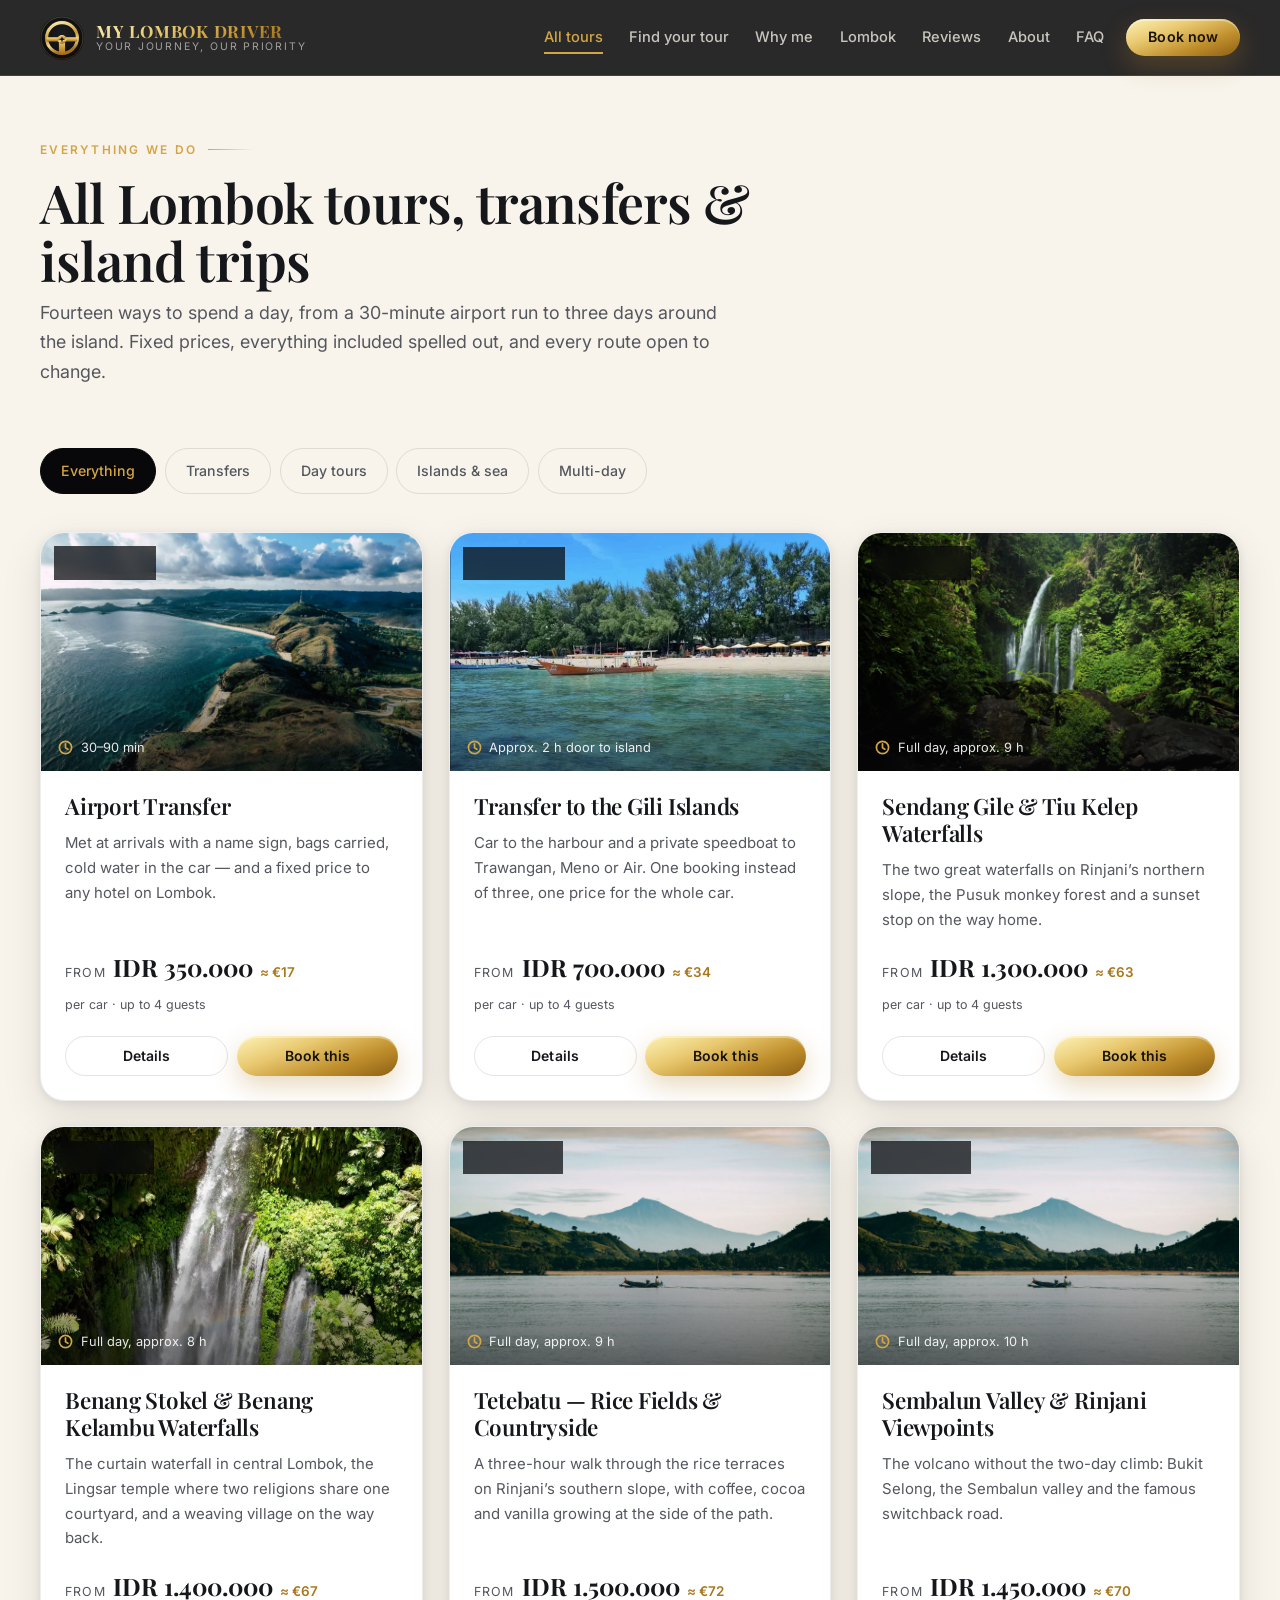
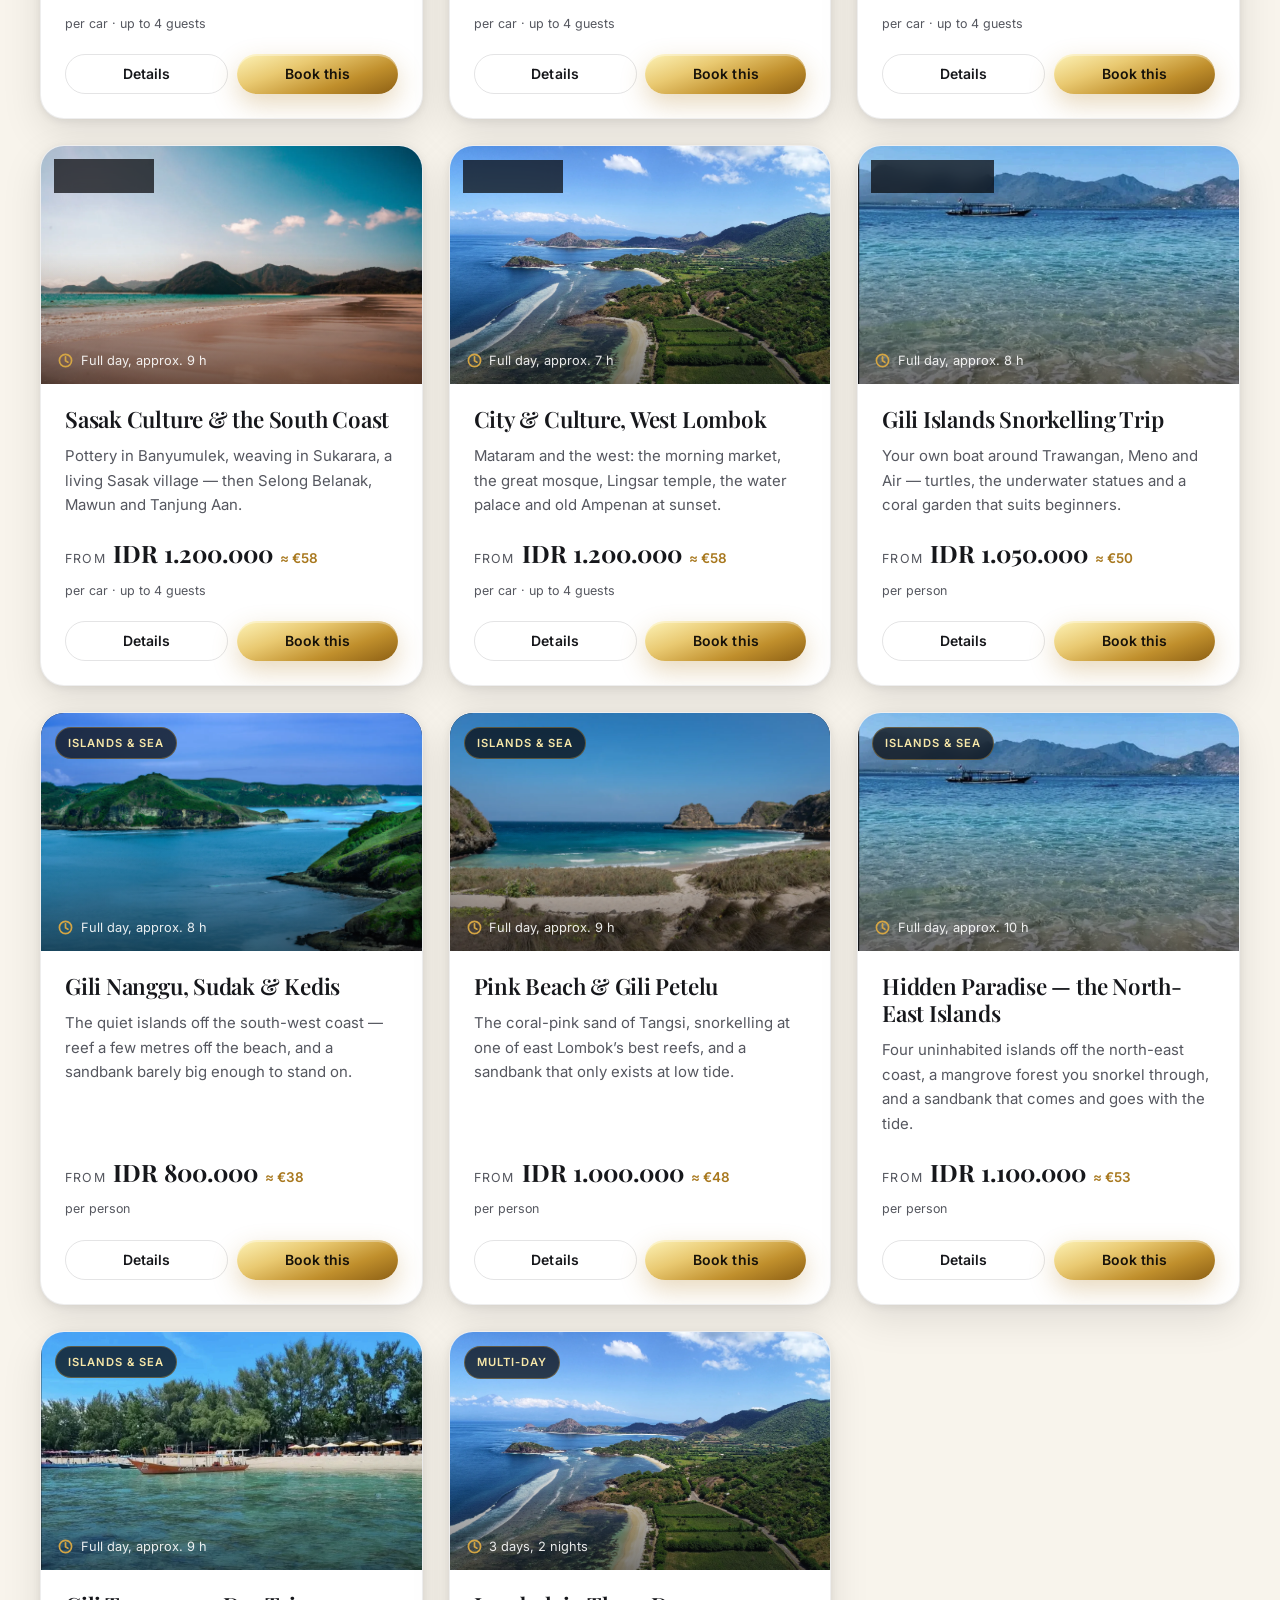
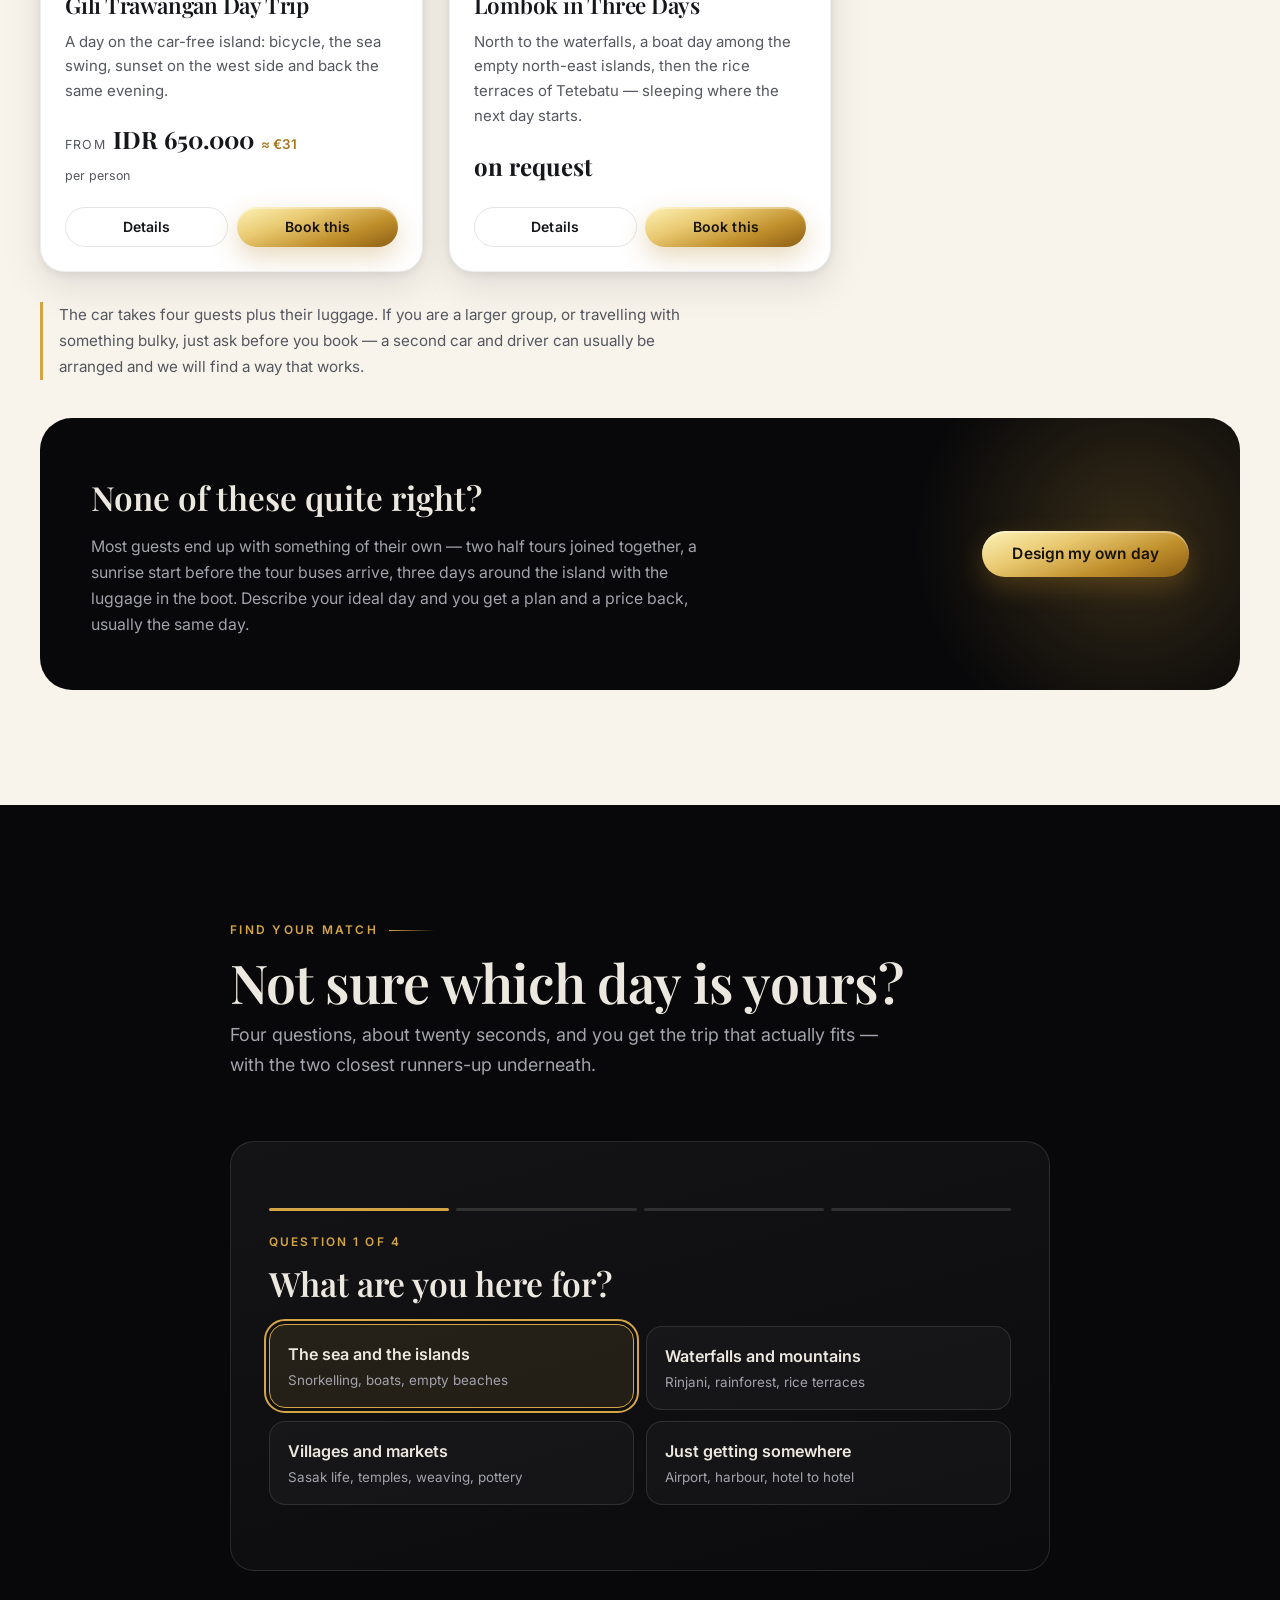
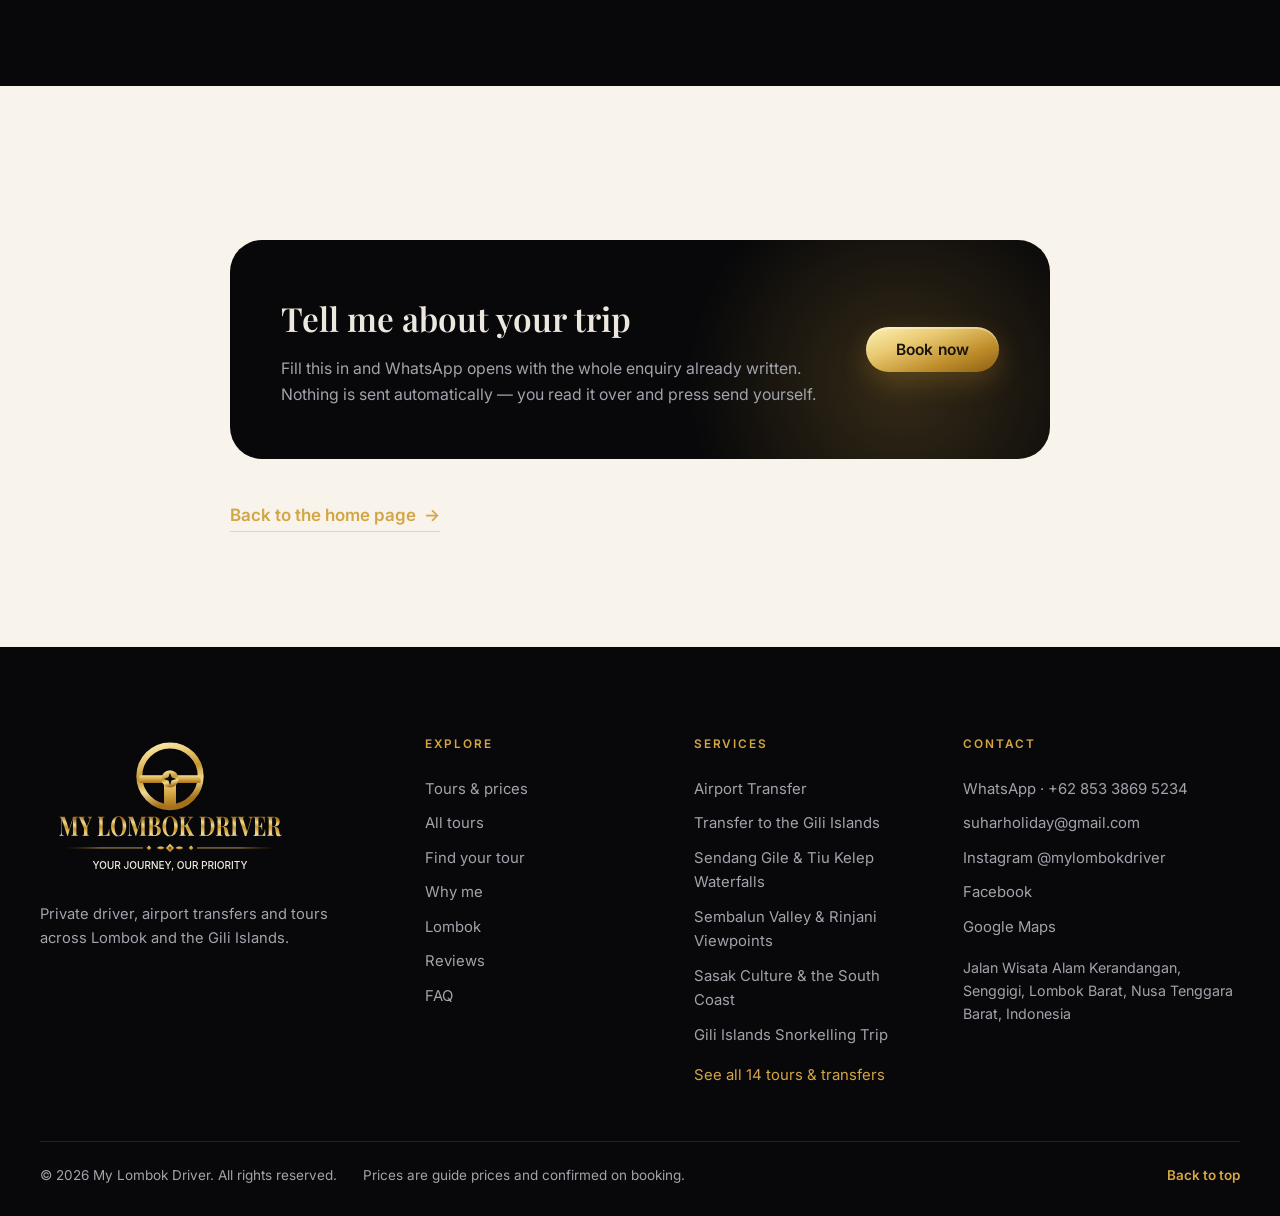
==== tours.html @ 209873f1 "Tourenunterseite, Startseiten-Auswahl und "Find your match" 14 Touren hatten die Startseite in einen" ====
<!DOCTYPE html>
<html lang="en">
<head>
<meta charset="utf-8">
<meta name="viewport" content="width=device-width, initial-scale=1, viewport-fit=cover">
<title data-i18n="toursPage.metaTitle">All Tours &amp; Prices — Lombok Day Trips, Transfers &amp; Snorkelling | My Lombok Driver</title>
<meta name="description" data-i18n-attr="content:toursPage.metaDesc" content="Every tour and transfer on Lombok with fixed prices: airport transfers, waterfalls, Rinjani viewpoints, Sasak villages, Gili snorkelling, Pink Beach and a three-day island trip.">
<meta name="theme-color" content="#0A0A0B">
<meta name="author" content="My Lombok Driver">
<link rel="canonical" href="" id="canonical-link">

<meta property="og:type" content="website">
<meta property="og:site_name" content="My Lombok Driver">
<meta property="og:title" data-i18n-attr="content:toursPage.metaTitle" content="All Tours &amp; Prices — Lombok Day Trips, Transfers &amp; Snorkelling | My Lombok Driver">
<meta property="og:description" data-i18n-attr="content:toursPage.metaDesc" content="Every tour and transfer on Lombok with fixed prices: airport transfers, waterfalls, Rinjani viewpoints, Sasak villages, Gili snorkelling, Pink Beach and a three-day island trip.">
<meta property="og:image" content="images/og-image.jpg" id="og-image">
<meta property="og:locale" content="en_US">
<meta name="twitter:card" content="summary_large_image">

<link rel="icon" href="assets/favicon.svg" type="image/svg+xml">
<link rel="apple-touch-icon" href="assets/logo-mark.svg">

<link rel="preconnect" href="https://fonts.googleapis.com">
<link rel="preconnect" href="https://fonts.gstatic.com" crossorigin>
<link rel="stylesheet" href="https://fonts.googleapis.com/css2?family=Playfair+Display:wght@500;600;700&family=Inter:wght@400;500;600;700&display=swap">
<link rel="stylesheet" href="css/style.css">
</head>
<!-- data-page is read by js/app.js. It decides three things and nothing else:
     that every tour is listed rather than the seven featured ones, that
     "Book this" links back to the form on the home page, and which title and
     canonical URL this document gets. -->
<body data-page="tours">

<a class="skip" href="#main">Skip to content</a>

<!-- ══════════════════════════════════════════ HEADER ══════════════════════ -->
<header class="site-head" id="siteHead">
  <div class="wrap head-inner">
    <a class="brand" href="index.html" data-i18n-attr="aria-label:a11y.logo">
      <img class="brand-mark" src="assets/logo-mark.svg" alt="" width="48" height="48">
      <span class="brand-type">
        <span class="brand-name">My Lombok Driver</span>
        <span class="brand-claim">Your journey, our priority</span>
      </span>
    </a>

    <!-- Everything except this page itself lives on the home page, so these
         are full links rather than fragments. -->
    <nav class="nav" id="nav" aria-label="Main">
      <a href="#tours"              data-i18n="nav.allTours">All tours</a>
      <a href="#match"              data-i18n="nav.match">Find your tour</a>
      <a href="index.html#why"      data-i18n="nav.why">Why me</a>
      <a href="index.html#gallery"  data-i18n="nav.gallery">Lombok</a>
      <a href="index.html#reviews"  data-i18n="nav.reviews">Reviews</a>
      <a href="index.html#about"    data-i18n="nav.about">About</a>
      <a href="index.html#faq"      data-i18n="nav.faq">FAQ</a>
    </nav>

    <div class="head-actions">
      <a class="btn btn-gold btn-sm" href="index.html#book" data-i18n="nav.book">Book now</a>
      <button class="burger" id="burger" aria-expanded="false" aria-controls="nav" data-i18n-attr="aria-label:nav.menu">
        <span></span><span></span><span></span>
      </button>
    </div>
  </div>
</header>

<main id="main">
<span id="top"></span>

<!-- ══════════════════════════════════════════ ALL TOURS ═══════════════════ -->
<section class="sec sec-page" id="tours">
  <div class="wrap">
    <header class="sec-head">
      <p class="eyebrow" data-i18n="toursPage.eyebrow">Everything we do</p>
      <h1 data-i18n="toursPage.title">All Lombok tours, transfers &amp; island trips</h1>
      <p class="sec-sub" data-i18n="toursPage.sub">Fourteen ways to spend a day, from a 30-minute airport run to three days around the island. Fixed prices, everything included spelled out, and every route open to change.</p>
    </header>

    <div class="filters" id="filters" role="tablist" aria-label="Tour categories"></div>
    <div class="tour-grid" id="tourGrid"></div>

    <p class="tour-capacity" data-i18n="tours.capacity">The car takes four guests plus their luggage. If you are a larger group, or travelling with something bulky, just ask before you book — a second car and driver can usually be arranged and we will find a way that works.</p>

    <div class="custom-panel">
      <div class="custom-copy">
        <h2 data-i18n="custom.title">None of these quite right?</h2>
        <p data-i18n="custom.text">Most guests end up with something of their own — two half tours joined together, a sunrise start before the tour buses arrive, three days around the island with the luggage in the boot. Describe your ideal day and you get a plan and a price back, usually the same day.</p>
      </div>
      <a class="btn btn-gold" href="index.html?service=custom#book" data-i18n="custom.cta">Design my own day</a>
    </div>
  </div>
</section>

<!-- ══════════════════════════════════════════ FIND YOUR MATCH ═════════════ -->
<section class="sec sec-dark" id="match">
  <div class="wrap wrap-narrow">
    <header class="sec-head">
      <p class="eyebrow" data-i18n="match.eyebrow">Find your match</p>
      <h2 data-i18n="match.title">Not sure which day is yours?</h2>
      <p class="sec-sub" data-i18n="match.sub">Four questions, about twenty seconds, and you get the trip that actually fits — with the two closest runners-up underneath.</p>
    </header>
    <div class="match-box" id="matchBox"></div>
  </div>
</section>

<!-- ══════════════════════════════════════════ BACK TO BOOKING ═════════════ -->
<section class="sec">
  <div class="wrap wrap-narrow">
    <div class="custom-panel">
      <div class="custom-copy">
        <h2 data-i18n="book.title">Tell me about your trip</h2>
        <p data-i18n="book.sub">Fill this in and WhatsApp opens with the whole enquiry already written. Nothing is sent automatically — you read it over and press send yourself.</p>
      </div>
      <a class="btn btn-gold" href="index.html#book" data-i18n="nav.book">Book now</a>
    </div>
    <p class="sec-foot"><a class="link-gold" href="index.html" data-i18n="toursPage.back">Back to the home page</a></p>
  </div>
</section>
</main>

<!-- ══════════════════════════════════════════ FOOTER ══════════════════════ -->
<footer class="site-foot">
  <div class="wrap foot-grid">
    <div class="foot-brand">
      <img src="assets/logo-lockup.svg" alt="My Lombok Driver" width="1000" height="566" loading="lazy">
      <p data-i18n="footer.tagline">Private driver, airport transfers and tours across Lombok and the Gili Islands.</p>
    </div>

    <nav class="foot-col" aria-label="Explore">
      <h3 data-i18n="footer.explore">Explore</h3>
      <a href="index.html#tours"   data-i18n="nav.tours">Tours &amp; prices</a>
      <a href="#tours"             data-i18n="nav.allTours">All tours</a>
      <a href="#match"             data-i18n="nav.match">Find your tour</a>
      <a href="index.html#why"     data-i18n="nav.why">Why me</a>
      <a href="index.html#gallery" data-i18n="nav.gallery">Lombok</a>
      <a href="index.html#reviews" data-i18n="nav.reviews">Reviews</a>
      <a href="index.html#faq"     data-i18n="nav.faq">FAQ</a>
    </nav>

    <nav class="foot-col" aria-label="Services">
      <h3 data-i18n="footer.services">Services</h3>
      <div id="footServices"></div>
    </nav>

    <div class="foot-col">
      <h3 data-i18n="footer.contact">Contact</h3>
      <div id="footContact"></div>
    </div>
  </div>

  <div class="wrap foot-bar">
    <p>© <span id="year"></span> My Lombok Driver. <span data-i18n="footer.rights">All rights reserved.</span></p>
    <p class="foot-note" data-i18n="footer.built">Prices are guide prices and confirmed on booking.</p>
    <a class="foot-top" href="#top" data-i18n="footer.top">Back to top</a>
  </div>
</footer>

<!-- ══════════════════════════════════════════ OVERLAYS ════════════════════ -->
<div class="modal" id="tourModal" role="dialog" aria-modal="true" hidden>
  <div class="modal-backdrop" data-close></div>
  <div class="modal-card" role="document">
    <button class="modal-x" data-close aria-label="Close">&times;</button>
    <div class="modal-body" id="modalBody"></div>
  </div>
</div>

<a class="wa-float" id="waFloat" href="index.html#book" aria-label="Book on WhatsApp">
  <svg viewBox="0 0 24 24" aria-hidden="true"><path d="M12.04 2C6.6 2 2.2 6.39 2.2 11.8c0 1.9.5 3.66 1.4 5.2L2 22l5.15-1.55a9.9 9.9 0 0 0 4.89 1.28h.01c5.44 0 9.84-4.39 9.84-9.8C21.89 6.39 17.48 2 12.04 2Zm5.7 13.94c-.24.67-1.4 1.29-1.93 1.34-.5.05-1.13.07-1.82-.11-.42-.11-.96-.29-1.65-.58-2.9-1.23-4.8-4.1-4.95-4.29-.14-.19-1.18-1.55-1.18-2.96 0-1.4.74-2.09 1-2.38.25-.29.55-.36.74-.36.18 0 .37 0 .53.01.17.01.4-.06.62.47.24.55.8 1.92.87 2.06.07.14.12.31.02.5-.1.19-.15.31-.29.48-.15.17-.31.38-.44.51-.15.14-.3.3-.13.59.17.29.76 1.23 1.63 1.99 1.12.98 2.06 1.28 2.35 1.42.29.15.46.12.63-.07.17-.19.73-.83.92-1.12.19-.29.39-.24.65-.14.26.09 1.65.77 1.93.91.29.14.48.22.55.34.07.12.07.69-.17 1.36Z"/></svg>
</a>

<script src="js/config.js"></script>
<script src="js/content.js"></script>
<script src="js/i18n.js"></script>
<script src="js/app.js"></script>
</body>
</html>
---- css/style.css ----
/* ============================================================================
   MY LOMBOK DRIVER
   Design system: the logo's black-and-gold badge, opened up with the sand and
   ocean tones of the island. Dark sections carry the brand, light sections
   carry the reading.
   ========================================================================== */

/* ---------- 1. Tokens ----------------------------------------------------- */
:root {
  /* surfaces */
  --ink:        #08080A;
  --ink-1:      #0E0F12;
  --ink-2:      #16171B;
  --ink-3:      #1F2126;
  --sand:       #F8F4EC;
  --sand-2:     #F0E9DC;
  --white:      #FFFFFF;

  /* brand gold */
  --gold:       #D4A544;
  --gold-lo:    #A8781E;
  --gold-hi:    #F7E7A8;
  --gold-grad:  linear-gradient(160deg, #FDF3B8 0%, #E9C971 34%, #C08F2C 68%, #8C5F14 100%);

  /* island accents */
  --ocean:      #14808C;
  --ocean-lo:   #0B5560;
  --wa:         #25D366;
  --wa-dark:    #1DA851;

  /* text */
  --tx-dark:    #16171B;
  --tx-dark-2:  #55575F;
  --tx-light:   #ECE8DF;
  --tx-light-2: #A2A3AC;

  --line-d:     rgba(255,255,255,.11);
  --line-l:     rgba(16,17,21,.11);

  --r-sm: 10px;
  --r:    16px;
  --r-lg: 24px;
  --r-xl: 32px;

  --sh:    0 2px 8px rgba(0,0,0,.08), 0 14px 40px rgba(0,0,0,.10);
  --sh-lg: 0 4px 14px rgba(0,0,0,.14), 0 30px 70px rgba(0,0,0,.22);

  --ff-display: 'Playfair Display', 'Georgia', 'Times New Roman', serif;
  --ff-body:    'Inter', -apple-system, BlinkMacSystemFont, 'Segoe UI', Roboto, 'Helvetica Neue', Arial, sans-serif;

  --head-h: 76px;
  --ease:   cubic-bezier(.22,.61,.36,1);
  /* Expo-out. Covers most of the distance in the first quarter of the time,
     then glides for the rest. That glide is the whole trick: the movement
     never visibly *stops*, so nothing ever snaps into place. */
  --ease-reveal: cubic-bezier(.16, 1, .3, 1);
  /* Slightly softer start for opacity, which should not race the movement. */
  --ease-fade:   cubic-bezier(.33, 1, .68, 1);
}

/* ---------- 2. Reset ------------------------------------------------------ */
*, *::before, *::after { box-sizing: border-box; }
* { margin: 0; }
html { -webkit-text-size-adjust: 100%; scroll-behavior: smooth; scroll-padding-top: calc(var(--head-h) + 12px); }
body {
  font-family: var(--ff-body);
  font-size: 17px;
  line-height: 1.65;
  color: var(--tx-dark);
  background: var(--sand);
  -webkit-font-smoothing: antialiased;
  overflow-x: hidden;
}
img, svg { display: block; max-width: 100%; }
a { color: inherit; text-decoration: none; }
button, input, select, textarea { font: inherit; color: inherit; }
button { background: none; border: 0; cursor: pointer; }
ul, ol { list-style: none; padding: 0; }
:focus-visible { outline: 2px solid var(--gold); outline-offset: 3px; border-radius: 4px; }

@media (prefers-reduced-motion: reduce) {
  html { scroll-behavior: auto; }
  *, *::before, *::after { animation-duration: .001ms !important; animation-iteration-count: 1 !important; transition-duration: .001ms !important; }
}

.skip {
  position: fixed; top: -100px; left: 12px; z-index: 999;
  background: var(--gold); color: #14100A; padding: 10px 18px; border-radius: 0 0 10px 10px;
  font-weight: 600; transition: top .2s;
}
.skip:focus { top: 0; }

/* ---------- 3. Layout primitives ------------------------------------------ */
.wrap { width: min(1200px, 100% - 2.5rem); margin-inline: auto; }
.wrap-narrow { width: min(820px, 100% - 2.5rem); }
@media (max-width: 640px) { .wrap, .wrap-narrow { width: min(1200px, 100% - 1.75rem); } }

.sec { padding: clamp(70px, 9vw, 130px) 0; position: relative; }
.sec-dark { background: var(--ink); color: var(--tx-light); }
.sec-dark .sec-sub { color: var(--tx-light-2); }

/* tours.html opens straight into a light section, with no hero to sit under
   the fixed header — so the first section carries the header's height itself
   and the header keeps its dark plate from the first pixel instead of waiting
   for a scroll. Without this the white brand text sat on sand-coloured
   background and was unreadable at the top of the page. */
.sec-page { padding-top: calc(var(--head-h) + clamp(34px, 5vw, 70px)); }
body[data-page="tours"] .site-head {
  background: rgba(8,8,10,.86);
  backdrop-filter: blur(14px) saturate(140%);
  border-bottom-color: var(--line-d);
}

.sec-head { max-width: 720px; margin-bottom: clamp(38px, 5vw, 62px); }
.sec-head h1,
.sec-head h2 {
  font-family: var(--ff-display); font-weight: 600; letter-spacing: -.015em;
  font-size: clamp(2rem, 4.4vw, 3.35rem); line-height: 1.08; margin-bottom: .55rem;
}
.sec-sub { font-size: clamp(1rem, 1.4vw, 1.135rem); color: var(--tx-dark-2); max-width: 62ch; }
.sec-foot { margin-top: 42px; }

.eyebrow {
  font-size: .745rem; font-weight: 600; letter-spacing: .19em; text-transform: uppercase;
  color: var(--gold); margin-bottom: .85rem; display: flex; align-items: center; gap: .7rem;
}
.eyebrow::after { content: ''; flex: 0 0 46px; height: 1px; background: linear-gradient(90deg, var(--gold), transparent); }

/* ---------- 4. Buttons ---------------------------------------------------- */
.btn {
  display: inline-flex; align-items: center; justify-content: center; gap: .6rem;
  padding: 15px 30px; border-radius: 999px; font-weight: 600; font-size: .97rem;
  letter-spacing: .005em; line-height: 1; white-space: nowrap; cursor: pointer;
  transition: transform .22s var(--ease), box-shadow .22s var(--ease), background .22s, color .22s, border-color .22s;
}
.btn-sm { padding: 11px 22px; font-size: .89rem; }
.btn-block { width: 100%; }

/* On a touch screen every button gets at least a 44px tap area — the tour
   cards' "Details" and "Book this" sat at 40px, which is where mis-taps start.
   Keyed off the pointer, not the width, so a small laptop window is unaffected. */
@media (pointer: coarse) {
  .btn { min-height: 44px; }
  .burger { width: 44px; height: 44px; }
  .link-gold { padding: 9px 0; }
  .filters button { min-height: 42px; }
}
/* Long button labels have nowhere to go on a narrow screen; let them wrap
   rather than run past the edge of the button. */
@media (max-width: 480px) {
  .btn { white-space: normal; text-align: center; padding-inline: 20px; }
}

.btn-gold {
  background: var(--gold-grad); color: #17120A;
  box-shadow: 0 2px 0 rgba(255,255,255,.35) inset, 0 10px 26px rgba(180,130,40,.30);
}
.btn-gold:hover { transform: translateY(-2px); box-shadow: 0 2px 0 rgba(255,255,255,.45) inset, 0 16px 36px rgba(180,130,40,.42); }

.btn-ghost { border: 1px solid rgba(255,255,255,.34); color: var(--white); backdrop-filter: blur(6px); background: rgba(255,255,255,.05); }
.btn-ghost:hover { background: rgba(255,255,255,.13); border-color: rgba(255,255,255,.6); transform: translateY(-2px); }

.btn-line { border: 1px solid var(--line-l); color: var(--tx-dark); }
.btn-line:hover { border-color: var(--gold); color: var(--gold-lo); }
.sec-dark .btn-line { border-color: var(--line-d); color: var(--tx-light); }
.sec-dark .btn-line:hover { border-color: var(--gold); color: var(--gold); }

.btn-wa { background: var(--wa); color: #06301A; box-shadow: 0 10px 26px rgba(37,211,102,.32); padding: 17px 30px; }
.btn-wa:hover { background: #2ee771; transform: translateY(-2px); }
.ico-wa { width: 21px; height: 21px; fill: currentColor; }

.link-gold {
  color: var(--gold); font-weight: 600; display: inline-flex; align-items: center; gap: .5rem;
  border-bottom: 1px solid rgba(212,165,68,.4); padding-bottom: 2px;
}
.link-gold:hover { border-bottom-color: var(--gold); }
.link-gold::after { content: '→'; transition: transform .2s var(--ease); }
.link-gold:hover::after { transform: translateX(4px); }

/* ---------- 5. Header ----------------------------------------------------- */
.site-head {
  position: fixed; inset: 0 0 auto 0; z-index: 90; height: var(--head-h);
  display: flex; align-items: center;
  transition: background .3s var(--ease), box-shadow .3s var(--ease), border-color .3s;
  border-bottom: 1px solid transparent;
}
.site-head.scrolled {
  background: rgba(8,8,10,.86);
  backdrop-filter: blur(14px) saturate(140%);
  border-bottom-color: var(--line-d);
  box-shadow: 0 10px 30px rgba(0,0,0,.28);
}
.head-inner { display: flex; align-items: center; gap: 1.4rem; }

.brand { display: flex; align-items: center; gap: .75rem; margin-right: auto; }
.brand-mark { width: 44px; height: 44px; flex: none; }
.brand-type { display: flex; flex-direction: column; line-height: 1.15; }
.brand-name {
  font-family: var(--ff-display); font-weight: 700; font-size: 1.06rem; letter-spacing: .045em;
  text-transform: uppercase;
  background: var(--gold-grad); -webkit-background-clip: text; background-clip: text; color: transparent;
}
.brand-claim { font-size: .655rem; letter-spacing: .17em; text-transform: uppercase; color: rgba(236,232,223,.62); }

.nav { display: flex; gap: 1.65rem; }
.nav a {
  color: rgba(236,232,223,.82); font-size: .915rem; font-weight: 500; position: relative; padding: 4px 0;
  transition: color .2s;
}
.nav a::after {
  content: ''; position: absolute; left: 0; right: 100%; bottom: 0; height: 1.5px;
  background: var(--gold); transition: right .28s var(--ease);
}
.nav a:hover { color: var(--white); }
.nav a:hover::after, .nav a.active::after { right: 0; }
.nav a.active { color: var(--gold); }

.head-actions { display: flex; align-items: center; gap: .85rem; }

.burger { display: none; width: 44px; height: 44px; border: 1px solid var(--line-d); border-radius: 12px; padding: 12px 10px; flex-direction: column; justify-content: space-between; }
.burger span { display: block; height: 1.8px; background: var(--tx-light); border-radius: 2px; transition: transform .3s var(--ease), opacity .2s; }
.burger[aria-expanded="true"] span:nth-child(1) { transform: translateY(7.1px) rotate(45deg); }
.burger[aria-expanded="true"] span:nth-child(2) { opacity: 0; }
.burger[aria-expanded="true"] span:nth-child(3) { transform: translateY(-7.1px) rotate(-45deg); }

@media (max-width: 1020px) {
  .nav {
    position: fixed; inset: var(--head-h) 0 auto 0; flex-direction: column; gap: 0;
    background: rgba(8,8,10,.97); backdrop-filter: blur(16px);
    border-bottom: 1px solid var(--line-d);
    padding: 10px 0 22px; transform: translateY(-130%); transition: transform .38s var(--ease);
    max-height: calc(100dvh - var(--head-h)); overflow-y: auto;
  }
  .nav.open { transform: translateY(0); }
  .nav a { padding: 15px clamp(1.25rem, 5vw, 3rem); border-bottom: 1px solid rgba(255,255,255,.055); font-size: 1.02rem; }
  .nav a::after { display: none; }
  .burger { display: flex; }
}
@media (max-width: 560px) {
  .brand-claim { display: none; }
  .brand-name { font-size: .8rem; letter-spacing: .02em; white-space: nowrap; }
  .brand-mark { width: 38px; height: 38px; }
  .brand { gap: .55rem; }
  .head-actions { gap: .5rem; }
  /* "Book now" used to be hidden here, which removed the one action that
     matters from the screen most guests actually use. The language switch
     that crowded it out is gone, so it stays — just narrower. */
  .head-actions .btn-gold { padding: 10px 14px; font-size: .8rem; }
}
@media (max-width: 380px) {
  .brand-name { display: none; }
}

/* ---------- 6. Hero ------------------------------------------------------- */
.hero {
  position: relative; min-height: 100svh; display: flex; align-items: center;
  padding: calc(var(--head-h) + 46px) 0 92px; background: var(--ink); overflow: hidden;
}
.hero-bg {
  position: absolute; inset: 0; width: 100%; height: 100%; object-fit: cover;
  /* A very slow drift, halved from what it was: the point is that the hero is
     alive, not that anyone notices it moving. One pass takes three quarters of
     a minute, so over a normal visit it travels a few pixels. */
  animation: heroDrift 46s ease-in-out infinite alternate;
}
@keyframes heroDrift { from { transform: scale(1.04); } to { transform: scale(1.08) translateY(-8px); } }
/* The hero photo is a bright daylight aerial, so the veil has to work hard —
   white display type and gold rules both sit on top of it. */
.hero-veil {
  position: absolute; inset: 0;
  background:
    radial-gradient(135% 105% at 50% 108%, rgba(6,6,9,.94) 0%, rgba(6,6,9,.50) 54%, rgba(6,6,9,.14) 100%),
    linear-gradient(180deg, rgba(6,6,9,.80) 0%, rgba(6,6,9,.52) 38%, rgba(6,6,9,.74) 100%);
}
/* There used to be a 190px fade to sand at the bottom of the hero. It made
   sense when a light section followed; now the dark rating bar does, so the
   page went dark → light → dark within one screen. The hero's own veil is
   already near-black at the bottom, so dropping the fade lets it run straight
   into the bar with no seam. */
.hero-inner { position: relative; z-index: 2; text-align: center; display: flex; flex-direction: column; align-items: center; }
.hero-inner .eyebrow { justify-content: center; color: var(--gold-hi); }
.hero-inner .eyebrow::before { content: ''; flex: 0 0 46px; height: 1px; background: linear-gradient(270deg, var(--gold), transparent); }

.hero-lockup {
  width: clamp(268px, 40vw, 480px); height: auto; margin-bottom: 1.5rem;
  filter: drop-shadow(0 6px 18px rgba(0,0,0,.7)) drop-shadow(0 0 46px rgba(212,165,68,.18));
}

.hero-title {
  font-family: var(--ff-display); font-weight: 600; color: var(--white);
  font-size: clamp(2.7rem, 7.4vw, 5.6rem); line-height: 1.02; letter-spacing: -.022em;
  text-shadow: 0 6px 40px rgba(0,0,0,.55);
  margin-bottom: 1.15rem;
}
.hero-sub { color: rgba(240,237,229,.9); font-size: clamp(1.02rem, 1.65vw, 1.28rem); max-width: 60ch; margin-bottom: 2.2rem; }
.hero-cta { display: flex; flex-wrap: wrap; gap: .9rem; justify-content: center; margin-bottom: 2.6rem; }

/* Each badge carries its own dark pill. The three of them sit low in the hero,
   where the photo is brightest and the fade to the sand section has already
   begun — plain light text washed out completely there on a phone. */
.hero-badges { display: flex; flex-wrap: wrap; gap: .55rem; justify-content: center; }
.hero-badges li {
  display: flex; align-items: center; gap: .5rem;
  font-size: .875rem; font-weight: 500; color: var(--white);
  padding: 8px 15px; border-radius: 999px;
  background: rgba(8,8,10,.62); border: 1px solid rgba(236,232,223,.16);
  backdrop-filter: blur(8px); -webkit-backdrop-filter: blur(8px);
}
.ico { width: 17px; height: 17px; flex: none; fill: none; stroke: var(--gold); stroke-width: 2.4; stroke-linecap: round; stroke-linejoin: round; }

/* ---------- 7. Marquee ---------------------------------------------------- */
/* ---------- 7b. Social proof bar ------------------------------------------ */
/* Stacked, not a single line. Crammed side by side the five pieces read as one
   run-on sentence; stacked they read as a rating card and each line gets its
   own weight. Same layout at every width — there is no version of this that
   benefits from going horizontal. */
.proof {
  display: flex; flex-direction: column; align-items: center;
  gap: .3rem; padding: clamp(26px, 5vw, 34px) clamp(16px, 5vw, 32px);
  background: var(--ink-1); border-bottom: 1px solid var(--line-d);
  color: var(--tx-light); text-align: center; transition: background .25s var(--ease);
}
.proof:hover { background: var(--ink-2); }

.proof-score {
  font-family: var(--ff-display); font-weight: 700;
  font-size: clamp(2.6rem, 8vw, 3.4rem); line-height: 1;
  background: var(--gold-grad); -webkit-background-clip: text; background-clip: text;
  color: transparent;
  /* Tabular figures stop the number jittering while it counts up. */
  font-variant-numeric: tabular-nums;
}
.proof-stars { display: inline-flex; gap: 4px; margin-top: .35rem; }
.proof-stars svg { width: 19px; height: 19px; fill: var(--gold); stroke: none; }
.proof-count { margin-top: .55rem; font-size: 1rem; font-weight: 600; color: var(--tx-light); font-variant-numeric: tabular-nums; }
.proof-src { font-size: .82rem; letter-spacing: .13em; text-transform: uppercase; color: var(--tx-light-2); }
.proof-cta {
  margin-top: .9rem; font-size: .88rem; font-weight: 600; color: var(--gold);
  border-bottom: 1px solid rgba(212,165,68,.45); padding-bottom: 2px;
  transition: border-color .2s;
}
.proof:hover .proof-cta { border-bottom-color: var(--gold); }
.proof-cta::after { content: ' →'; display: inline-block; transition: transform .25s var(--ease); }
.proof:hover .proof-cta::after { transform: translateX(4px); }

.marquee { background: var(--ink); border-block: 1px solid var(--line-d); overflow: hidden; padding: 15px 0; }
.marquee-track { display: flex; gap: 0; width: max-content; animation: slide 42s linear infinite; }
/* A phone shows barely two items at a time, so the same speed reads much
   faster there. Slow it down until a full phrase is comfortably readable. */
@media (max-width: 700px) { .marquee-track { animation-duration: 68s; } }
.marquee-track span {
  display: inline-flex; align-items: center; gap: 2.6rem; padding-right: 2.6rem;
  font-family: var(--ff-display); font-size: clamp(1.05rem, 2vw, 1.5rem); letter-spacing: .01em;
  color: rgba(240,236,228,.92); white-space: nowrap;
}
.marquee-track span::after { content: '◆'; font-size: .5em; color: var(--gold); }
@keyframes slide { to { transform: translateX(-50%); } }
.marquee:hover .marquee-track { animation-play-state: paused; }

/* ---------- 8. Tours ------------------------------------------------------ */
.filters { display: flex; flex-wrap: wrap; gap: .55rem; margin-bottom: 2.4rem; }
.filters button {
  padding: 10px 20px; border-radius: 999px; border: 1px solid var(--line-l);
  font-size: .885rem; font-weight: 500; color: var(--tx-dark-2);
  transition: all .22s var(--ease);
}
.filters button:hover { border-color: var(--gold); color: var(--tx-dark); }
.filters button[aria-selected="true"] { background: var(--ink); border-color: var(--ink); color: var(--gold); }

.tour-grid { display: grid; grid-template-columns: repeat(auto-fill, minmax(320px, 1fr)); gap: 1.6rem; }

.tour-card {
  background: var(--white); border-radius: var(--r-lg); overflow: hidden;
  border: 1px solid rgba(16,17,21,.07); box-shadow: var(--sh);
  display: flex; flex-direction: column;
  transition: transform .3s var(--ease), box-shadow .3s var(--ease);
}
.tour-card:hover { transform: translateY(-6px); box-shadow: var(--sh-lg); }

.tour-media { position: relative; aspect-ratio: 16/10; overflow: hidden; background: var(--ink-2); }
.tour-media img { width: 100%; height: 100%; object-fit: cover; transition: transform .6s var(--ease); }
.tour-card:hover .tour-media img { transform: scale(1.06); }
.tour-media::after { content: ''; position: absolute; inset: 0; background: linear-gradient(180deg, transparent 45%, rgba(8,8,10,.55)); }

.tour-tag {
  position: absolute; z-index: 2; top: 14px; left: 14px;
  background: rgba(8,8,10,.72); backdrop-filter: blur(8px);
  border: 1px solid rgba(212,165,68,.36); color: var(--gold-hi);
  font-size: .7rem; font-weight: 600; letter-spacing: .09em; text-transform: uppercase;
  padding: 6px 12px; border-radius: 999px;
}
.tour-dur {
  position: absolute; z-index: 2; bottom: 13px; left: 16px; right: 16px;
  color: rgba(255,255,255,.9); font-size: .8rem; display: flex; align-items: center; gap: .42rem;
}

.tour-body { padding: 22px 24px 24px; display: flex; flex-direction: column; flex: 1; gap: .7rem; }
.tour-body h3 { font-family: var(--ff-display); font-size: 1.4rem; font-weight: 600; line-height: 1.2; letter-spacing: -.01em; }
.tour-body p { font-size: .935rem; color: var(--tx-dark-2); flex: 1; }

.tour-price { display: flex; align-items: baseline; gap: .45rem; flex-wrap: wrap; padding-top: .3rem; }
.tour-price .from { font-size: .78rem; color: var(--tx-dark-2); text-transform: uppercase; letter-spacing: .1em; }
.tour-price .amount { font-family: var(--ff-display); font-size: 1.5rem; font-weight: 700; color: var(--tx-dark); }
.tour-price .unit { font-size: .78rem; color: var(--tx-dark-2); width: 100%; }
.tour-price .eur { font-size: .84rem; color: var(--gold-lo); font-weight: 600; }

.tour-actions { display: flex; gap: .55rem; margin-top: .55rem; }
.tour-actions .btn { flex: 1; padding: 12px 16px; font-size: .875rem; }

/* ---------- 8b. The two ways out of the shortlist -------------------------- */
/* The home page lists seven of fourteen, so this row has to carry the other
   seven. Two buttons, not a single "more" link: browsing the catalogue and
   being asked four questions are genuinely different intentions. */
.tours-more {
  margin-top: 2.2rem; display: flex; flex-wrap: wrap; align-items: center; gap: .8rem;
}
.tours-more-hint {
  flex-basis: 100%; font-size: .87rem; color: var(--tx-dark-2); margin-top: .15rem;
}
@media (max-width: 560px) {
  .tours-more .btn { width: 100%; }
}

/* The one hard limit on the whole page. A gold rule on the leading edge marks
   it as information rather than sales copy, without shouting. */
.tour-capacity {
  margin-top: 1.9rem; padding-left: 1rem;
  border-left: 3px solid var(--gold);
  font-size: .95rem; line-height: 1.7; color: var(--tx-dark-2); max-width: 68ch;
}

.custom-panel {
  margin-top: 2.4rem; padding: clamp(30px, 4vw, 52px);
  background: var(--ink); color: var(--tx-light); border-radius: var(--r-xl);
  display: flex; align-items: center; gap: 2rem; flex-wrap: wrap;
  position: relative; overflow: hidden;
}
.custom-panel::before {
  content: ''; position: absolute; inset: -40% -10% auto auto; width: 460px; height: 460px;
  background: radial-gradient(circle, rgba(212,165,68,.22), transparent 66%);
}
.custom-copy { flex: 1 1 380px; position: relative; }
.custom-copy h2,
.custom-copy h3 { font-family: var(--ff-display); font-size: clamp(1.5rem, 2.6vw, 2.15rem); font-weight: 600; margin-bottom: .6rem; }
.custom-copy p { color: var(--tx-light-2); max-width: 62ch; font-size: .99rem; }
.custom-panel .btn { position: relative; }

/* ---------- 8c. Find your match ------------------------------------------- */
/* One box that is either a question or a result. It keeps a minimum height so
   the page below it does not jump every time an answer replaces a three-line
   question with a four-line one — a quiz that shifts the ground under the
   next button is a quiz people mis-tap. */
.match-box {
  border: 1px solid var(--line-d); border-radius: var(--r-lg);
  background: linear-gradient(165deg, rgba(255,255,255,.05), rgba(255,255,255,.015));
  padding: clamp(22px, 3.4vw, 38px);
  min-height: 430px;
  display: flex; flex-direction: column; justify-content: center;
}

.match-prog { display: flex; gap: 7px; margin-bottom: 1.4rem; }
.match-prog span {
  height: 3px; flex: 1; border-radius: 2px; background: rgba(255,255,255,.13);
  transition: background .45s var(--ease-fade);
}
.match-prog span.on { background: var(--gold); }

.match-count {
  font-size: .74rem; font-weight: 600; letter-spacing: .18em; text-transform: uppercase;
  color: var(--gold); margin-bottom: .7rem;
}
.match-step h3 {
  font-family: var(--ff-display); font-weight: 600; line-height: 1.14;
  font-size: clamp(1.45rem, 3.1vw, 2.1rem); margin-bottom: 1.5rem;
}

.match-opts { display: grid; gap: .7rem; }
@media (min-width: 620px) { .match-opts { grid-template-columns: 1fr 1fr; } }

/* Full-width targets with the label and the reason on separate lines. The
   hint is what stops the options reading as four equally arbitrary words. */
.match-opt {
  text-align: left; display: flex; flex-direction: column; gap: .22rem;
  padding: 16px 18px; border-radius: var(--r); cursor: pointer;
  border: 1px solid var(--line-d); background: rgba(255,255,255,.03);
  color: var(--tx-light); min-height: 62px; justify-content: center;
  transition: border-color .25s, background .25s, transform .25s var(--ease);
}
.match-opt:hover, .match-opt:focus-visible {
  border-color: var(--gold); background: rgba(212,165,68,.10); transform: translateY(-2px);
}
.match-opt.picked { border-color: var(--gold); background: rgba(212,165,68,.14); }
.match-opt-l { font-weight: 600; font-size: 1.01rem; }
.match-opt-h { font-size: .84rem; color: var(--tx-light-2); line-height: 1.45; }

.match-back {
  margin-top: 1.3rem; align-self: flex-start; cursor: pointer;
  background: none; border: 0; padding: 8px 0;
  color: var(--tx-light-2); font-size: .89rem; font-weight: 500;
  border-bottom: 1px solid transparent; transition: color .2s, border-color .2s;
}
.match-back:hover { color: var(--gold); border-bottom-color: var(--gold); }

/* ---- the result ---- */
.match-card {
  display: grid; gap: 1.2rem; align-items: center;
  background: var(--white); color: var(--tx-dark);
  border-radius: var(--r-lg); overflow: hidden; box-shadow: var(--sh-lg);
}
/* stretch, not center: the photo column has to fill the card's height or it
   floats in the middle with white above and below it. */
@media (min-width: 640px) { .match-card { grid-template-columns: 40% 1fr; gap: 0; align-items: stretch; } }
.match-media { overflow: hidden; }
.match-media img { display: block; width: 100%; height: 100%; min-height: 190px; object-fit: cover; }
.match-body { padding: 4px 24px 26px; }
@media (min-width: 640px) { .match-body { padding: 26px 28px; } }
.match-body h3 {
  font-family: var(--ff-display); font-weight: 600; line-height: 1.14;
  font-size: clamp(1.3rem, 2.4vw, 1.75rem); margin-bottom: .45rem;
}
.match-body > p { color: var(--tx-dark-2); font-size: .96rem; margin-bottom: .3rem; }

/* Saying back what was picked. Without it the recommendation is a black box,
   and a black box is easy to disbelieve. */
.match-why {
  margin-top: 1.4rem; display: flex; flex-wrap: wrap; align-items: center; gap: .5rem;
}
.match-why-l {
  font-size: .76rem; font-weight: 600; letter-spacing: .16em; text-transform: uppercase;
  color: var(--tx-light-2); margin-right: .2rem;
}
.match-chip {
  font-size: .82rem; padding: 6px 12px; border-radius: 999px;
  border: 1px solid rgba(212,165,68,.42); color: var(--gold-hi);
  background: rgba(212,165,68,.10);
}

.match-alts { margin-top: 1.7rem; border-top: 1px solid var(--line-d); padding-top: 1.3rem; }
.match-alts-l {
  font-size: .76rem; font-weight: 600; letter-spacing: .16em; text-transform: uppercase;
  color: var(--tx-light-2); margin-bottom: .8rem;
}
.match-alt {
  width: 100%; display: grid; grid-template-columns: 60px 1fr auto; align-items: center; gap: .9rem;
  padding: 9px; margin-bottom: .5rem; border-radius: var(--r-sm); cursor: pointer;
  border: 1px solid transparent; background: rgba(255,255,255,.03);
  color: var(--tx-light); text-align: left;
  transition: border-color .25s, background .25s;
}
.match-alt:hover, .match-alt:focus-visible { border-color: var(--gold); background: rgba(212,165,68,.09); }
.match-alt img { width: 60px; height: 44px; object-fit: cover; border-radius: 7px; display: block; }
.match-alt-t { font-weight: 600; font-size: .93rem; line-height: 1.3; }
.match-alt-p { font-size: .82rem; color: var(--tx-light-2); white-space: nowrap; }
@media (max-width: 420px) { .match-alt-p { display: none; } }

.match-foot {
  margin-top: 1.5rem; display: flex; flex-wrap: wrap; align-items: center;
  justify-content: space-between; gap: .8rem;
}
.match-foot .match-back { margin-top: 0; }

/* The result card is white on a dark section, so the price block inside it
   needs the light-section treatment rather than inheriting the dark one. */
.match-card .tour-price { margin: .7rem 0 1rem; }
.match-card .tour-actions { display: flex; flex-wrap: wrap; gap: .6rem; }
.match-card .btn { flex: 1 1 auto; }
/* .sec-dark .btn-line paints itself light for a dark background. This card is
   white, so the outline button has to be taken back to the light treatment —
   otherwise "See the full day" is near-white text on white. */
.sec-dark .match-card .btn-line { border-color: var(--line-l); color: var(--tx-dark); }
.sec-dark .match-card .btn-line:hover { border-color: var(--gold); color: var(--gold-lo); }

/* ---------- 9. Values ----------------------------------------------------- */
.value-grid { display: grid; grid-template-columns: repeat(auto-fit, minmax(300px, 1fr)); gap: 1.5rem; }
.value-card {
  padding: 30px 28px 32px; border: 1px solid var(--line-d); border-radius: var(--r-lg);
  background: linear-gradient(165deg, rgba(255,255,255,.045), rgba(255,255,255,.012));
  transition: border-color .3s, transform .3s var(--ease), background .3s;
}
.value-card:hover { border-color: rgba(212,165,68,.5); transform: translateY(-4px); background: linear-gradient(165deg, rgba(212,165,68,.09), rgba(255,255,255,.02)); }
.value-icon {
  width: 50px; height: 50px; border-radius: 14px; display: grid; place-items: center; margin-bottom: 1.1rem;
  background: rgba(212,165,68,.13); border: 1px solid rgba(212,165,68,.28);
}
.value-icon svg { width: 24px; height: 24px; fill: none; stroke: var(--gold); stroke-width: 1.7; stroke-linecap: round; stroke-linejoin: round; }
.value-card h3 { font-family: var(--ff-display); font-size: 1.26rem; font-weight: 600; margin-bottom: .5rem; }
.value-card p { font-size: .935rem; color: var(--tx-light-2); }

/* ---------- 10. Gallery --------------------------------------------------- */
/* Fixed row height instead of per-tile aspect ratios: the feature tile spans
   two rows, everything else one, so the mosaic tiles without gaps. */
.gal-grid { display: grid; grid-template-columns: repeat(6, 1fr); grid-auto-rows: clamp(148px, 16.5vw, 212px); gap: 1rem; }
.gal-item {
  position: relative; overflow: hidden; border-radius: var(--r); cursor: zoom-in;
  grid-column: span 2; background: var(--ink-2); display: block; width: 100%; height: 100%; padding: 0;
}
.gal-item:nth-child(1) { grid-column: span 4; grid-row: span 2; }
.gal-item img { width: 100%; height: 100%; object-fit: cover; transition: transform .6s var(--ease); }
.gal-item:hover img { transform: scale(1.07); }
.gal-cap {
  position: absolute; inset: auto 0 0 0; padding: 30px 18px 15px; color: var(--white);
  font-size: .87rem; text-align: left; line-height: 1.4;
  background: linear-gradient(180deg, transparent, rgba(8,8,10,.85));
  opacity: 0; transform: translateY(8px); transition: all .3s var(--ease);
}
.gal-item:hover .gal-cap, .gal-item:focus-visible .gal-cap { opacity: 1; transform: none; }
@media (max-width: 900px) {
  .gal-grid { grid-template-columns: repeat(4, 1fr); grid-auto-rows: clamp(138px, 20vw, 192px); }
  .gal-item { grid-column: span 2; }
  .gal-item:nth-child(1) { grid-column: span 4; grid-row: span 2; }
}
@media (max-width: 560px) {
  .gal-grid { grid-template-columns: repeat(2, 1fr); grid-auto-rows: clamp(112px, 30vw, 165px); gap: .7rem; }
  .gal-item { grid-column: span 1; }
  .gal-item:nth-child(1) { grid-column: span 2; grid-row: span 1; }
  .gal-cap { opacity: 1; transform: none; padding: 22px 12px 11px; font-size: .78rem; }
}

.ig-panel {
  margin-top: 1.7rem; padding: 26px 30px; border-radius: var(--r-lg);
  display: flex; align-items: center; gap: 1.4rem; flex-wrap: wrap;
  color: var(--white);
  background: linear-gradient(115deg, #2B1B4D 0%, #7A2A7E 32%, #C4326A 62%, #E8683C 84%, #F0A93C 100%);
  box-shadow: var(--sh);
  transition: transform .28s var(--ease), box-shadow .28s var(--ease);
}
.ig-panel:hover { transform: translateY(-3px); box-shadow: var(--sh-lg); }
.ig-icon { flex: none; width: 54px; height: 54px; border-radius: 16px; background: rgba(255,255,255,.16); display: grid; place-items: center; }
.ig-icon svg { width: 28px; height: 28px; fill: none; stroke: #fff; stroke-width: 1.7; }
.ig-copy { flex: 1 1 320px; display: flex; flex-direction: column; gap: .2rem; }
.ig-copy strong { font-size: 1.12rem; font-weight: 600; }
.ig-copy span { font-size: .9rem; color: rgba(255,255,255,.86); }
.ig-handle { font-weight: 600; letter-spacing: .02em; background: rgba(0,0,0,.24); padding: 9px 17px; border-radius: 999px; font-size: .9rem; }

/* ---------- 11. Reviews --------------------------------------------------- */
.review-grid { display: grid; grid-template-columns: repeat(auto-fit, minmax(285px, 1fr)); gap: 1.4rem; }
.review-card {
  padding: 30px 28px; border-radius: var(--r-lg); border: 1px solid var(--line-d);
  background: linear-gradient(165deg, rgba(255,255,255,.05), rgba(255,255,255,.015));
  display: flex; flex-direction: column; gap: 1rem;
}
.stars { display: flex; gap: 3px; }
.stars svg { width: 17px; height: 17px; fill: var(--gold); }
.review-card blockquote { font-size: .975rem; color: var(--tx-light); flex: 1; }
.review-card blockquote::before { content: '“'; font-family: var(--ff-display); font-size: 2.6rem; line-height: 0; color: var(--gold); vertical-align: -.35em; margin-right: .12em; }
.review-who { display: flex; flex-direction: column; border-top: 1px solid var(--line-d); padding-top: .85rem; }
.review-who strong { font-weight: 600; font-size: .95rem; }
.review-who span { font-size: .8rem; color: var(--tx-light-2); }
.review-card.is-sample { border-style: dashed; border-color: rgba(212,165,68,.34); }

/* ---------- 12. About ----------------------------------------------------- */
.about-grid { display: grid; grid-template-columns: minmax(0, .62fr) minmax(0, 1fr); gap: clamp(2rem, 5vw, 4.5rem); align-items: center; }
/* Grid children default to min-width:auto and then refuse to shrink below
   their min-content — the same trap the booking form fell into. Every single
   column track here has to be minmax(0, …) or the page grows sideways. */
.about-grid > * { min-width: 0; }
@media (max-width: 900px) { .about-grid { grid-template-columns: minmax(0, 1fr); } }

/* No portrait yet: one column, and the text is centred and narrowed so it does
   not run as an unbroken 100-character line across a desktop. Nothing here
   hints at a missing image. */
/* Centre with text-align and auto margins, never with justify-items: that
   makes grid children size to max-content, and a paragraph's max-content width
   is the whole text on one line — it dragged the page 400px sideways. */
.about-grid--nophoto { grid-template-columns: minmax(0, 1fr); text-align: center; }
.about-grid--nophoto .about-copy { max-width: 760px; margin-inline: auto; }
.about-grid--nophoto .about-copy p { margin-inline: auto; }
.about-grid--nophoto .eyebrow { justify-content: center; }
.about-grid--nophoto .eyebrow::before {
  content: ''; flex: 0 0 46px; height: 1px;
  background: linear-gradient(270deg, var(--gold), transparent);
}
/* No max-width here. .about-stats is a repeat(auto-fit, minmax(180px, 1fr))
   grid: capping its width makes its max-content contribution four 180px tracks
   ≈ 780px, and the parent column grows to match, dragging the page sideways.
   Width is constrained on .about-copy instead, which has no such behaviour. */
.about-grid--nophoto .about-stats { margin-inline: auto; }
.about-grid--nophoto .about-stats div { border-top: 0; border-bottom: 2px solid var(--gold); padding: 0 0 .7rem; }

/* The portrait was dominating the section — full width at 9:11 is close to
   half a phone screen of one photo. Narrower column on desktop, capped width
   and a squarer crop on a phone, so it reads as a portrait of the driver
   rather than a hero image. */
.about-media { margin: 0; }
/* width:100% alongside max-width: as a centred flex child it would otherwise
   size to its content, and its content is an image sized at 100% of it — the
   circular case resolves to zero. */
.about-photo { position: relative; width: 100%; max-width: 360px; }
.about-photo > img:first-child {
  /* height:auto is load-bearing. The img carries width/height attributes for
     layout stability, and those act as presentational hints — overriding only
     the width leaves height:1100px standing, which silently disables
     aspect-ratio and rendered the portrait as a 268x1100 strip. */
  width: 100%; height: auto; aspect-ratio: 4 / 5;
  object-fit: cover; object-position: center 20%;
  border-radius: var(--r-lg); box-shadow: var(--sh-lg);
}
@media (max-width: 900px) {
  .about-photo { max-width: 268px; }
  .about-cap { text-align: center; align-items: center; }
  .about-media { display: flex; flex-direction: column; align-items: center; }
}
/* Name plate under the portrait, so a face on the page comes with a name. */
.about-cap {
  display: flex; flex-direction: column; gap: .1rem;
  margin-top: 1.15rem; text-align: left;
}
.about-cap strong { font-family: var(--ff-display); font-size: 1.25rem; font-weight: 600; letter-spacing: -.01em; }
.about-cap span { font-size: .78rem; letter-spacing: .13em; text-transform: uppercase; color: var(--tx-dark-2); }
.about-copy h2 { font-family: var(--ff-display); font-size: clamp(2rem, 4vw, 3.05rem); font-weight: 600; letter-spacing: -.015em; line-height: 1.08; margin-bottom: 1.1rem; }
.about-copy p { color: var(--tx-dark-2); margin-bottom: 1rem; max-width: 60ch; }
.about-stats { display: grid; grid-template-columns: repeat(auto-fit, minmax(180px, 1fr)); gap: 1.1rem; margin-top: 2rem; }
.about-stats div { border-top: 2px solid var(--gold); padding-top: .75rem; }
.about-stats dt { font-size: .72rem; letter-spacing: .13em; text-transform: uppercase; color: var(--tx-dark-2); margin-bottom: .2rem; }
.about-stats dd { font-weight: 600; font-size: .96rem; }

/* ---------- 13. FAQ ------------------------------------------------------- */
.faq-list { border-top: 1px solid var(--line-d); }
.faq-item { border-bottom: 1px solid var(--line-d); }
.faq-q {
  width: 100%; text-align: left; display: flex; align-items: center; gap: 1.2rem;
  padding: 22px 0; font-size: clamp(1.02rem, 1.6vw, 1.14rem); font-weight: 500; color: var(--tx-light);
  transition: color .2s;
}
.faq-q:hover { color: var(--gold); }
/* must not match .faq-sign, which is the second child */
.faq-q > span:first-child { flex: 1 1 auto; }
.faq-sign { flex: 0 0 30px; width: 30px; height: 30px; border: 1px solid var(--line-d); border-radius: 50%; position: relative; transition: background .28s var(--ease), border-color .28s var(--ease); }
.faq-sign::before, .faq-sign::after { content: ''; position: absolute; inset: 50% 8px auto; height: 1.6px; background: var(--gold); transform: translateY(-50%); }
.faq-sign::after { transform: translateY(-50%) rotate(90deg); transition: transform .28s var(--ease), opacity .2s; }
.faq-item.open .faq-sign { background: var(--gold); border-color: var(--gold); }
.faq-item.open .faq-sign::before, .faq-item.open .faq-sign::after { background: var(--ink); }
.faq-item.open .faq-sign::after { transform: translateY(-50%) rotate(0deg); opacity: 0; }
.faq-a { overflow: hidden; height: 0; transition: height .34s var(--ease); }
.faq-a p { padding: 0 3.2rem 24px 0; color: var(--tx-light-2); font-size: .975rem; max-width: 66ch; }

/* ---------- 14. Booking --------------------------------------------------- */
.sec-book { background: linear-gradient(180deg, var(--sand) 0%, var(--sand-2) 100%); }
/* One column, centred and narrowed. The section used to be a two-column split
   with a live message preview beside the form; on a phone that preview and the
   contact chips landed ABOVE the fields, so the first thing a guest met was an
   empty grey box instead of the first question. */
.book-wrap { width: min(680px, 100% - 2.5rem); margin-inline: auto; }
@media (max-width: 640px) { .book-wrap { width: min(680px, 100% - 1.75rem); } }

.book-head { text-align: center; margin-bottom: clamp(28px, 4vw, 40px); max-width: none; }
.book-head h2 { font-family: var(--ff-display); font-size: clamp(2rem, 4vw, 3.05rem); font-weight: 600; letter-spacing: -.015em; line-height: 1.08; margin-bottom: .6rem; }
.book-head .eyebrow { justify-content: center; }
.book-head .eyebrow::before {
  content: ''; flex: 0 0 46px; height: 1px;
  background: linear-gradient(270deg, var(--gold), transparent);
}
.book-head .sec-sub { margin-inline: auto; }

/* Below the green button, and quieter than it on purpose. */
.direct { margin-top: 1.6rem; text-align: center; }
.direct-label { font-size: .74rem; letter-spacing: .15em; text-transform: uppercase; color: var(--tx-dark-2); margin-bottom: .8rem; }
.direct-links { display: flex; flex-wrap: wrap; gap: .5rem; justify-content: center; }
.direct-links a {
  display: inline-flex; align-items: center; gap: .5rem; padding: 9px 15px;
  border: 1px solid var(--line-l); border-radius: 999px;
  font-size: .84rem; font-weight: 500; color: var(--tx-dark-2);
  background: transparent; transition: all .22s var(--ease);
}
.direct-links a:hover { border-color: var(--gold); color: var(--tx-dark); background: rgba(255,255,255,.7); }
.direct-links svg { width: 16px; height: 16px; fill: none; stroke: var(--gold-lo); stroke-width: 1.8; stroke-linecap: round; stroke-linejoin: round; }

.book-form {
  background: var(--white); padding: clamp(26px, 3.4vw, 40px); border-radius: var(--r-xl);
  box-shadow: var(--sh-lg); border: 1px solid rgba(16,17,21,.06);
  display: flex; flex-direction: column; gap: 1.05rem;
}
.field { display: flex; flex-direction: column; gap: .4rem; min-width: 0; }
.field label { font-size: .81rem; font-weight: 600; letter-spacing: .04em; color: var(--tx-dark-2); }
.field input, .field select, .field textarea {
  padding: 13px 15px; border: 1px solid rgba(16,17,21,.15); border-radius: var(--r-sm);
  background: #FCFBF8; transition: border-color .2s, box-shadow .2s, background .2s;
  width: 100%;
  /* Grid and flex children size to min-content by default. A date input's
     min-content width is wider than a phone column, so the field refused to
     shrink and pushed the whole page sideways. */
  min-width: 0;
  /* iOS Safari zooms the viewport when a control below 16px takes focus, and
     never zooms back out. 16px is the threshold, not a design choice. */
  font-size: 16px;
  /* Explicit height, because otherwise no two controls match: a text input
     came out at 54.4px, a select at 47px (it does not inherit line-height, it
     uses "normal"), and the date field at 56.4px. With box-sizing: border-box
     one number settles all of them in every browser. */
  line-height: 1.65;
  height: 54px;
}
.field textarea { height: auto; }
/* Safari gives date inputs their own intrinsic width and centred text. */
.field input[type="date"] {
  -webkit-appearance: none; appearance: none;
  text-align: left;
}
.field textarea { resize: vertical; min-height: 96px; }
.field input:focus, .field select:focus, .field textarea:focus {
  outline: none; border-color: var(--gold); background: var(--white);
  box-shadow: 0 0 0 3px rgba(212,165,68,.18);
}
.field input::placeholder, .field textarea::placeholder { color: #A6A7AE; }
.row { display: grid; grid-template-columns: 1fr .62fr; gap: 1.05rem; min-width: 0; }
.row > * { min-width: 0; }
/* On a phone the date needs every pixel it can get — Safari renders a full
   dd.mm.yyyy plus a picker icon inside it — while the guest count never needs
   more than two digits. */
@media (max-width: 560px) {
  .row { grid-template-columns: 1fr 96px; gap: .7rem; }
}
.form-error { color: #B4231E; font-size: .87rem; font-weight: 500; }
.wa-hint { font-size: .8rem; color: var(--tx-dark-2); text-align: center; }
.field-hint {
  margin-top: -.35rem; padding-left: .85rem; border-left: 2px solid var(--gold);
  font-size: .84rem; line-height: 1.6; color: var(--tx-dark-2);
}

/* ---------- 15. Footer ---------------------------------------------------- */
.site-foot { background: var(--ink); color: var(--tx-light); padding-top: clamp(56px, 7vw, 88px); }
.foot-grid { display: grid; grid-template-columns: 1.5fr 1fr 1fr 1.2fr; gap: 2.4rem; padding-bottom: 3rem; }
@media (max-width: 860px) { .foot-grid { grid-template-columns: 1fr 1fr; } }
@media (max-width: 520px) { .foot-grid { grid-template-columns: 1fr; } }
.foot-brand img { width: 260px; max-width: 100%; height: auto; margin-bottom: 1.2rem; }
.foot-brand p { color: var(--tx-light-2); font-size: .92rem; max-width: 34ch; }
.foot-col h3 { font-size: .74rem; letter-spacing: .16em; text-transform: uppercase; color: var(--gold); margin-bottom: 1.05rem; font-weight: 600; }
.foot-col a { display: block; padding: 5px 0; color: var(--tx-light-2); font-size: .93rem; transition: color .2s, transform .2s; }
/* The footer is a dense list of links; on a phone they need real spacing. */
@media (pointer: coarse) {
  .foot-col a { padding: 11px 0; }
  .foot-top { padding: 11px 0; }
  .direct-links a { min-height: 44px; }
}
.foot-col a:hover { color: var(--gold); transform: translateX(3px); }
/* Last row of the services column: the way to the ones not listed above it. */
.foot-col a.foot-all { color: var(--gold); margin-top: .35rem; }
.foot-col address { font-style: normal; color: var(--tx-light-2); font-size: .89rem; margin-top: .8rem; line-height: 1.6; }

.foot-bar {
  border-top: 1px solid var(--line-d); padding: 22px 0 30px;
  display: flex; flex-wrap: wrap; align-items: center; gap: .6rem 1.6rem;
  font-size: .845rem; color: var(--tx-light-2);
}
.foot-note { flex: 1 1 auto; }
.foot-top { color: var(--gold); font-weight: 600; }

/* ---------- 16. Modal ----------------------------------------------------- */
.modal { position: fixed; inset: 0; z-index: 120; display: grid; place-items: center; padding: 20px; }
.modal[hidden] { display: none; }
.modal-backdrop { position: absolute; inset: 0; background: rgba(6,6,8,.82); backdrop-filter: blur(6px); animation: fade .25s; }
@keyframes fade { from { opacity: 0; } }
.modal-card {
  position: relative; width: min(760px, 100%); max-height: min(88dvh, 920px); overflow-y: auto;
  background: var(--sand); border-radius: var(--r-xl); box-shadow: var(--sh-lg);
  animation: popIn .34s var(--ease);
}
@keyframes popIn { from { opacity: 0; transform: translateY(22px) scale(.97); } }
.modal-x {
  position: absolute; top: 14px; right: 16px; z-index: 3; width: 42px; height: 42px; border-radius: 50%;
  background: rgba(8,8,10,.55); color: #fff; font-size: 1.7rem; line-height: 1; backdrop-filter: blur(6px);
  transition: background .2s;
}
.modal-x:hover { background: rgba(8,8,10,.85); }
.modal-hero { position: relative; aspect-ratio: 16/9; overflow: hidden; }
.modal-hero img { width: 100%; height: 100%; object-fit: cover; }
.modal-hero::after { content: ''; position: absolute; inset: 0; background: linear-gradient(180deg, rgba(8,8,10,.35) 0%, transparent 40%, rgba(8,8,10,.7)); }
.modal-hero h3 {
  position: absolute; z-index: 2; left: clamp(22px, 4vw, 36px); right: clamp(22px, 4vw, 36px); bottom: 22px;
  font-family: var(--ff-display); font-size: clamp(1.6rem, 3.4vw, 2.3rem); font-weight: 600; color: #fff; line-height: 1.12;
}
.modal-inner { padding: clamp(22px, 4vw, 36px); }
.modal-meta { display: flex; flex-wrap: wrap; gap: 1.6rem; padding-bottom: 1.4rem; margin-bottom: 1.4rem; border-bottom: 1px solid var(--line-l); }
.modal-meta div { display: flex; flex-direction: column; }
.modal-meta dt, .modal-meta .k { font-size: .7rem; letter-spacing: .14em; text-transform: uppercase; color: var(--tx-dark-2); }
.modal-meta .v { font-family: var(--ff-display); font-size: 1.24rem; font-weight: 600; }
.modal-inner > p { color: var(--tx-dark-2); margin-bottom: 1.6rem; }
.modal-inner h4 { font-size: .76rem; letter-spacing: .15em; text-transform: uppercase; color: var(--gold-lo); margin: 1.5rem 0 .8rem; }
.modal-list li { display: flex; gap: .7rem; padding: 6px 0; font-size: .945rem; }
.modal-list li::before { content: ''; flex: none; width: 17px; height: 17px; margin-top: 4px; background: var(--gold); mask: no-repeat center/contain url("data:image/svg+xml,%3Csvg xmlns='http://www.w3.org/2000/svg' viewBox='0 0 24 24' fill='none' stroke='%23000' stroke-width='3' stroke-linecap='round' stroke-linejoin='round'%3E%3Cpath d='M20 6 9 17l-5-5'/%3E%3C/svg%3E"); -webkit-mask: no-repeat center/contain url("data:image/svg+xml,%3Csvg xmlns='http://www.w3.org/2000/svg' viewBox='0 0 24 24' fill='none' stroke='%23000' stroke-width='3' stroke-linecap='round' stroke-linejoin='round'%3E%3Cpath d='M20 6 9 17l-5-5'/%3E%3C/svg%3E"); }
.modal-note { background: rgba(212,165,68,.11); border-left: 3px solid var(--gold); padding: 14px 18px; border-radius: 0 var(--r-sm) var(--r-sm) 0; font-size: .91rem; color: var(--tx-dark-2); margin-top: 1.5rem; }
.modal-cta { margin-top: 1.8rem; }

/* ---------- 17. Lightbox -------------------------------------------------- */
.lightbox { position: fixed; inset: 0; z-index: 130; background: rgba(5,5,7,.95); display: grid; place-items: center; padding: clamp(16px, 5vw, 60px); }
.lightbox[hidden] { display: none; }
.lb-figure { max-width: 1200px; width: 100%; animation: popIn .3s var(--ease); }
.lb-figure img { width: 100%; max-height: 78dvh; object-fit: contain; border-radius: var(--r); }
.lb-figure figcaption { text-align: center; color: rgba(236,232,223,.8); font-size: .92rem; margin-top: 1rem; }
.lb-x { position: absolute; top: 18px; right: 20px; width: 46px; height: 46px; border-radius: 50%; color: #fff; font-size: 1.9rem; line-height: 1; background: rgba(255,255,255,.1); }
.lb-x:hover { background: rgba(255,255,255,.22); }
.lb-nav { position: absolute; top: 50%; transform: translateY(-50%); width: 54px; height: 54px; border-radius: 50%; background: rgba(255,255,255,.1); color: #fff; font-size: 2.1rem; line-height: 1; }
.lb-nav:hover { background: rgba(255,255,255,.22); }
.lb-prev { left: clamp(10px, 2vw, 26px); }
.lb-next { right: clamp(10px, 2vw, 26px); }

/* ---------- 18. Floating WhatsApp ---------------------------------------- */
.wa-float {
  position: fixed; right: 18px; bottom: 18px; z-index: 85;
  width: 58px; height: 58px; border-radius: 50%; display: grid; place-items: center;
  background: var(--wa); box-shadow: 0 8px 24px rgba(37,211,102,.42);
  opacity: 0; visibility: hidden; transform: translateY(14px) scale(.9);
  transition: all .32s var(--ease);
}
.wa-float.show { opacity: 1; visibility: visible; transform: none; }
.wa-float:hover { transform: scale(1.07); }
.wa-float svg { width: 30px; height: 30px; fill: #06301A; }
@media (max-width: 560px) { .wa-float { width: 52px; height: 52px; right: 14px; bottom: 14px; } .wa-float svg { width: 27px; height: 27px; } }

/* ---------- 19. Reveal on scroll ----------------------------------------- */
/* ============================================================================
   MOTION
   ----------------------------------------------------------------------------
   Three earlier attempts at this popped. The distances and the trigger point
   were not the real problem — the curve was. A 600ms ease-out spends its last
   100ms covering the final few pixels, and the eye reads that as a snap into
   place. Slowing it down without changing the curve just made a slower snap.

   The fix is the shape of the movement, not its size or speed:

     --ease-reveal is an expo-out. Measured over the 24px travel: 83% is done
     after 350ms, 92% after 500ms, and from 700ms on there is less than a pixel
     left, which the remaining 700ms spend finishing. Perceptually it has
     arrived within half a second, but it never stops — and a movement that
     never visibly stops cannot pop.

   Everything else follows from that:

   - Travel is generous, 24px, not timid. With a long glide, distance reads as
     confidence; small distances over short times are what look cheap.
   - Opacity finishes in 800ms, well before the 1.4s movement. Text is fully
     readable while the last pixels are still settling, so nobody waits.
   - Stagger is 110ms — slow enough to read as composed. The 55–70ms of the
     earlier versions was the machine-gun rhythm that drew attention to the
     mechanism.
   - The observer starts things a quarter of a screen early, so the fast part
     of the movement is over before the element is looked at.

   Only opacity and transform, so it stays on the compositor. No will-change:
   requesting dozens of layers at once causes the stutter it claims to prevent.
   prefers-reduced-motion switches all of it off.
   ========================================================================== */

.reveal {
  opacity: 0;
  transform: translateY(var(--rise, 30px));
  transition: opacity 1s var(--ease-fade),
              transform 1.5s var(--ease-reveal);
  transition-delay: var(--delay, 0ms);
}
.reveal.in { opacity: 1; transform: none; }

/* Sideways for the two halves of the "About" block on wide screens, where they
   genuinely sit side by side and a small lateral move reads as them settling
   into place. On a phone they stack, so they rise like everything else. */
@media (min-width: 901px) {
  .reveal-from-left  { transform: translateX(-28px); }
  .reveal-from-right { transform: translateX(28px); }
  .reveal-from-left.in, .reveal-from-right.in { transform: none; }
}

/* Images are the other half of the popping problem, and no reveal system
   catches it: a lazy image arrives whenever the network delivers it, long
   after its card has faded in, and lands with a snap. Sixteen of the page's
   twenty-four images were still loading when their container appeared. They
   now fade as they decode. */
img.fade-img { opacity: 0; transition: opacity .55s var(--ease-fade); }
img.fade-img.img-in { opacity: 1; }

/* Stars build rather than appear. Five of them arriving together is a block of
   gold; arriving 70ms apart it reads as a rating being counted out. */
.proof-stars svg, .stars svg {
  opacity: 0; transform: scale(.55);
  transition: opacity .4s var(--ease-fade), transform .55s var(--ease-reveal);
}
.proof.in .proof-stars svg,
.review-card.in .stars svg { opacity: 1; transform: none; }
.proof-stars svg:nth-child(1), .stars svg:nth-child(1) { transition-delay: .10s, .10s; }
.proof-stars svg:nth-child(2), .stars svg:nth-child(2) { transition-delay: .17s, .17s; }
.proof-stars svg:nth-child(3), .stars svg:nth-child(3) { transition-delay: .24s, .24s; }
.proof-stars svg:nth-child(4), .stars svg:nth-child(4) { transition-delay: .31s, .31s; }
.proof-stars svg:nth-child(5), .stars svg:nth-child(5) { transition-delay: .38s, .38s; }

/* Travel by element size: a whole section moving as far as a small card looks
   heavy, so the big blocks move less, not more. */
.reveal-sm { --rise: 20px; }
.reveal-lg { --rise: 24px; }

/* The hero is the only thing visible before any scrolling, so it runs its own
   sequence on load — same curve, same rhythm as everything below it. */
@keyframes riseIn { to { opacity: 1; transform: none; } }
.hero-inner > * {
  opacity: 0; transform: translateY(22px);
  animation: riseIn 1.3s var(--ease-reveal) forwards;
}
.hero-inner > *:nth-child(1) { animation-delay: .10s; }
.hero-inner > *:nth-child(2) { animation-delay: .21s; }
.hero-inner > *:nth-child(3) { animation-delay: .32s; }
.hero-inner > *:nth-child(4) { animation-delay: .43s; }
.hero-inner > *:nth-child(5) { animation-delay: .54s; }
.hero-inner > *:nth-child(6) { animation-delay: .65s; }

.hero-badges li {
  opacity: 0; transform: translateY(14px);
  animation: riseIn 1.1s var(--ease-reveal) forwards;
}
.hero-badges li:nth-child(1) { animation-delay: .72s; }
.hero-badges li:nth-child(2) { animation-delay: .82s; }
.hero-badges li:nth-child(3) { animation-delay: .92s; }

@media (prefers-reduced-motion: reduce) {
  .reveal { opacity: 1; transform: none; transition: none; }
  .hero-inner > *, .hero-badges li { opacity: 1; transform: none; animation: none; }
  img.fade-img { opacity: 1; transition: none; }
  .proof-stars svg, .stars svg { opacity: 1; transform: none; transition: none; }
}
body.no-scroll { overflow: hidden; }
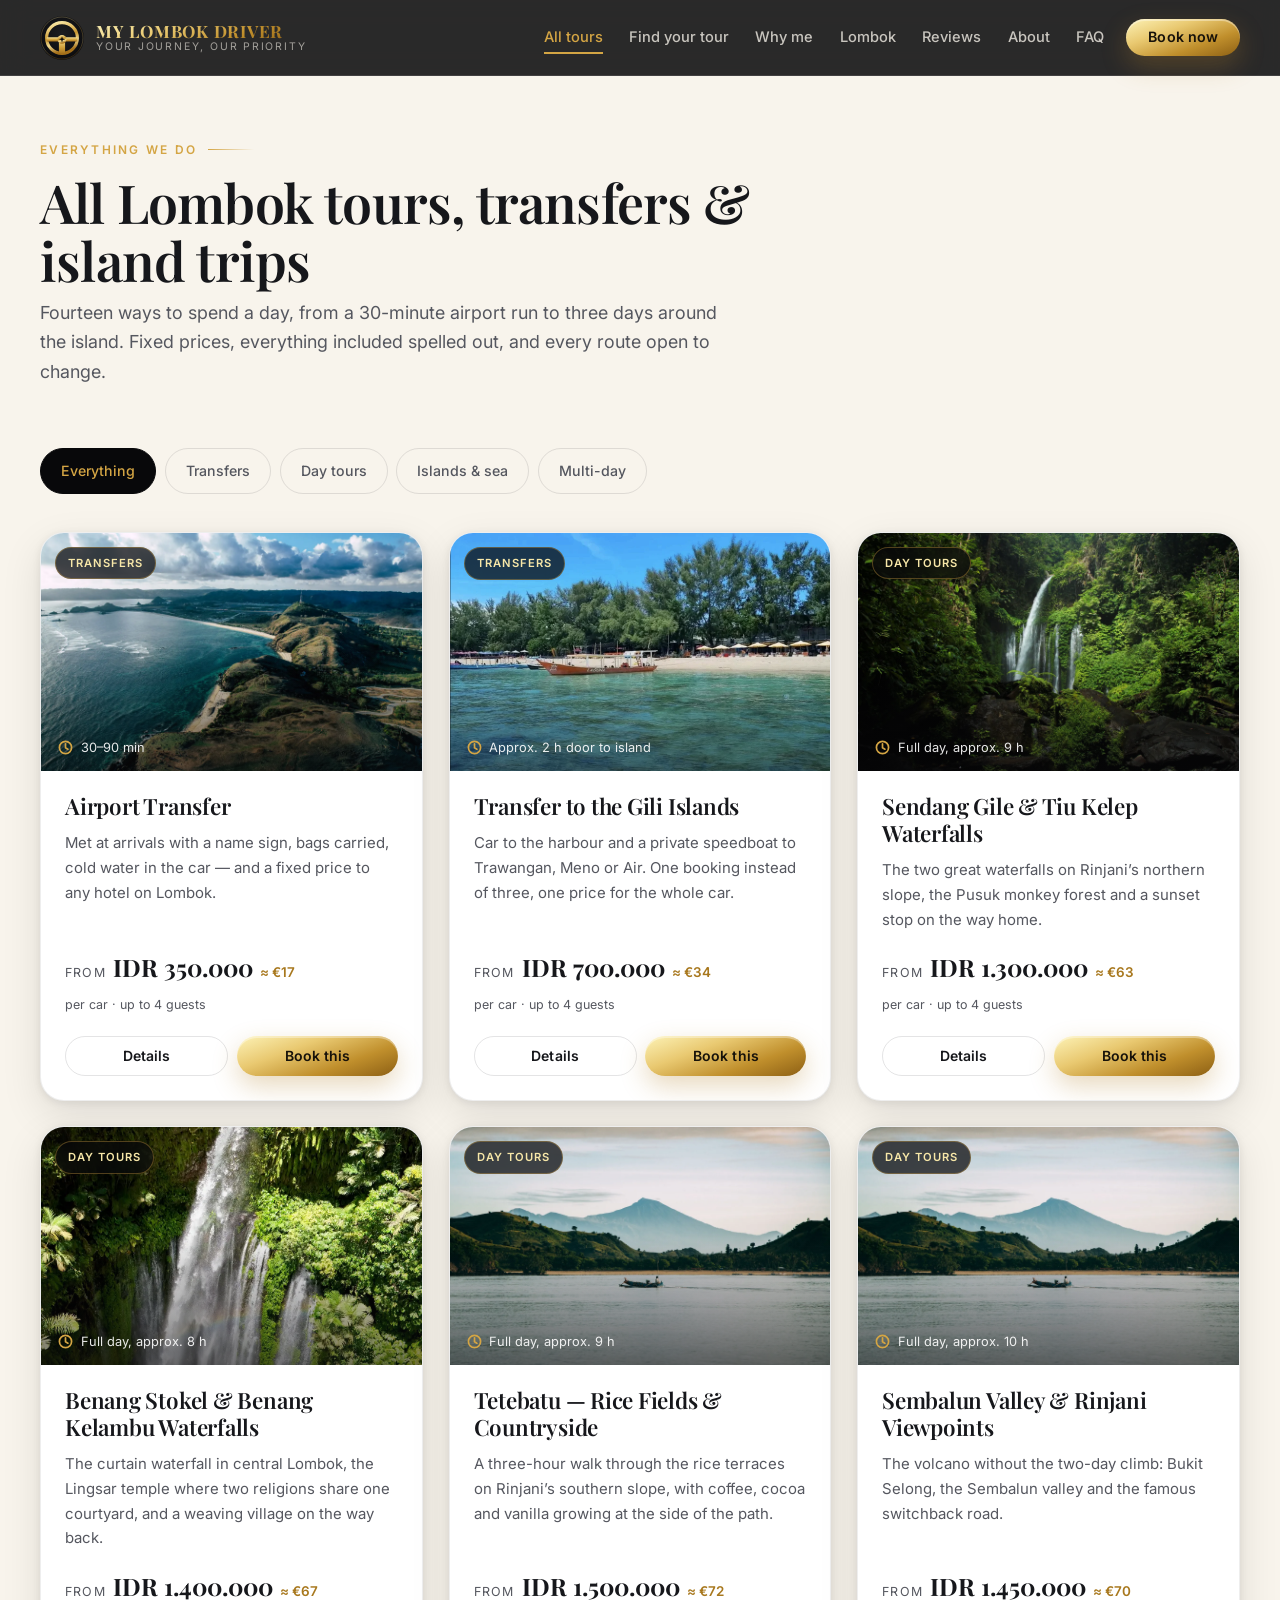
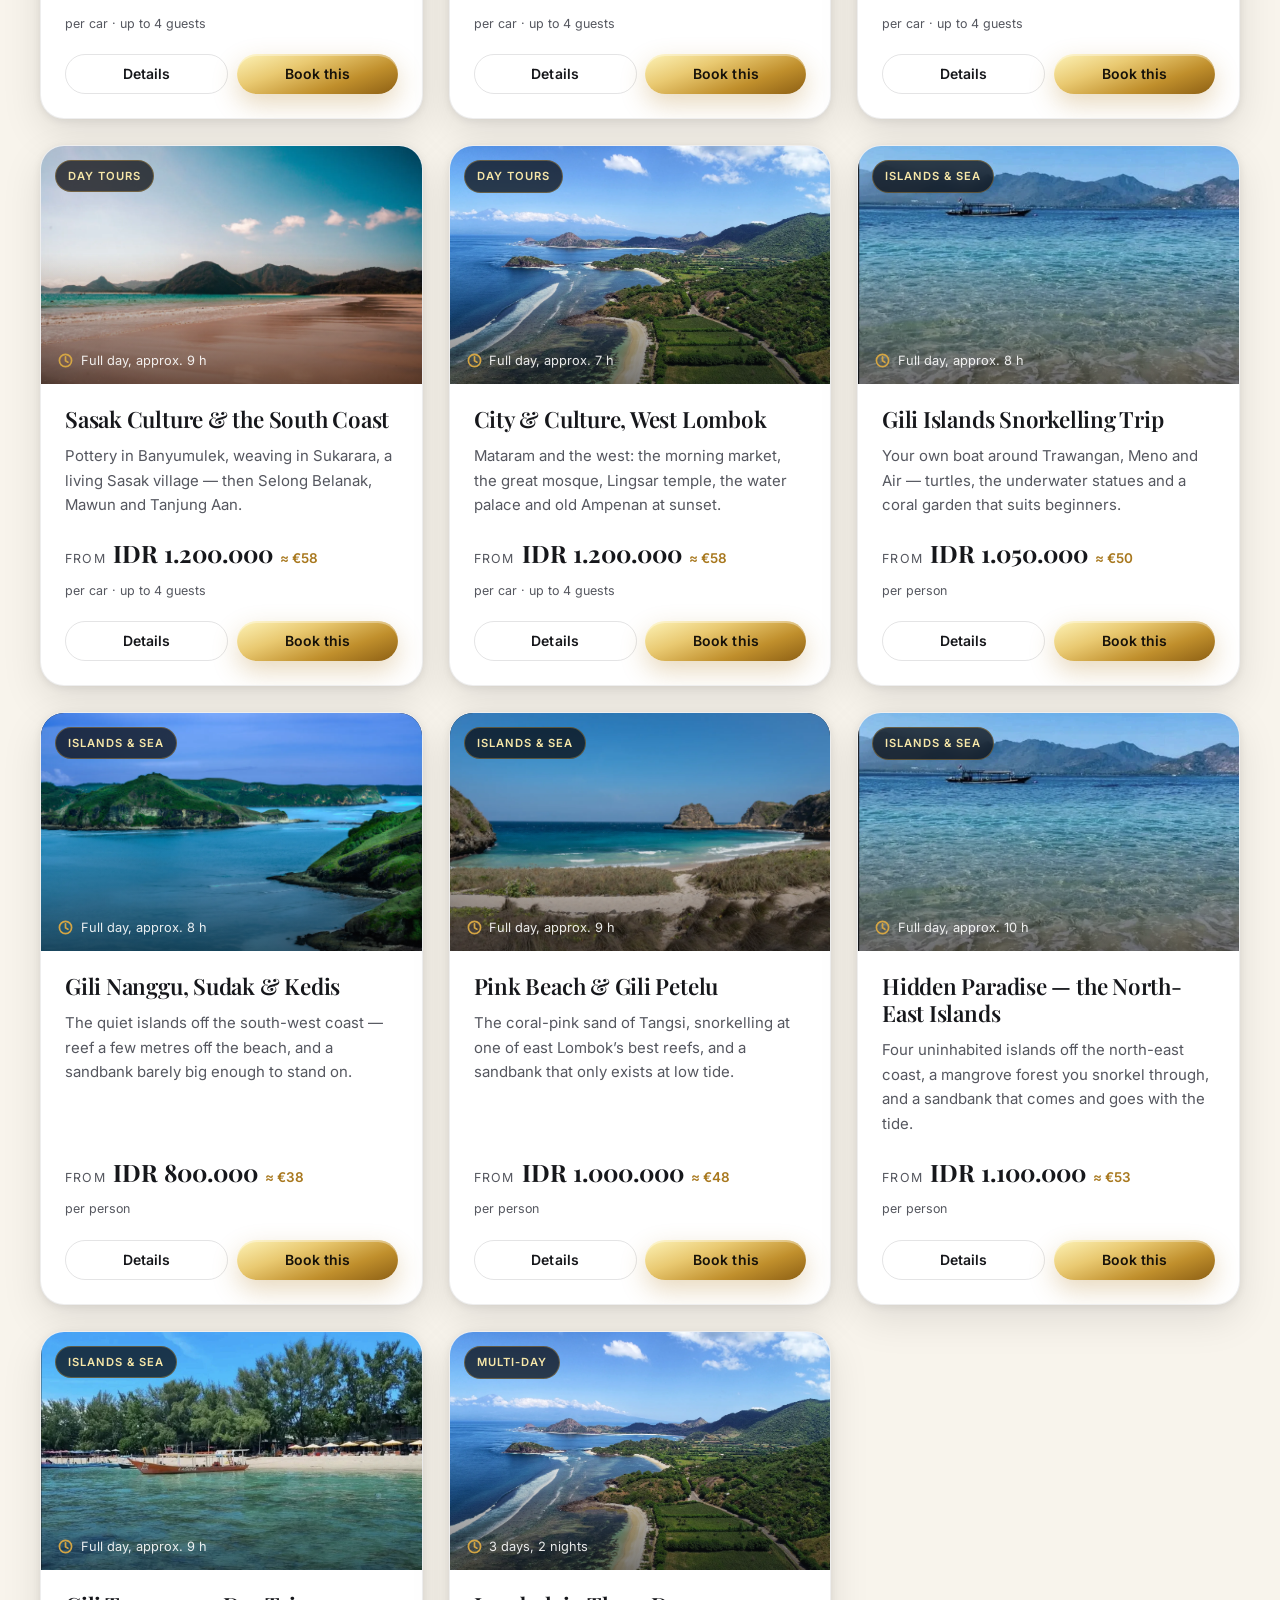
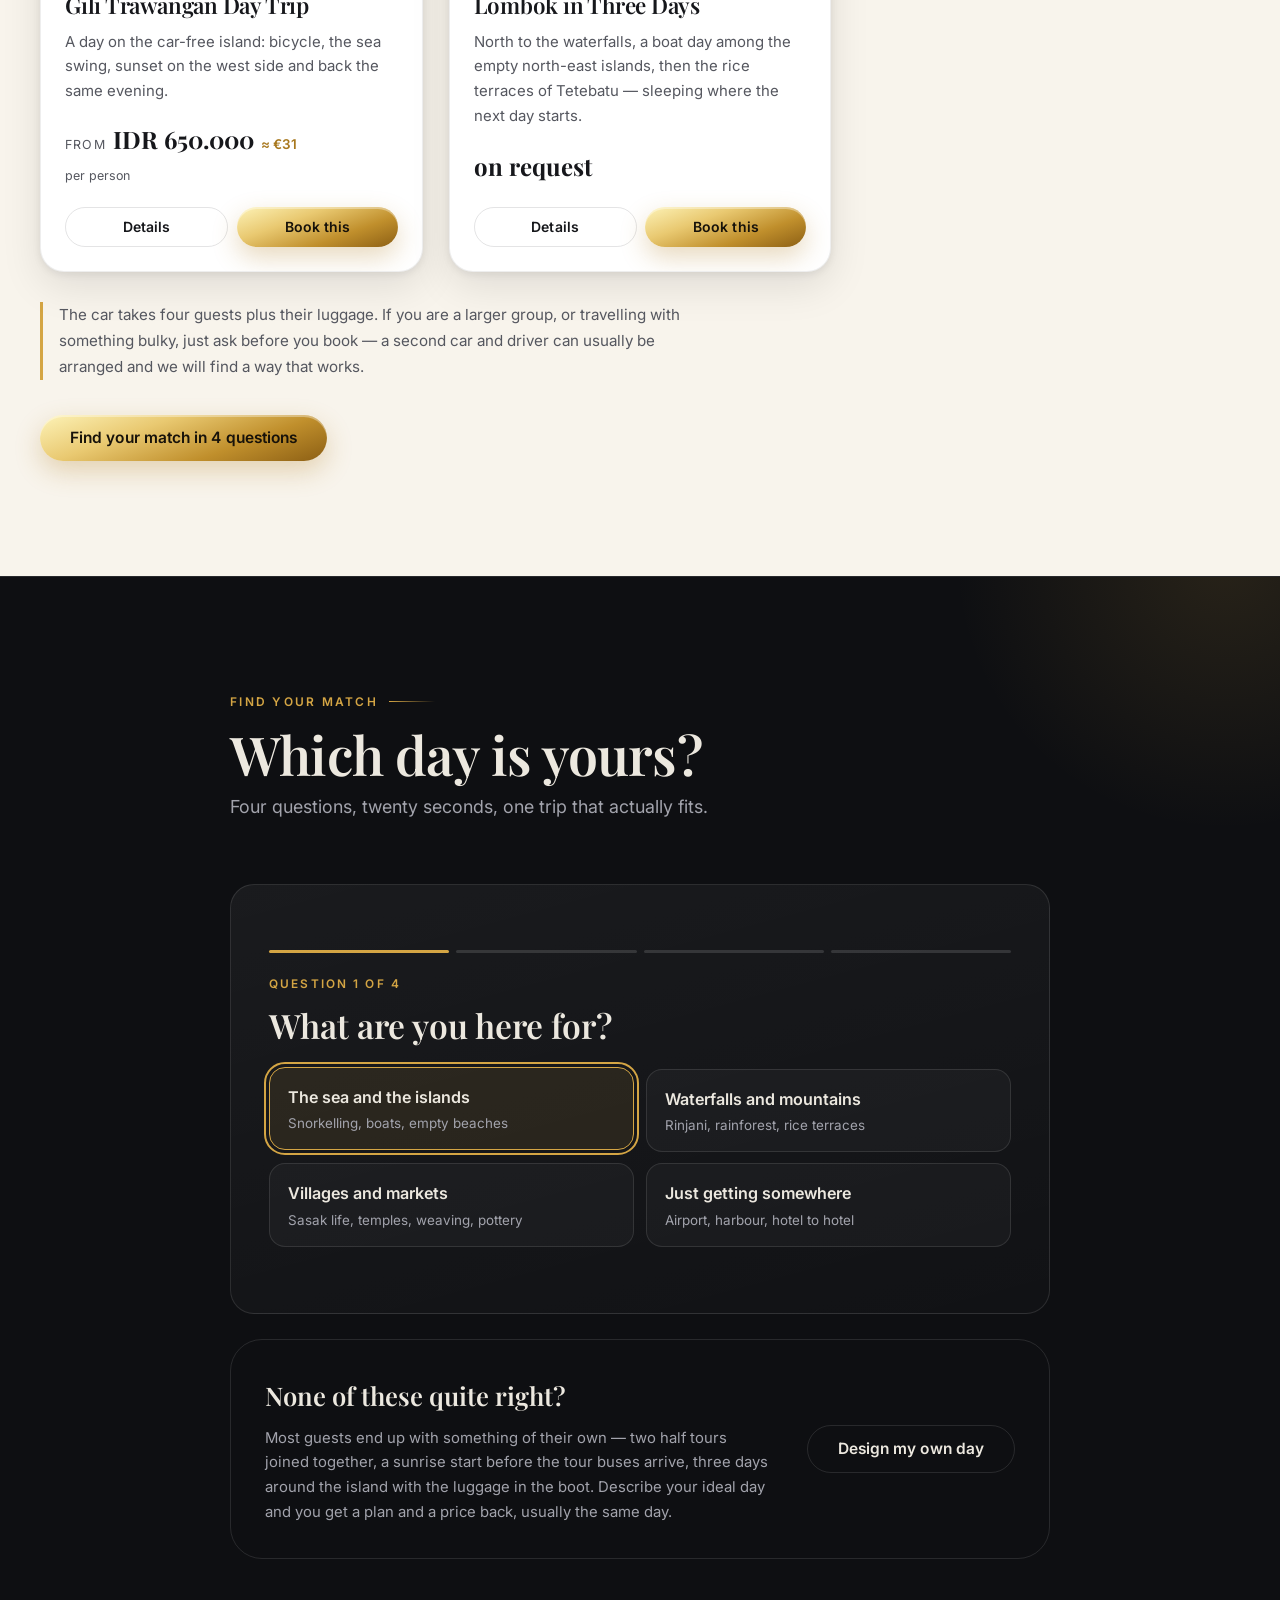
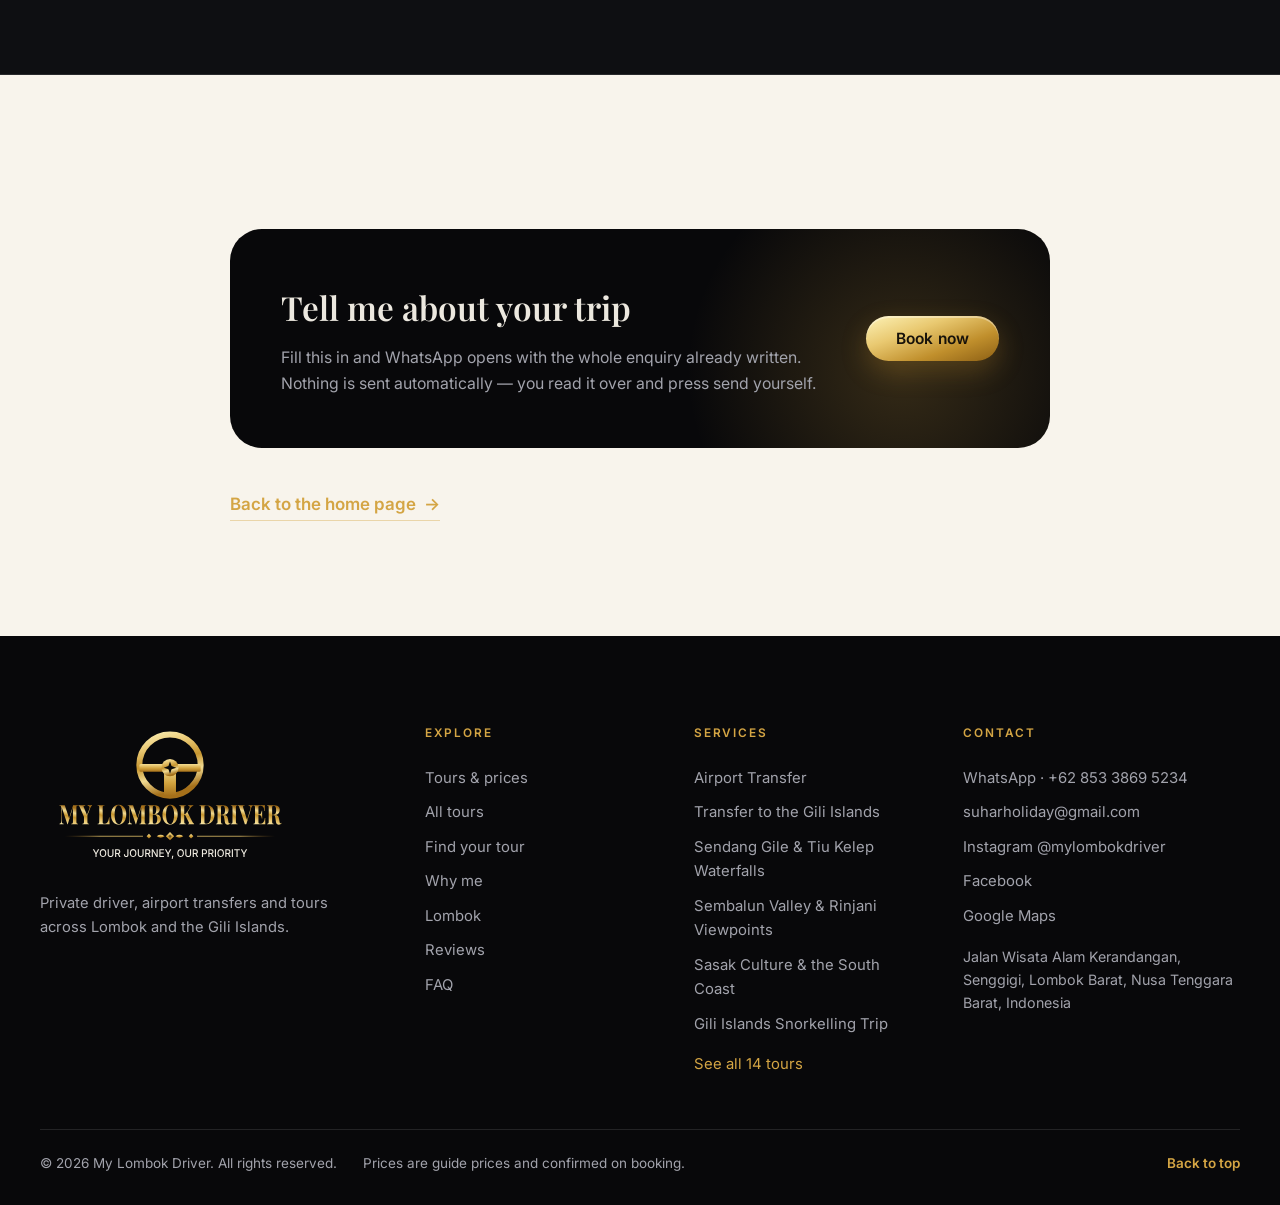
==== commit 906be158: "Tourenbereich entschlacken, Matcher in den Vordergrund Der Bereich unter den Tourkarten bestand aus " ====
--- a/tours.html
+++ b/tours.html
@@ -82,12 +82,8 @@
 
     <p class="tour-capacity" data-i18n="tours.capacity">The car takes four guests plus their luggage. If you are a larger group, or travelling with something bulky, just ask before you book — a second car and driver can usually be arranged and we will find a way that works.</p>
 
-    <div class="custom-panel">
-      <div class="custom-copy">
-        <h2 data-i18n="custom.title">None of these quite right?</h2>
-        <p data-i18n="custom.text">Most guests end up with something of their own — two half tours joined together, a sunrise start before the tour buses arrive, three days around the island with the luggage in the boot. Describe your ideal day and you get a plan and a price back, usually the same day.</p>
-      </div>
-      <a class="btn btn-gold" href="index.html?service=custom#book" data-i18n="custom.cta">Design my own day</a>
+    <div class="tours-more">
+      <a class="btn btn-gold" href="#match" data-i18n="tours.matchCta">Find your match in 4 questions</a>
     </div>
   </div>
 </section>
@@ -98,9 +94,17 @@
     <header class="sec-head">
       <p class="eyebrow" data-i18n="match.eyebrow">Find your match</p>
       <h2 data-i18n="match.title">Not sure which day is yours?</h2>
-      <p class="sec-sub" data-i18n="match.sub">Four questions, about twenty seconds, and you get the trip that actually fits — with the two closest runners-up underneath.</p>
+      <p class="sec-sub" data-i18n="match.sub">Four questions, twenty seconds, one trip that actually fits.</p>
     </header>
     <div class="match-box" id="matchBox"></div>
+
+    <div class="custom-panel custom-panel--quiet">
+      <div class="custom-copy">
+        <h3 data-i18n="custom.title">None of these quite right?</h3>
+        <p data-i18n="custom.text">Most guests end up with something of their own — two half tours joined together, a sunrise start before the tour buses arrive, three days around the island with the luggage in the boot. Describe your ideal day and you get a plan and a price back, usually the same day.</p>
+      </div>
+      <a class="btn btn-line" href="index.html?service=custom#book" data-i18n="custom.cta">Design my own day</a>
+    </div>
   </div>
 </section>
 
--- a/css/style.css
+++ b/css/style.css
@@ -414,9 +414,6 @@
 .tours-more {
   margin-top: 2.2rem; display: flex; flex-wrap: wrap; align-items: center; gap: .8rem;
 }
-.tours-more-hint {
-  flex-basis: 100%; font-size: .87rem; color: var(--tx-dark-2); margin-top: .15rem;
-}
 @media (max-width: 560px) {
   .tours-more .btn { width: 100%; }
 }
@@ -445,7 +442,38 @@
 .custom-copy p { color: var(--tx-light-2); max-width: 62ch; font-size: .99rem; }
 .custom-panel .btn { position: relative; }
 
+/* The dark panel inside an already dark section would be a black box on
+   black. This variant borrows the matcher's outline treatment instead, which
+   also puts it a step below the questions above it in the hierarchy — which
+   is exactly where the fallback belongs. */
+.custom-panel--quiet {
+  margin-top: 1.6rem;
+  background: transparent;
+  border: 1px solid var(--line-d);
+  padding: clamp(22px, 3vw, 34px);
+}
+.custom-panel--quiet::before { display: none; }
+.custom-panel--quiet .custom-copy h3 { font-size: clamp(1.25rem, 2vw, 1.6rem); }
+.custom-panel--quiet .custom-copy p { font-size: .93rem; }
+
 /* ---------- 8c. Find your match ------------------------------------------- */
+/* On the home page this section is followed straight away by "Why book
+   direct", which is also a dark section — the two ran together into one long
+   black stretch and the questions lost exactly the emphasis they were moved
+   here to get. A slightly lifted surface, two hairlines and a soft gold glow
+   set it apart without introducing a fifth colour. */
+#match {
+  background: var(--ink-1);
+  border-block: 1px solid var(--line-d);
+  overflow: hidden;
+}
+#match::before {
+  content: ''; position: absolute; inset: -30% -20% auto auto;
+  width: 620px; height: 620px; pointer-events: none;
+  background: radial-gradient(circle, rgba(212,165,68,.13), transparent 62%);
+}
+#match > .wrap { position: relative; }
+
 /* One box that is either a question or a result. It keeps a minimum height so
    the page below it does not jump every time an answer replaces a three-line
    question with a four-line one — a quiz that shifts the ground under the
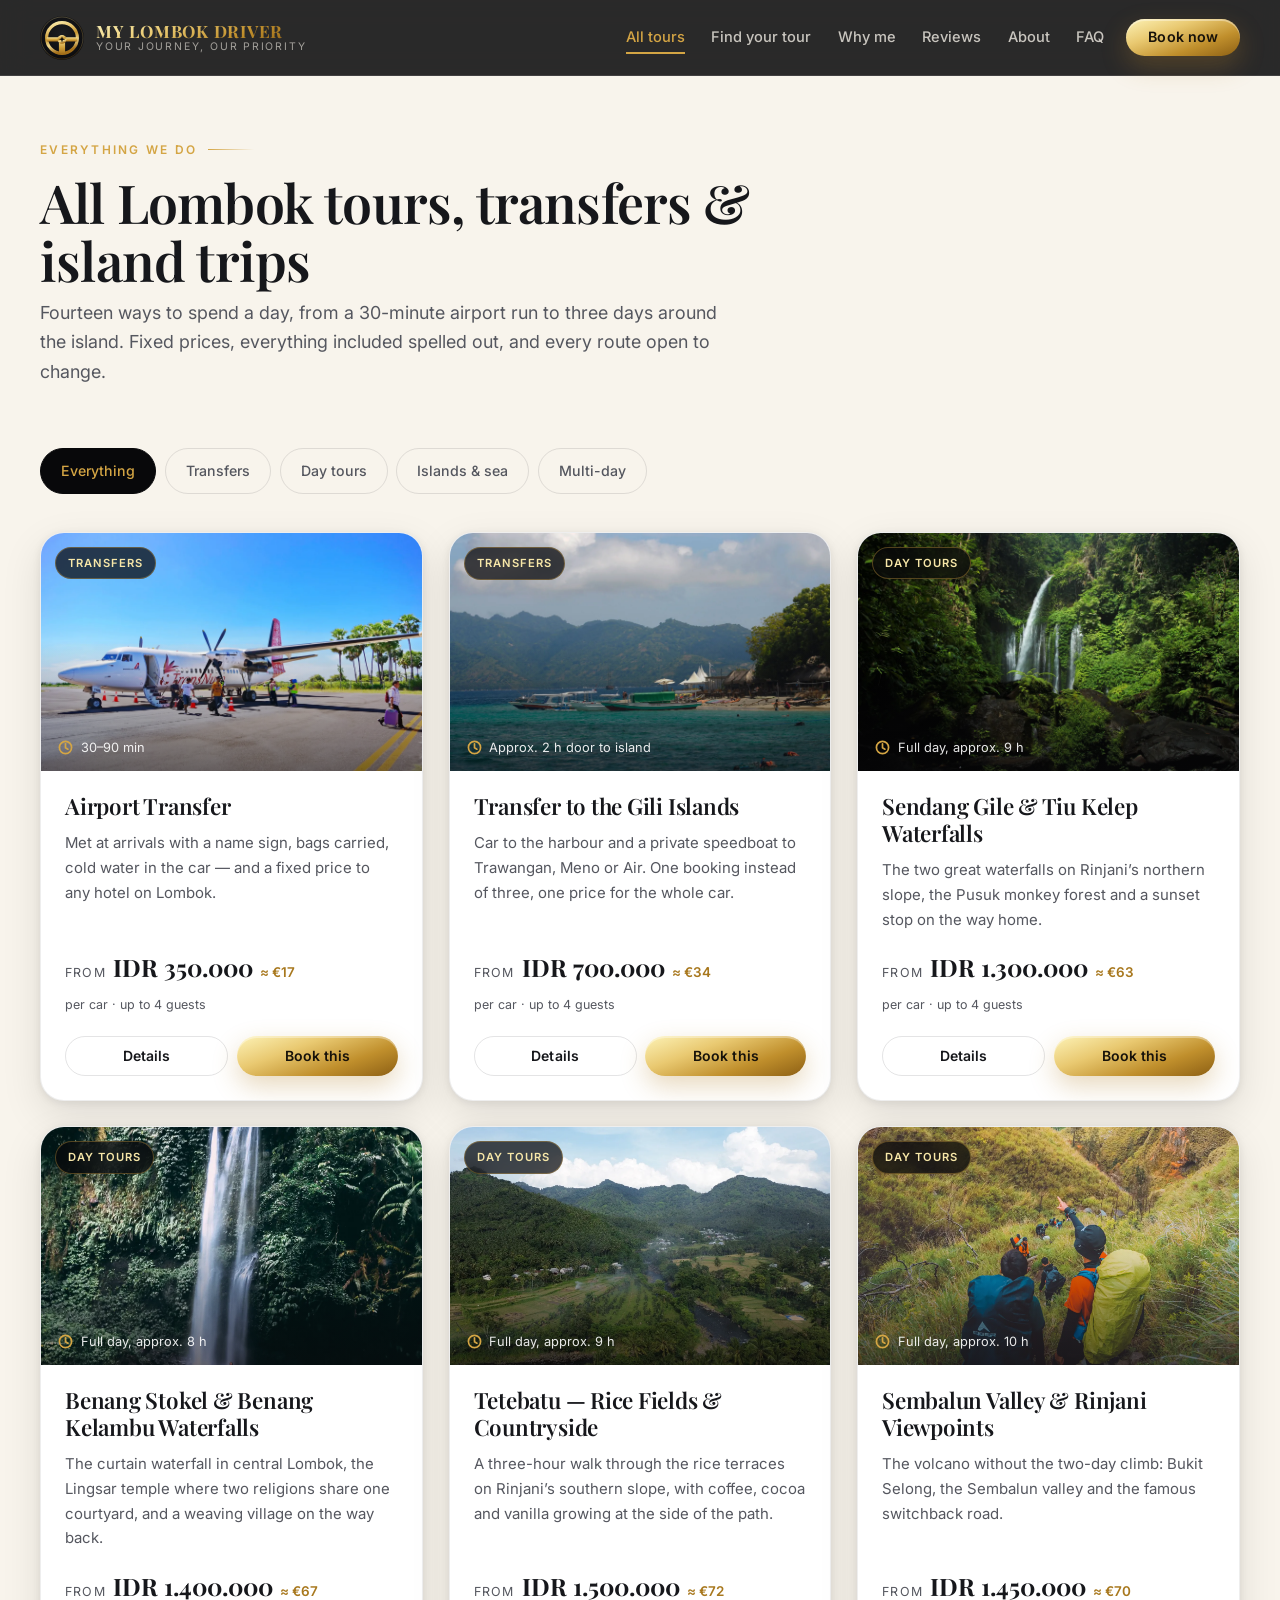
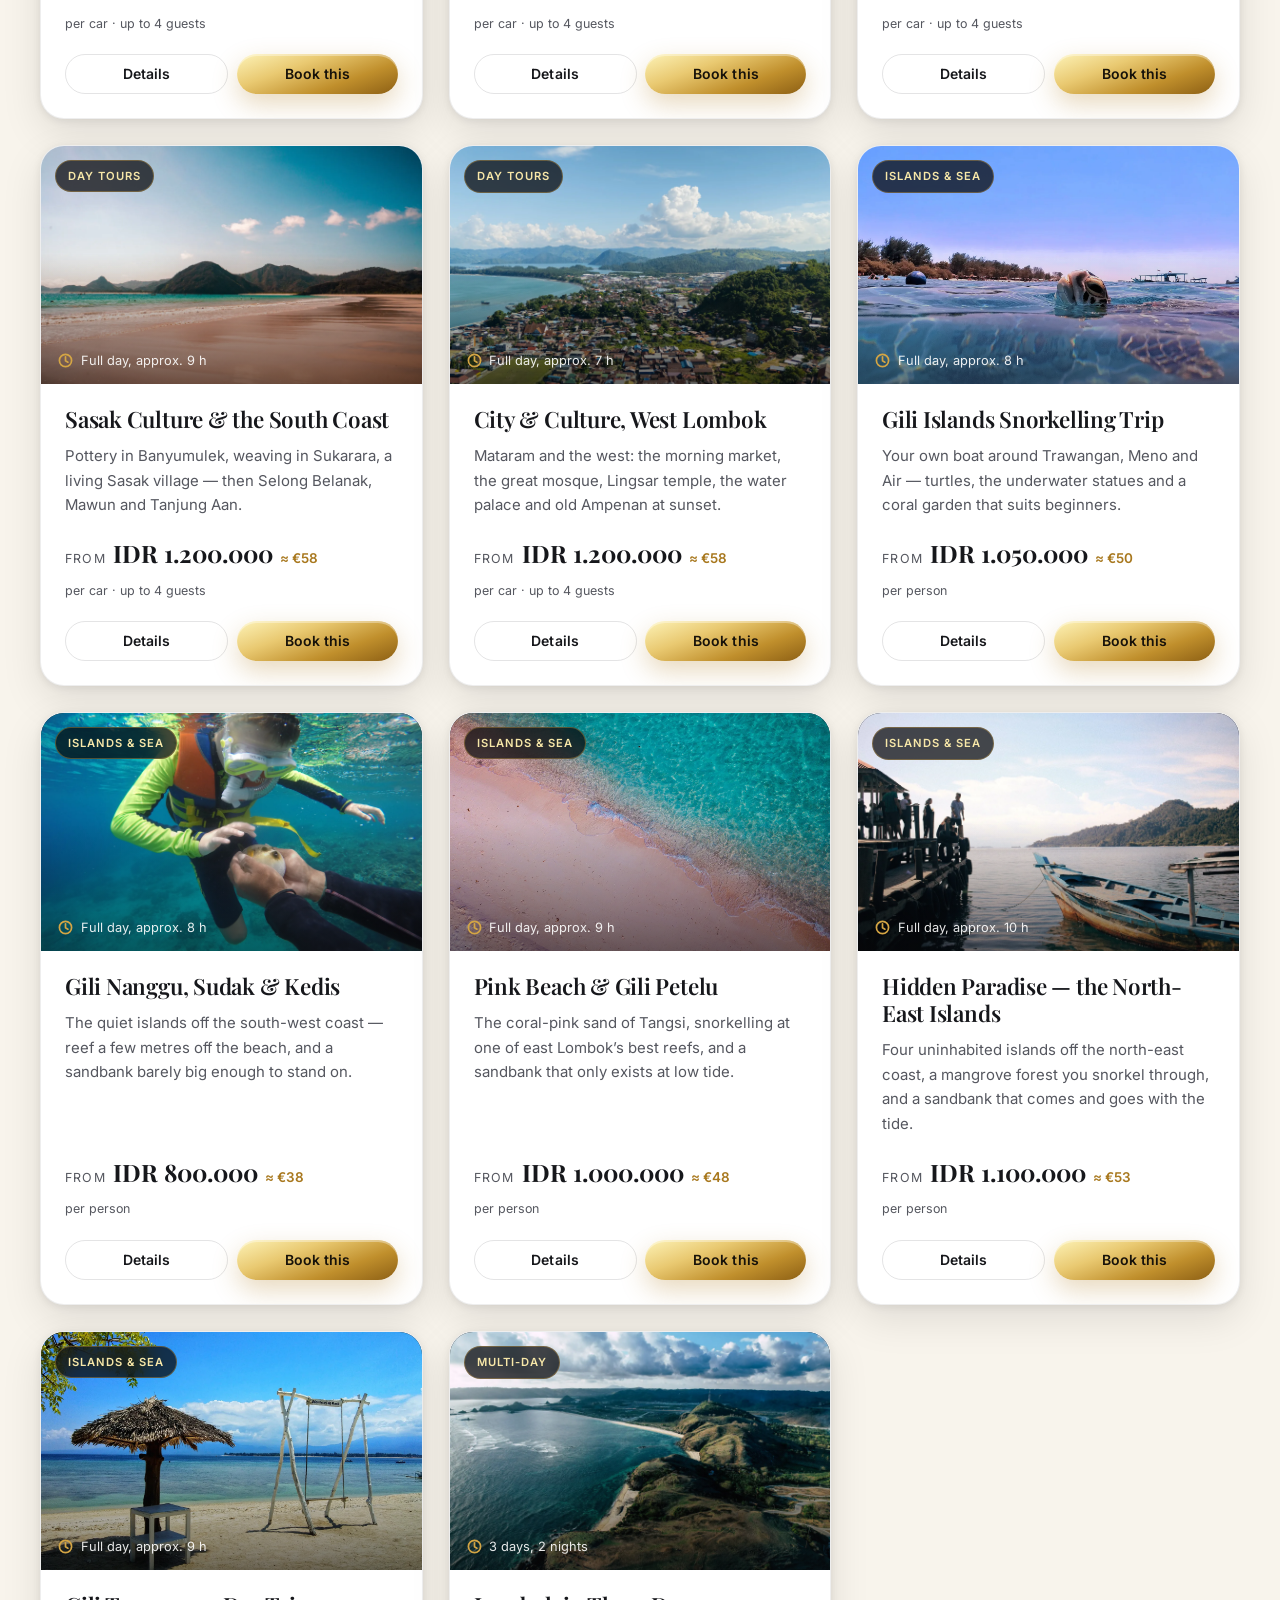
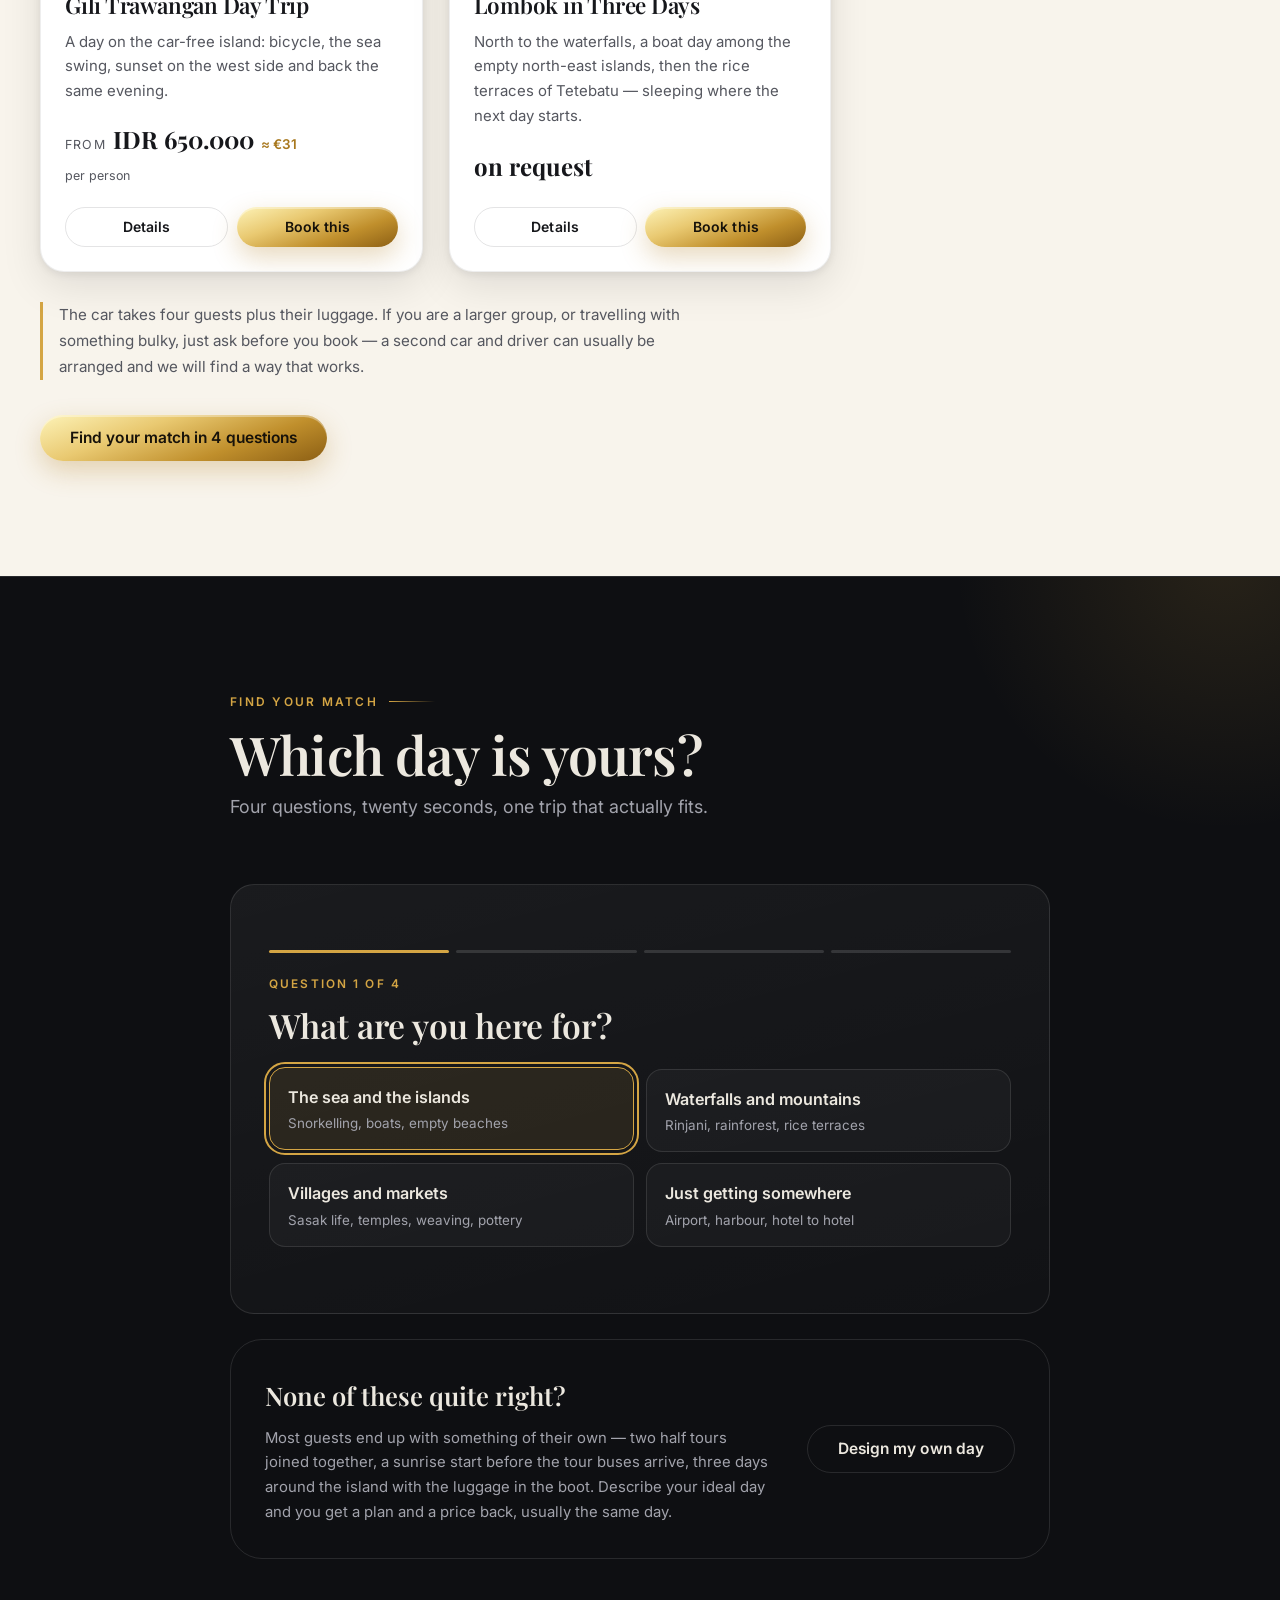
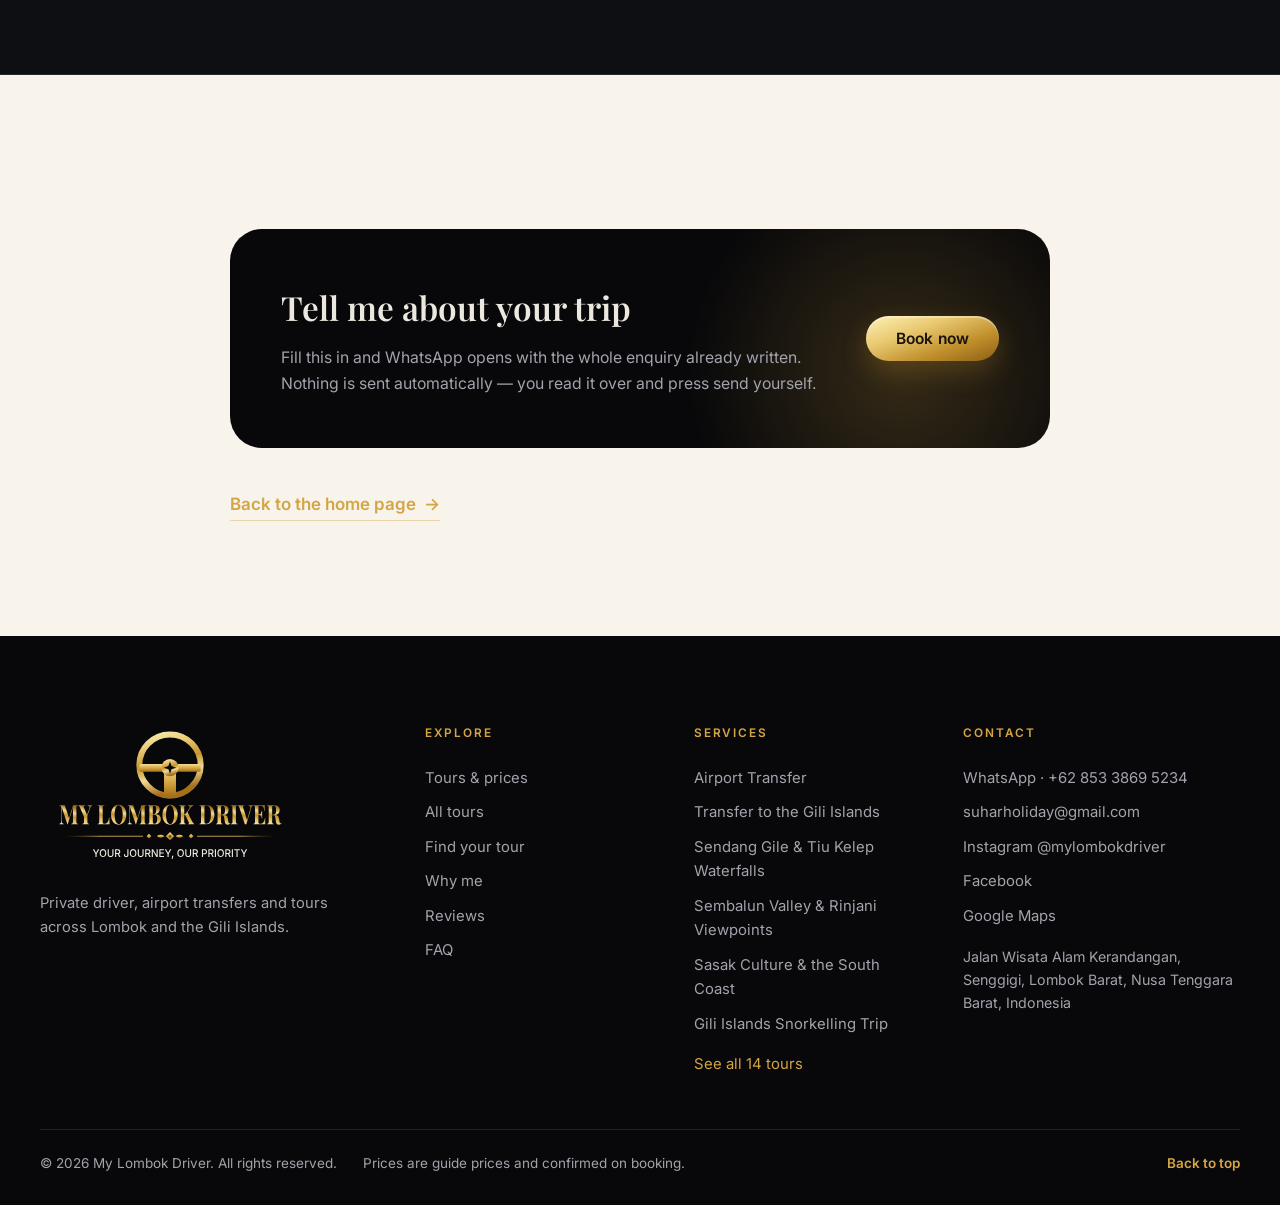
==== commit a1859099: "Galerie entfernt, letzte vier Touren bekommen ein eigenes Foto Die vier neuen Bilder decken genau di" ====
--- a/tours.html
+++ b/tours.html
@@ -50,7 +50,6 @@
       <a href="#tours"              data-i18n="nav.allTours">All tours</a>
       <a href="#match"              data-i18n="nav.match">Find your tour</a>
       <a href="index.html#why"      data-i18n="nav.why">Why me</a>
-      <a href="index.html#gallery"  data-i18n="nav.gallery">Lombok</a>
       <a href="index.html#reviews"  data-i18n="nav.reviews">Reviews</a>
       <a href="index.html#about"    data-i18n="nav.about">About</a>
       <a href="index.html#faq"      data-i18n="nav.faq">FAQ</a>
@@ -137,7 +136,6 @@
       <a href="#tours"             data-i18n="nav.allTours">All tours</a>
       <a href="#match"             data-i18n="nav.match">Find your tour</a>
       <a href="index.html#why"     data-i18n="nav.why">Why me</a>
-      <a href="index.html#gallery" data-i18n="nav.gallery">Lombok</a>
       <a href="index.html#reviews" data-i18n="nav.reviews">Reviews</a>
       <a href="index.html#faq"     data-i18n="nav.faq">FAQ</a>
     </nav>
--- a/css/style.css
+++ b/css/style.css
@@ -119,6 +119,9 @@
 }
 .sec-sub { font-size: clamp(1rem, 1.4vw, 1.135rem); color: var(--tx-dark-2); max-width: 62ch; }
 .sec-foot { margin-top: 42px; }
+/* A section that is one element tall — the Instagram band. Full section
+   padding around a single panel left a hole in the page. */
+.sec-slim { padding: clamp(46px, 5vw, 74px) 0; }
 
 .eyebrow {
   font-size: .745rem; font-weight: 600; letter-spacing: .19em; text-transform: uppercase;
@@ -614,36 +617,7 @@
 .value-card h3 { font-family: var(--ff-display); font-size: 1.26rem; font-weight: 600; margin-bottom: .5rem; }
 .value-card p { font-size: .935rem; color: var(--tx-light-2); }
 
-/* ---------- 10. Gallery --------------------------------------------------- */
-/* Fixed row height instead of per-tile aspect ratios: the feature tile spans
-   two rows, everything else one, so the mosaic tiles without gaps. */
-.gal-grid { display: grid; grid-template-columns: repeat(6, 1fr); grid-auto-rows: clamp(148px, 16.5vw, 212px); gap: 1rem; }
-.gal-item {
-  position: relative; overflow: hidden; border-radius: var(--r); cursor: zoom-in;
-  grid-column: span 2; background: var(--ink-2); display: block; width: 100%; height: 100%; padding: 0;
-}
-.gal-item:nth-child(1) { grid-column: span 4; grid-row: span 2; }
-.gal-item img { width: 100%; height: 100%; object-fit: cover; transition: transform .6s var(--ease); }
-.gal-item:hover img { transform: scale(1.07); }
-.gal-cap {
-  position: absolute; inset: auto 0 0 0; padding: 30px 18px 15px; color: var(--white);
-  font-size: .87rem; text-align: left; line-height: 1.4;
-  background: linear-gradient(180deg, transparent, rgba(8,8,10,.85));
-  opacity: 0; transform: translateY(8px); transition: all .3s var(--ease);
-}
-.gal-item:hover .gal-cap, .gal-item:focus-visible .gal-cap { opacity: 1; transform: none; }
-@media (max-width: 900px) {
-  .gal-grid { grid-template-columns: repeat(4, 1fr); grid-auto-rows: clamp(138px, 20vw, 192px); }
-  .gal-item { grid-column: span 2; }
-  .gal-item:nth-child(1) { grid-column: span 4; grid-row: span 2; }
-}
-@media (max-width: 560px) {
-  .gal-grid { grid-template-columns: repeat(2, 1fr); grid-auto-rows: clamp(112px, 30vw, 165px); gap: .7rem; }
-  .gal-item { grid-column: span 1; }
-  .gal-item:nth-child(1) { grid-column: span 2; grid-row: span 1; }
-  .gal-cap { opacity: 1; transform: none; padding: 22px 12px 11px; font-size: .78rem; }
-}
-
+/* ---------- 10. Instagram band ------------------------------------------- */
 .ig-panel {
   margin-top: 1.7rem; padding: 26px 30px; border-radius: var(--r-lg);
   display: flex; align-items: center; gap: 1.4rem; flex-wrap: wrap;
@@ -909,19 +883,6 @@
 .modal-note { background: rgba(212,165,68,.11); border-left: 3px solid var(--gold); padding: 14px 18px; border-radius: 0 var(--r-sm) var(--r-sm) 0; font-size: .91rem; color: var(--tx-dark-2); margin-top: 1.5rem; }
 .modal-cta { margin-top: 1.8rem; }
 
-/* ---------- 17. Lightbox -------------------------------------------------- */
-.lightbox { position: fixed; inset: 0; z-index: 130; background: rgba(5,5,7,.95); display: grid; place-items: center; padding: clamp(16px, 5vw, 60px); }
-.lightbox[hidden] { display: none; }
-.lb-figure { max-width: 1200px; width: 100%; animation: popIn .3s var(--ease); }
-.lb-figure img { width: 100%; max-height: 78dvh; object-fit: contain; border-radius: var(--r); }
-.lb-figure figcaption { text-align: center; color: rgba(236,232,223,.8); font-size: .92rem; margin-top: 1rem; }
-.lb-x { position: absolute; top: 18px; right: 20px; width: 46px; height: 46px; border-radius: 50%; color: #fff; font-size: 1.9rem; line-height: 1; background: rgba(255,255,255,.1); }
-.lb-x:hover { background: rgba(255,255,255,.22); }
-.lb-nav { position: absolute; top: 50%; transform: translateY(-50%); width: 54px; height: 54px; border-radius: 50%; background: rgba(255,255,255,.1); color: #fff; font-size: 2.1rem; line-height: 1; }
-.lb-nav:hover { background: rgba(255,255,255,.22); }
-.lb-prev { left: clamp(10px, 2vw, 26px); }
-.lb-next { right: clamp(10px, 2vw, 26px); }
-
 /* ---------- 18. Floating WhatsApp ---------------------------------------- */
 .wa-float {
   position: fixed; right: 18px; bottom: 18px; z-index: 85;
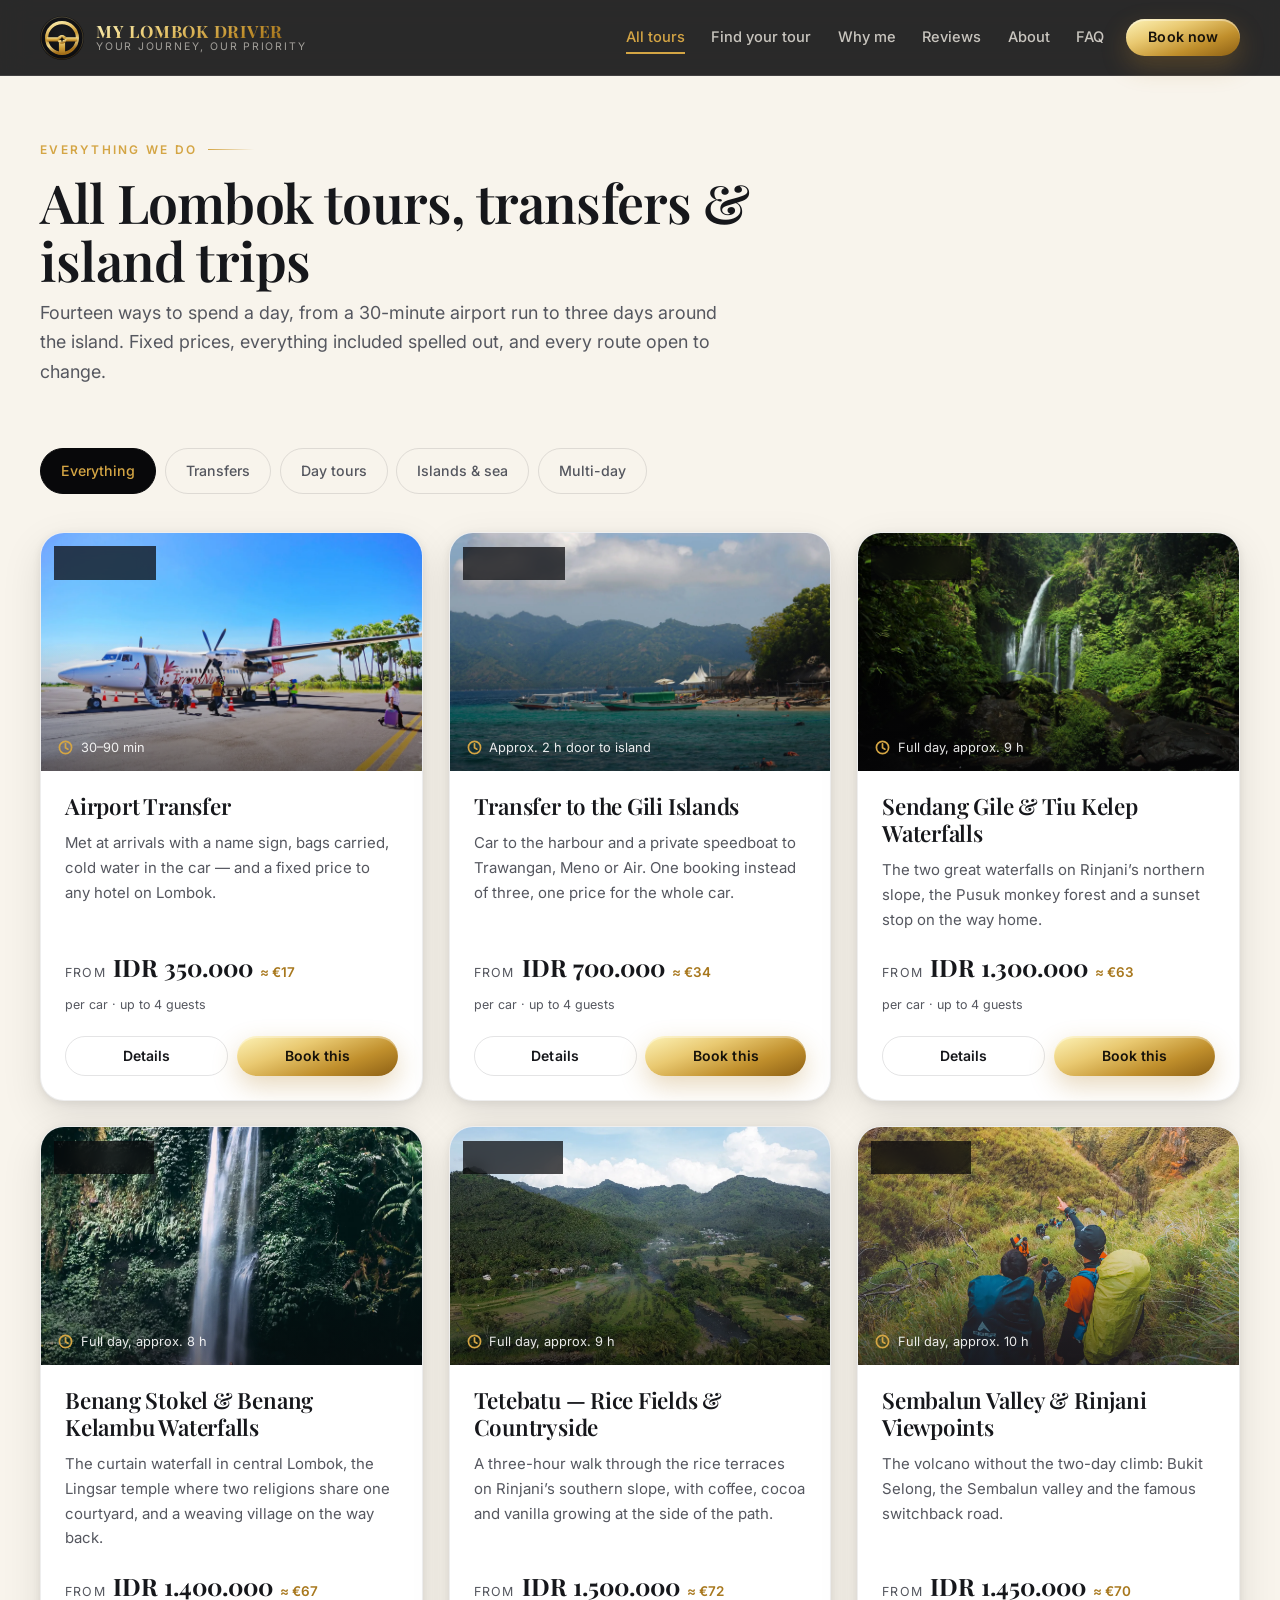
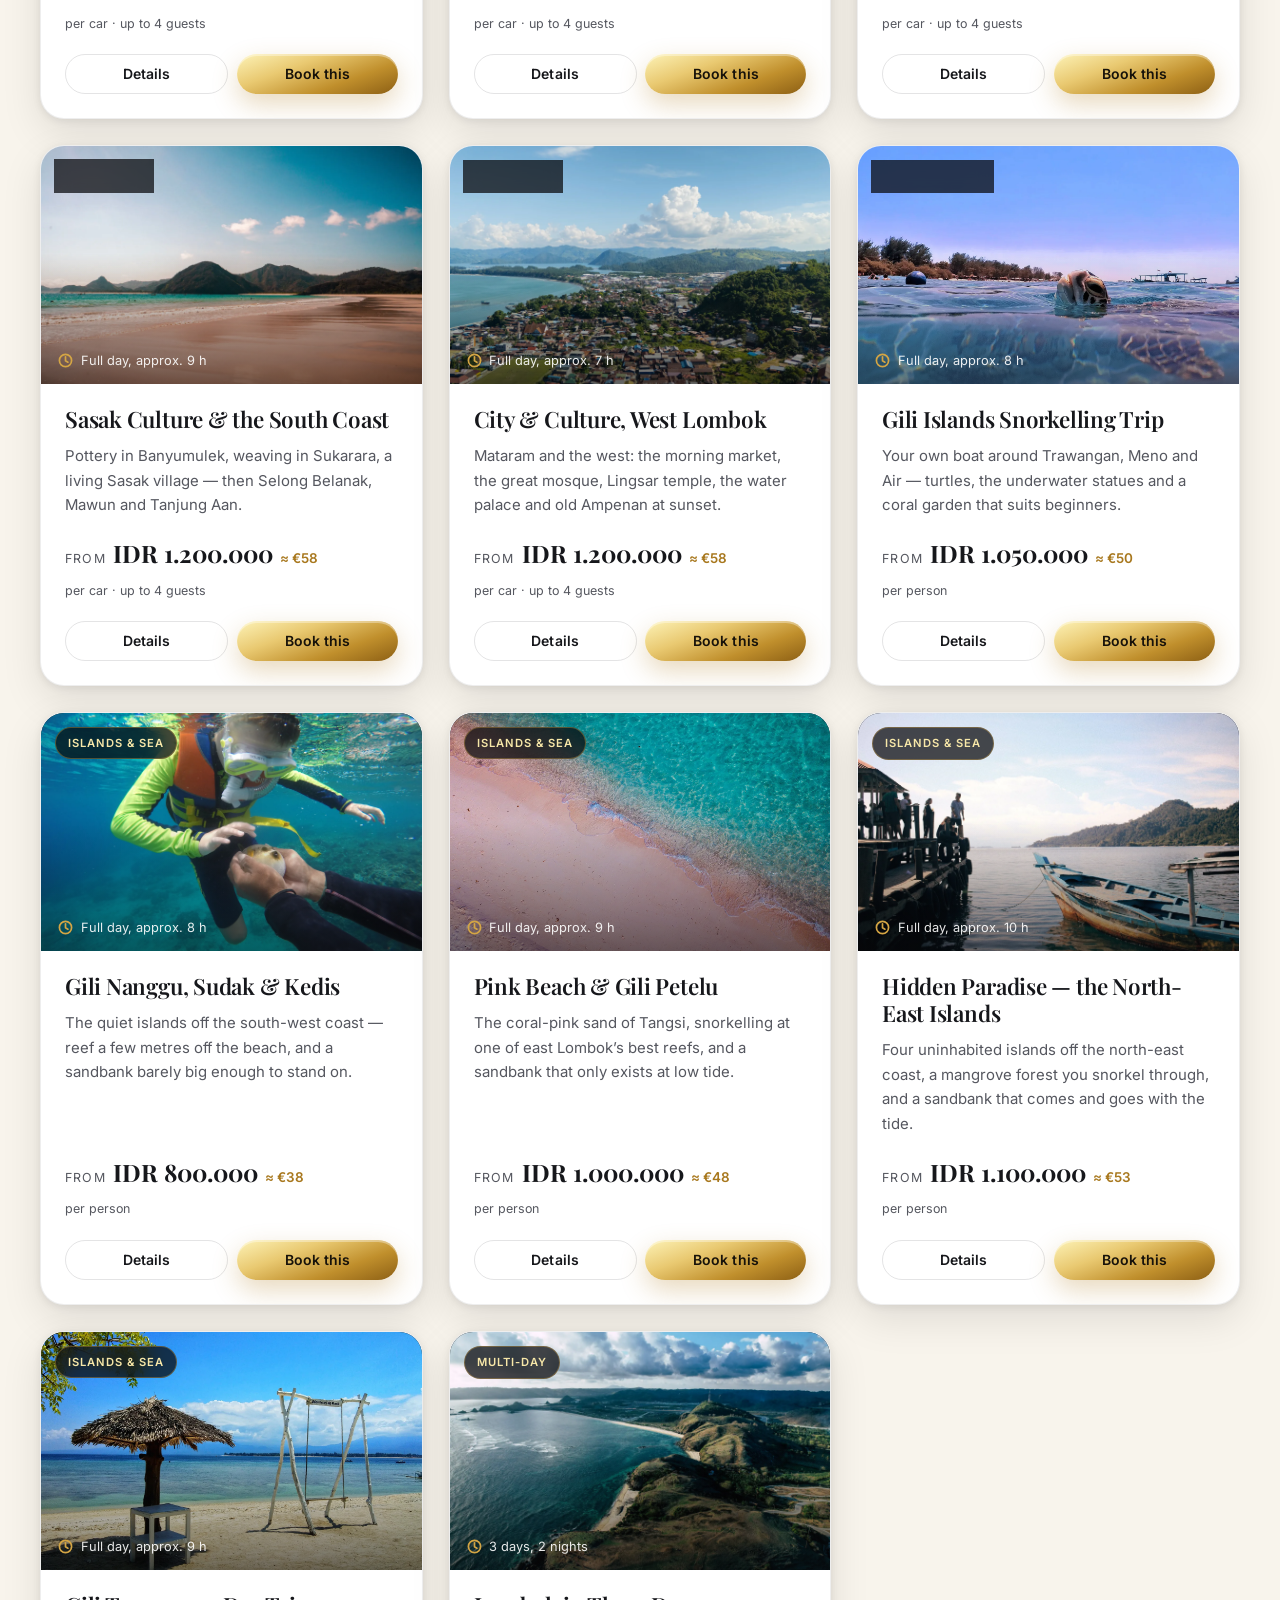
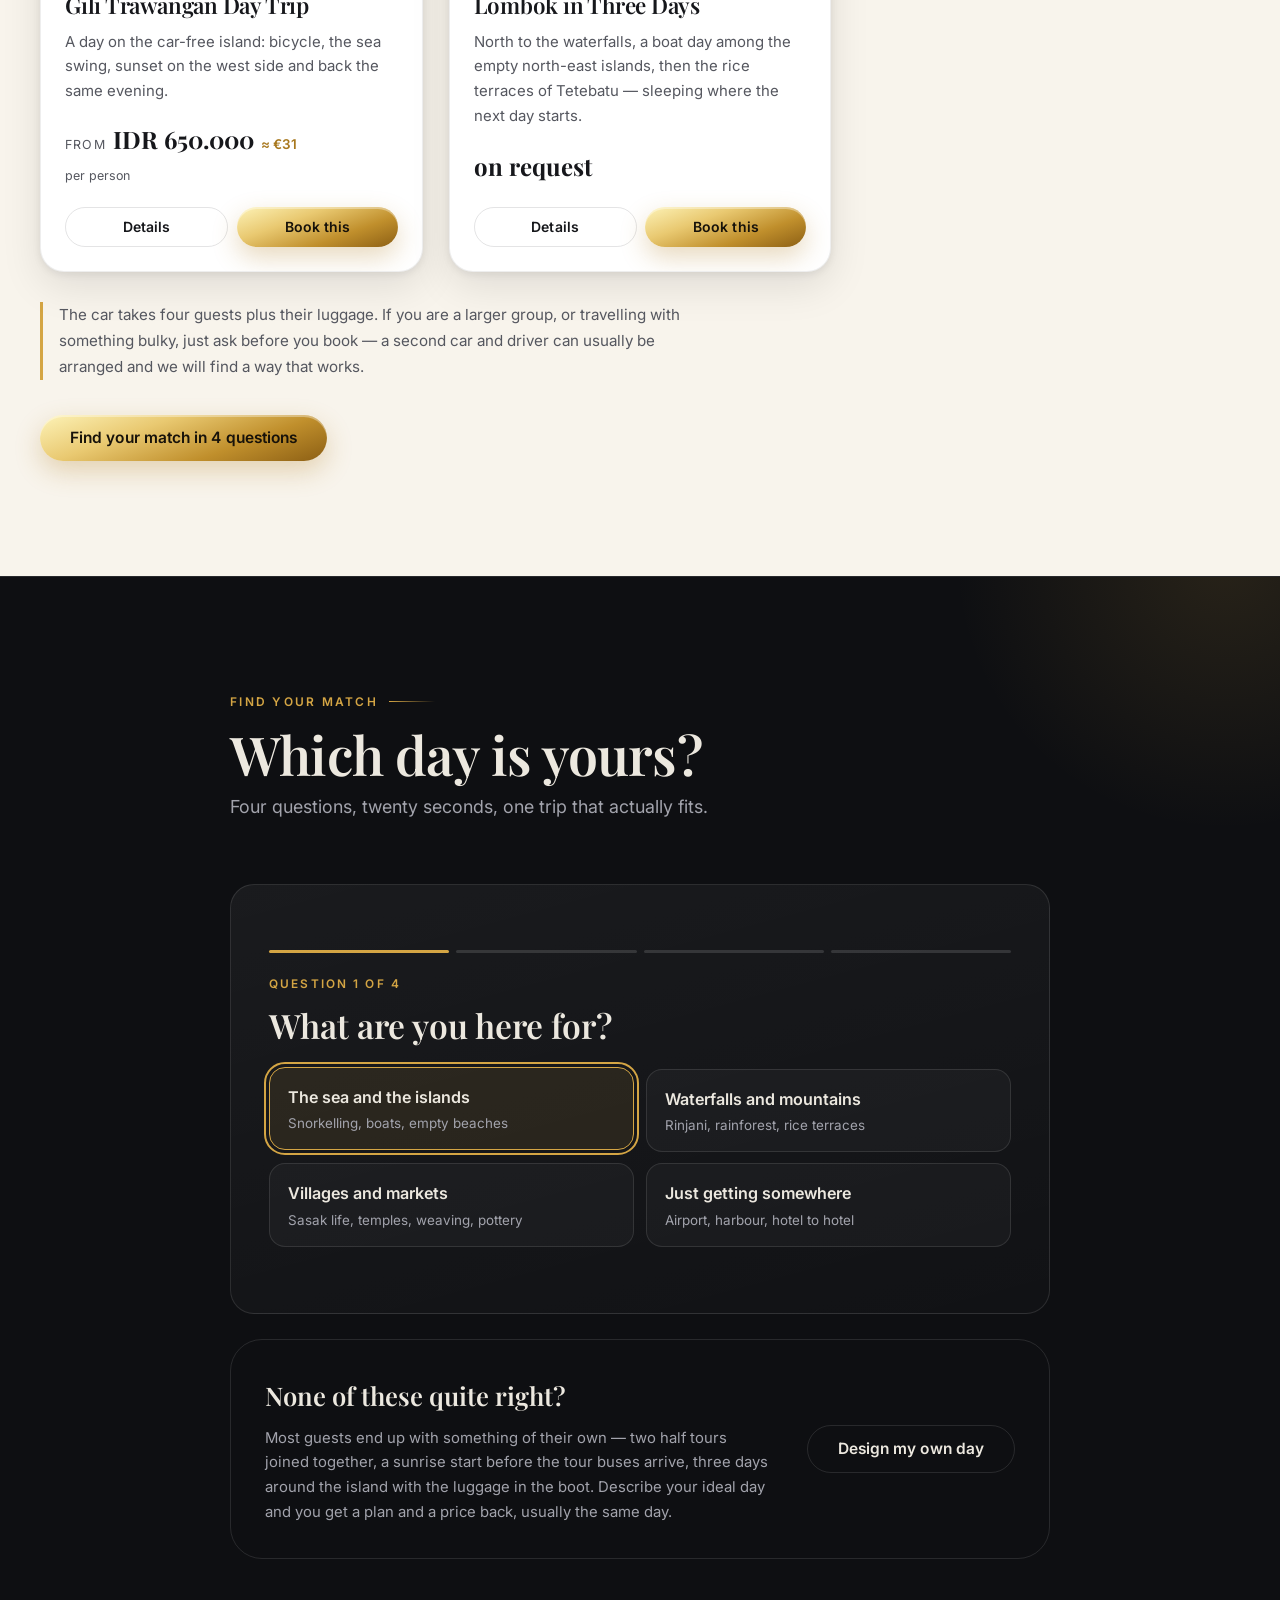
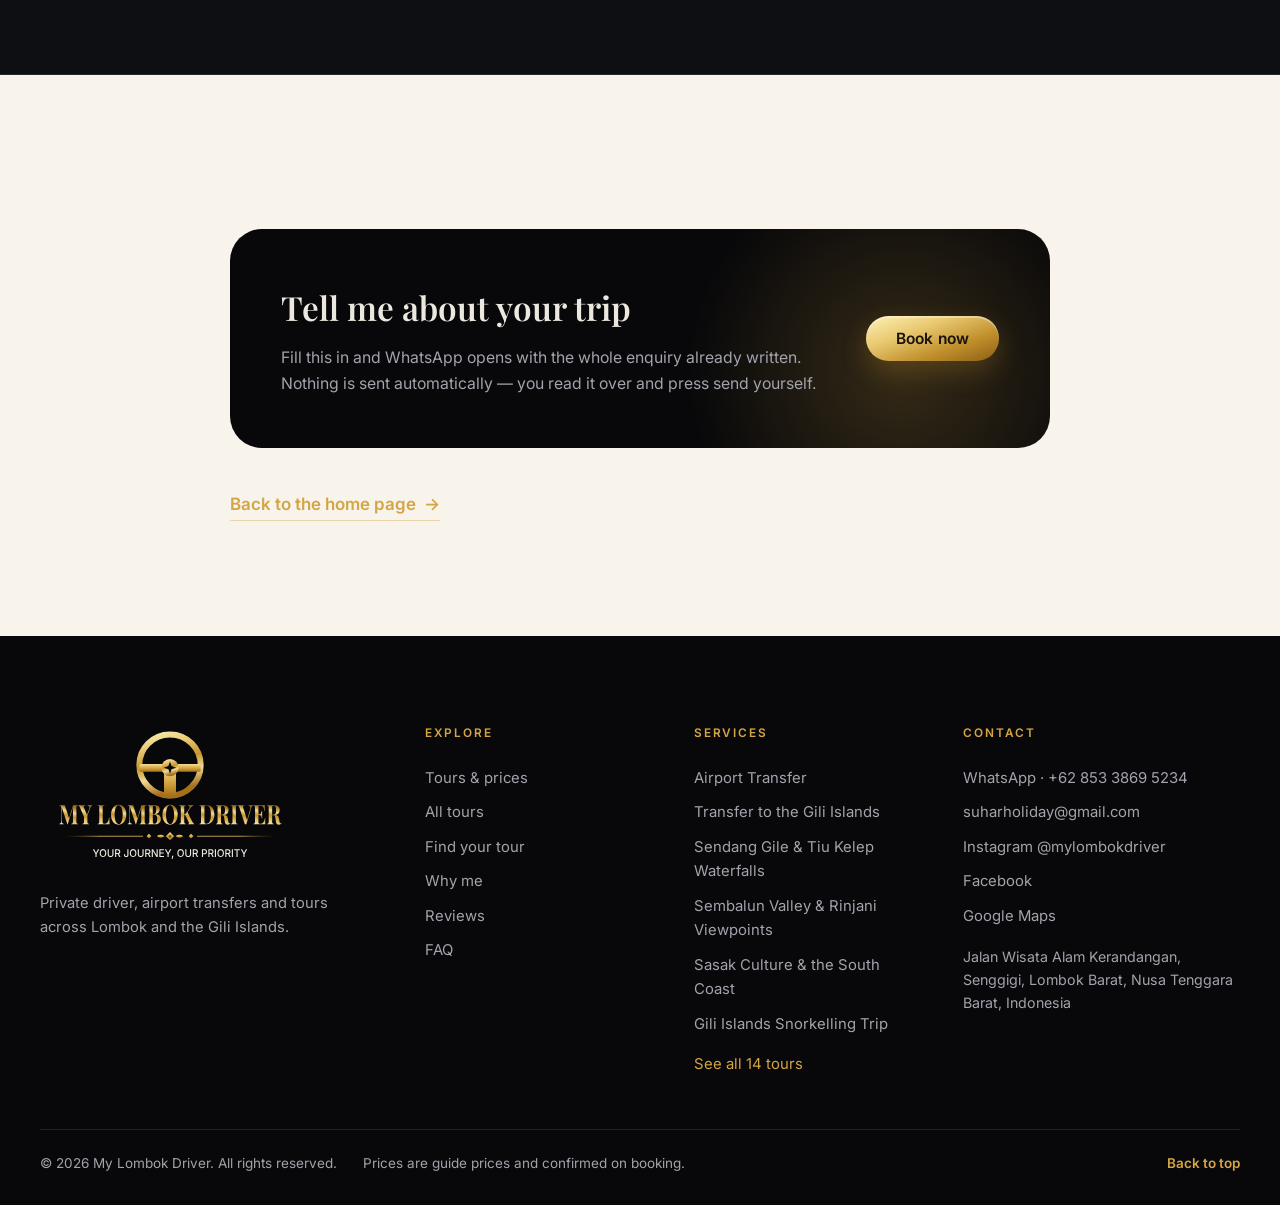
==== commit f8be1794: "Canonical und og:url statisch, lastmod in die Sitemap Vor der Neueinreichung in der Search Console d" ====
--- a/tours.html
+++ b/tours.html
@@ -7,9 +7,11 @@
 <meta name="description" data-i18n-attr="content:toursPage.metaDesc" content="Every tour and transfer on Lombok with fixed prices: airport transfers, waterfalls, Rinjani viewpoints, Sasak villages, Gili snorkelling, Pink Beach and a three-day island trip.">
 <meta name="theme-color" content="#0A0A0B">
 <meta name="author" content="My Lombok Driver">
-<link rel="canonical" href="" id="canonical-link">
+<!-- Ausgeschrieben, siehe Kommentar an derselben Stelle in index.html. -->
+<link rel="canonical" href="https://lassetoenjann.github.io/mylombokdriver/tours.html" id="canonical-link">
 
 <meta property="og:type" content="website">
+<meta property="og:url" content="https://lassetoenjann.github.io/mylombokdriver/tours.html">
 <meta property="og:site_name" content="My Lombok Driver">
 <meta property="og:title" data-i18n-attr="content:toursPage.metaTitle" content="All Tours &amp; Prices — Lombok Day Trips, Transfers &amp; Snorkelling | My Lombok Driver">
 <meta property="og:description" data-i18n-attr="content:toursPage.metaDesc" content="Every tour and transfer on Lombok with fixed prices: airport transfers, waterfalls, Rinjani viewpoints, Sasak villages, Gili snorkelling, Pink Beach and a three-day island trip.">
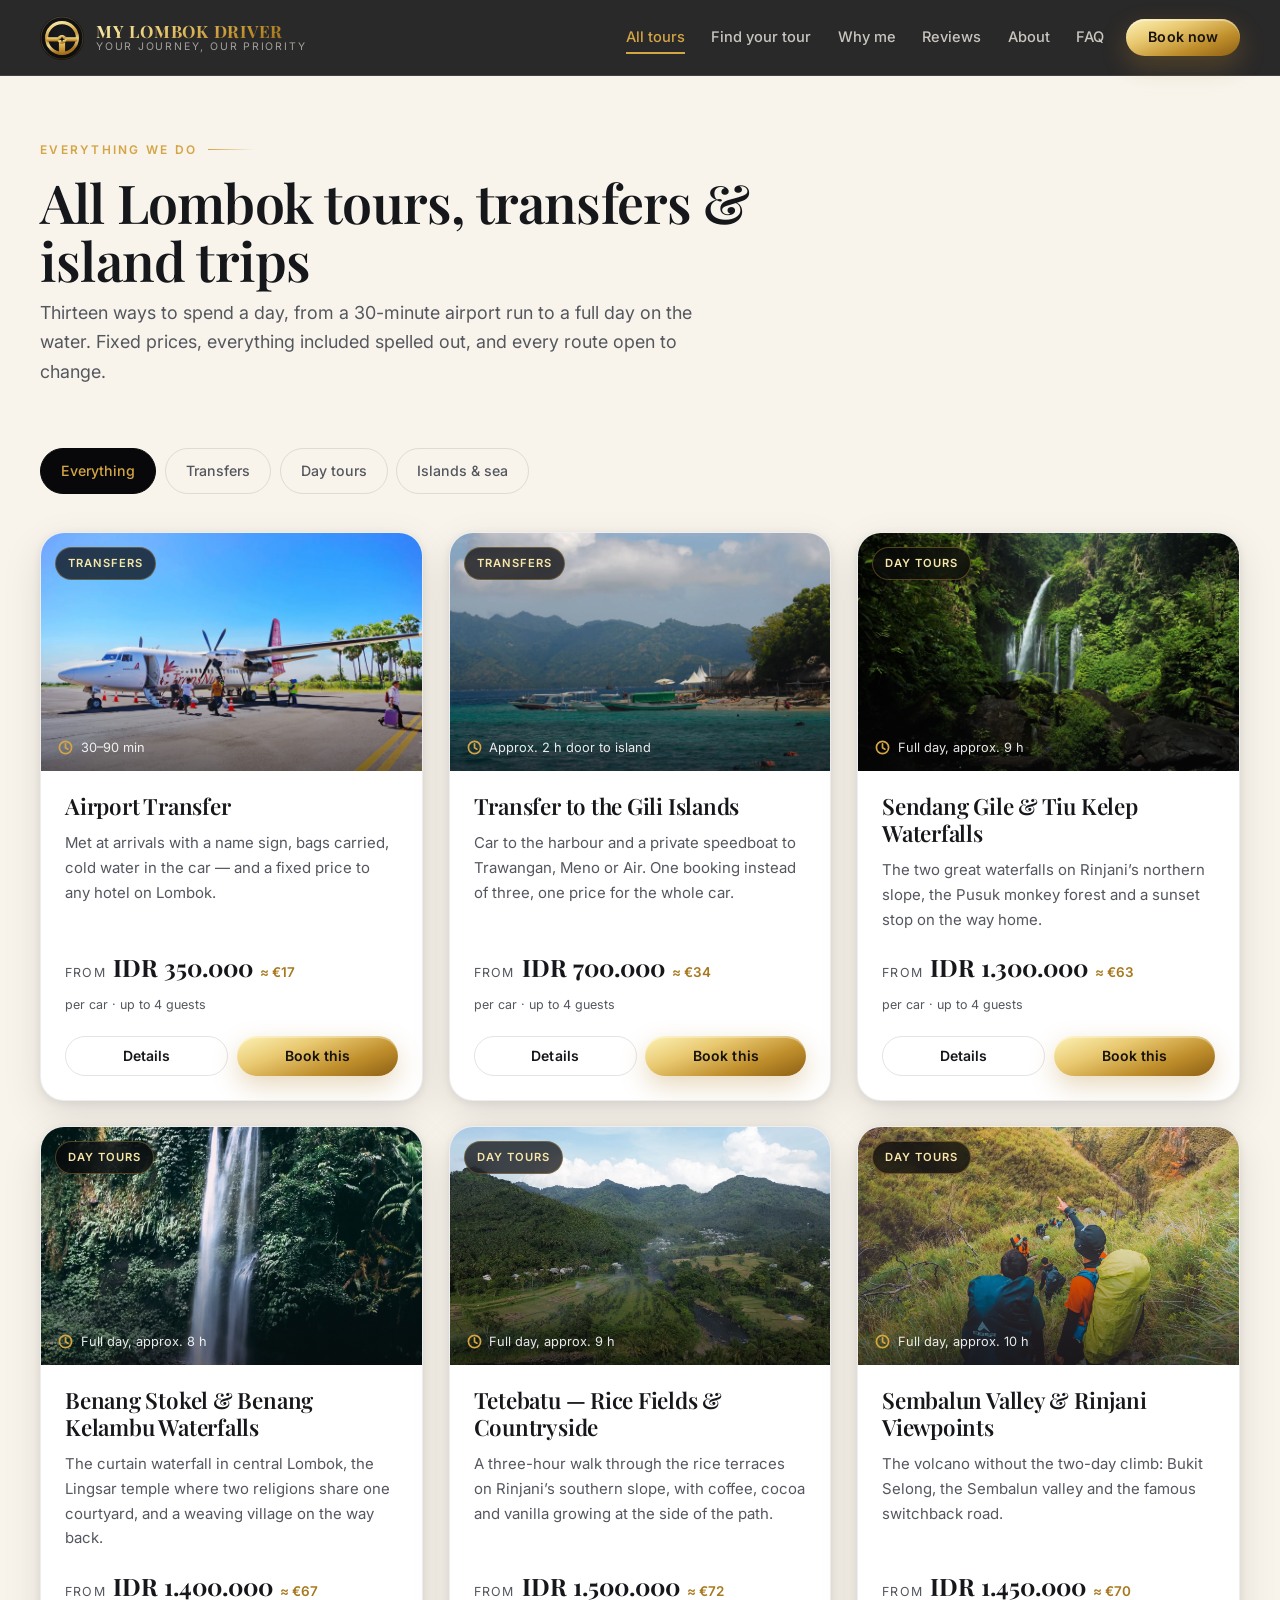
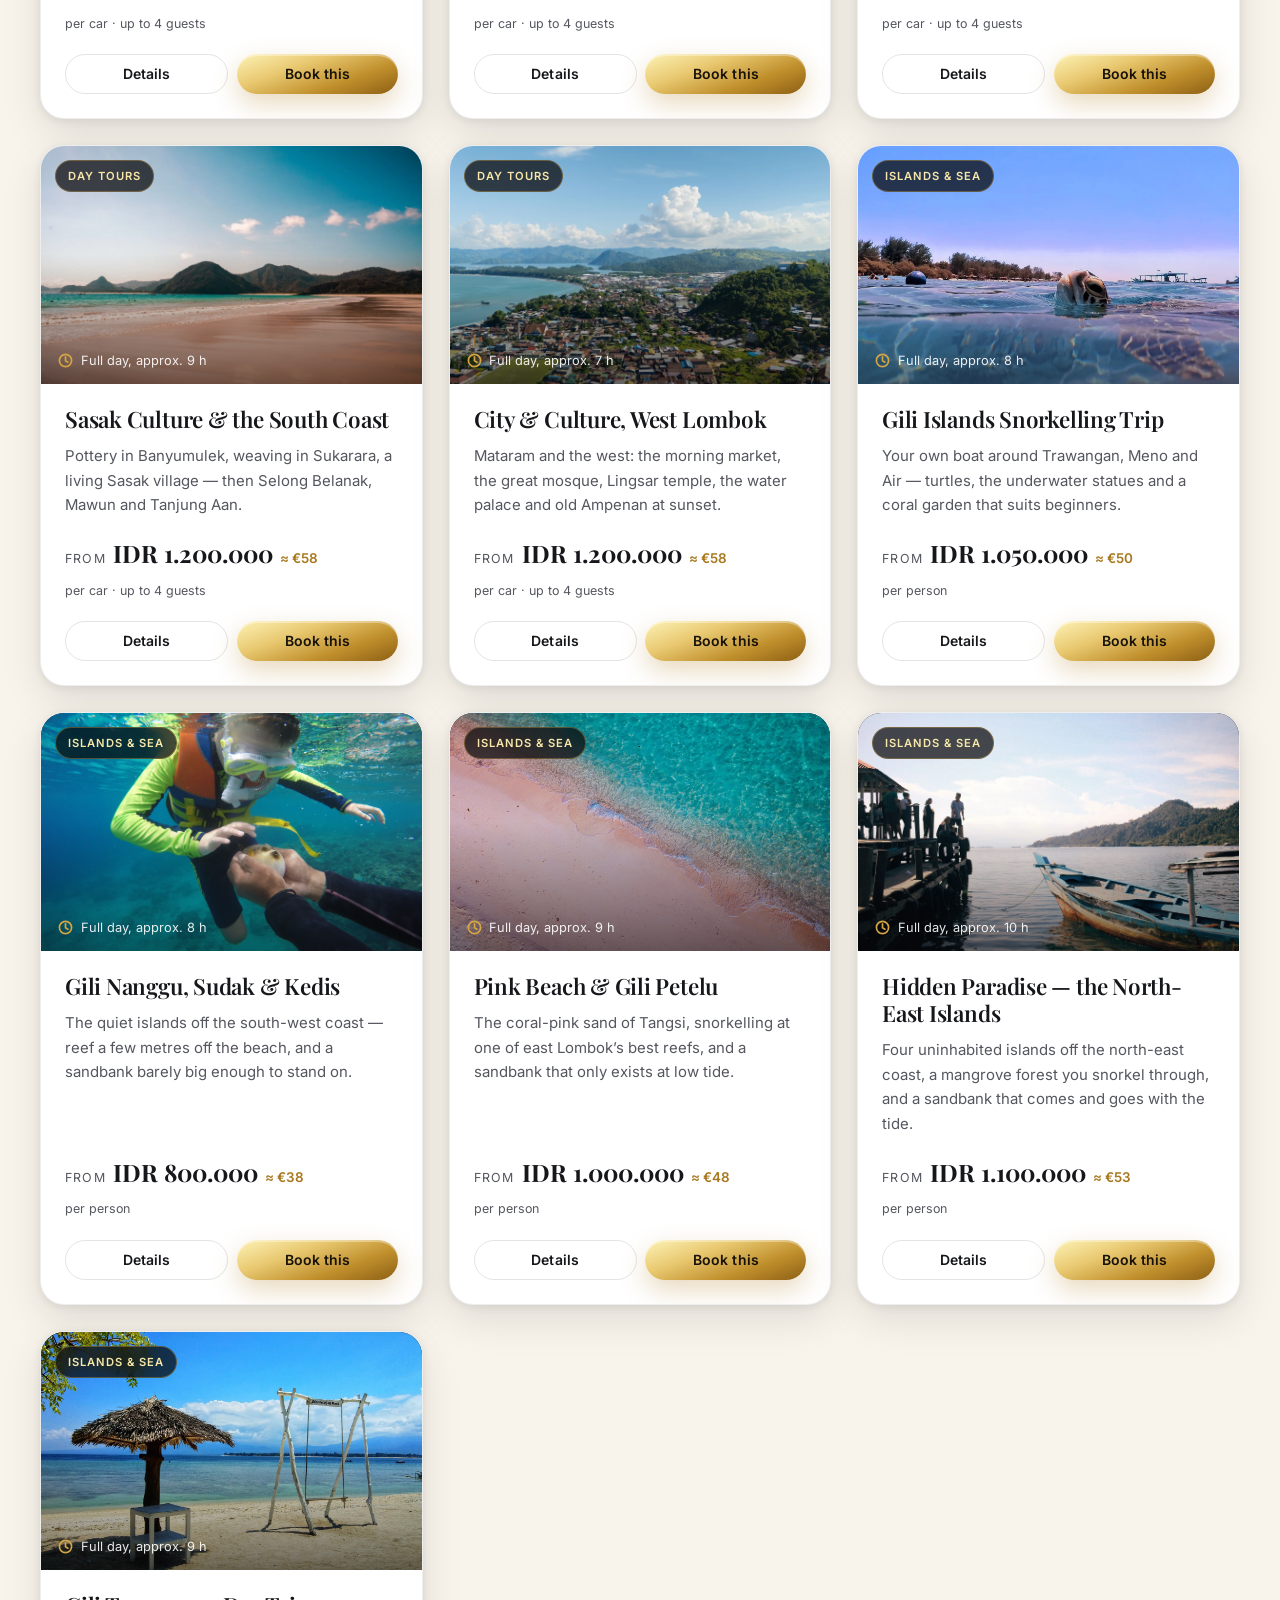
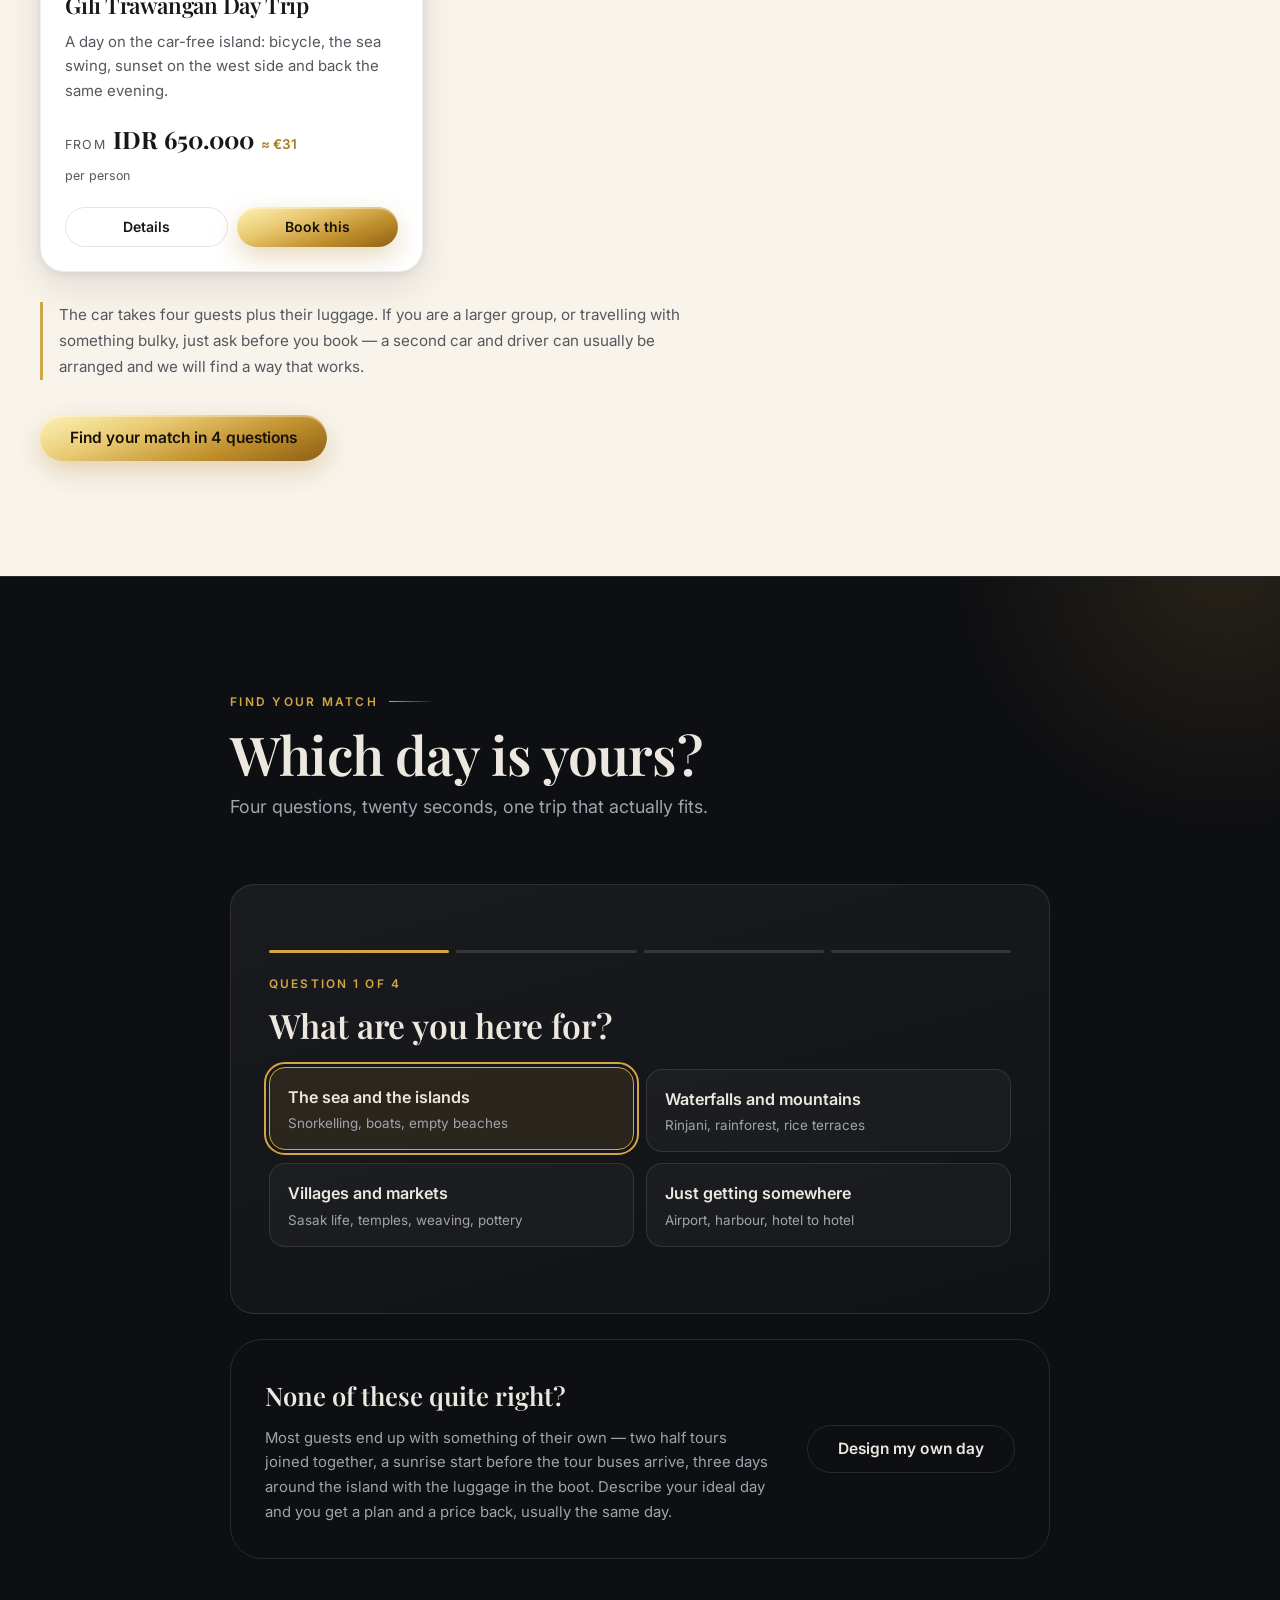
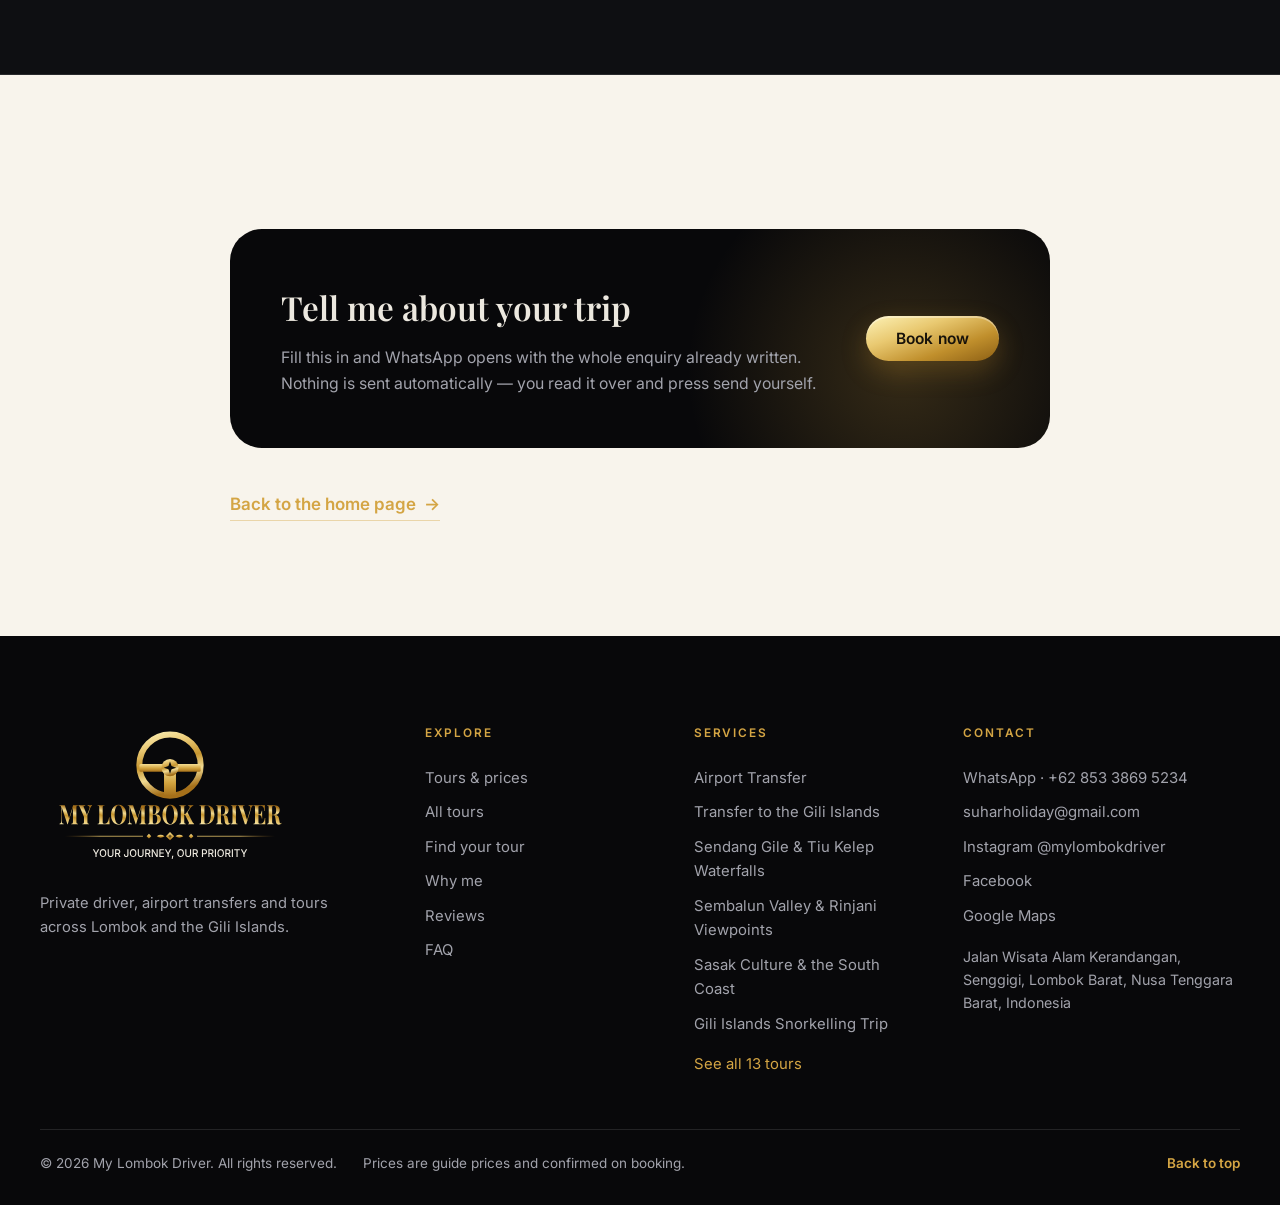
==== commit f3cd61f2: ""Lombok in Three Days" entfernt Die Tour ist raus, und mit ihr alles, was nur wegen ihr existierte: " ====
--- a/tours.html
+++ b/tours.html
@@ -75,7 +75,7 @@
     <header class="sec-head">
       <p class="eyebrow" data-i18n="toursPage.eyebrow">Everything we do</p>
       <h1 data-i18n="toursPage.title">All Lombok tours, transfers &amp; island trips</h1>
-      <p class="sec-sub" data-i18n="toursPage.sub">Fourteen ways to spend a day, from a 30-minute airport run to three days around the island. Fixed prices, everything included spelled out, and every route open to change.</p>
+      <p class="sec-sub" data-i18n="toursPage.sub">Thirteen ways to spend a day, from a 30-minute airport run to a full day on the water. Fixed prices, everything included spelled out, and every route open to change.</p>
     </header>
 
     <div class="filters" id="filters" role="tablist" aria-label="Tour categories"></div>
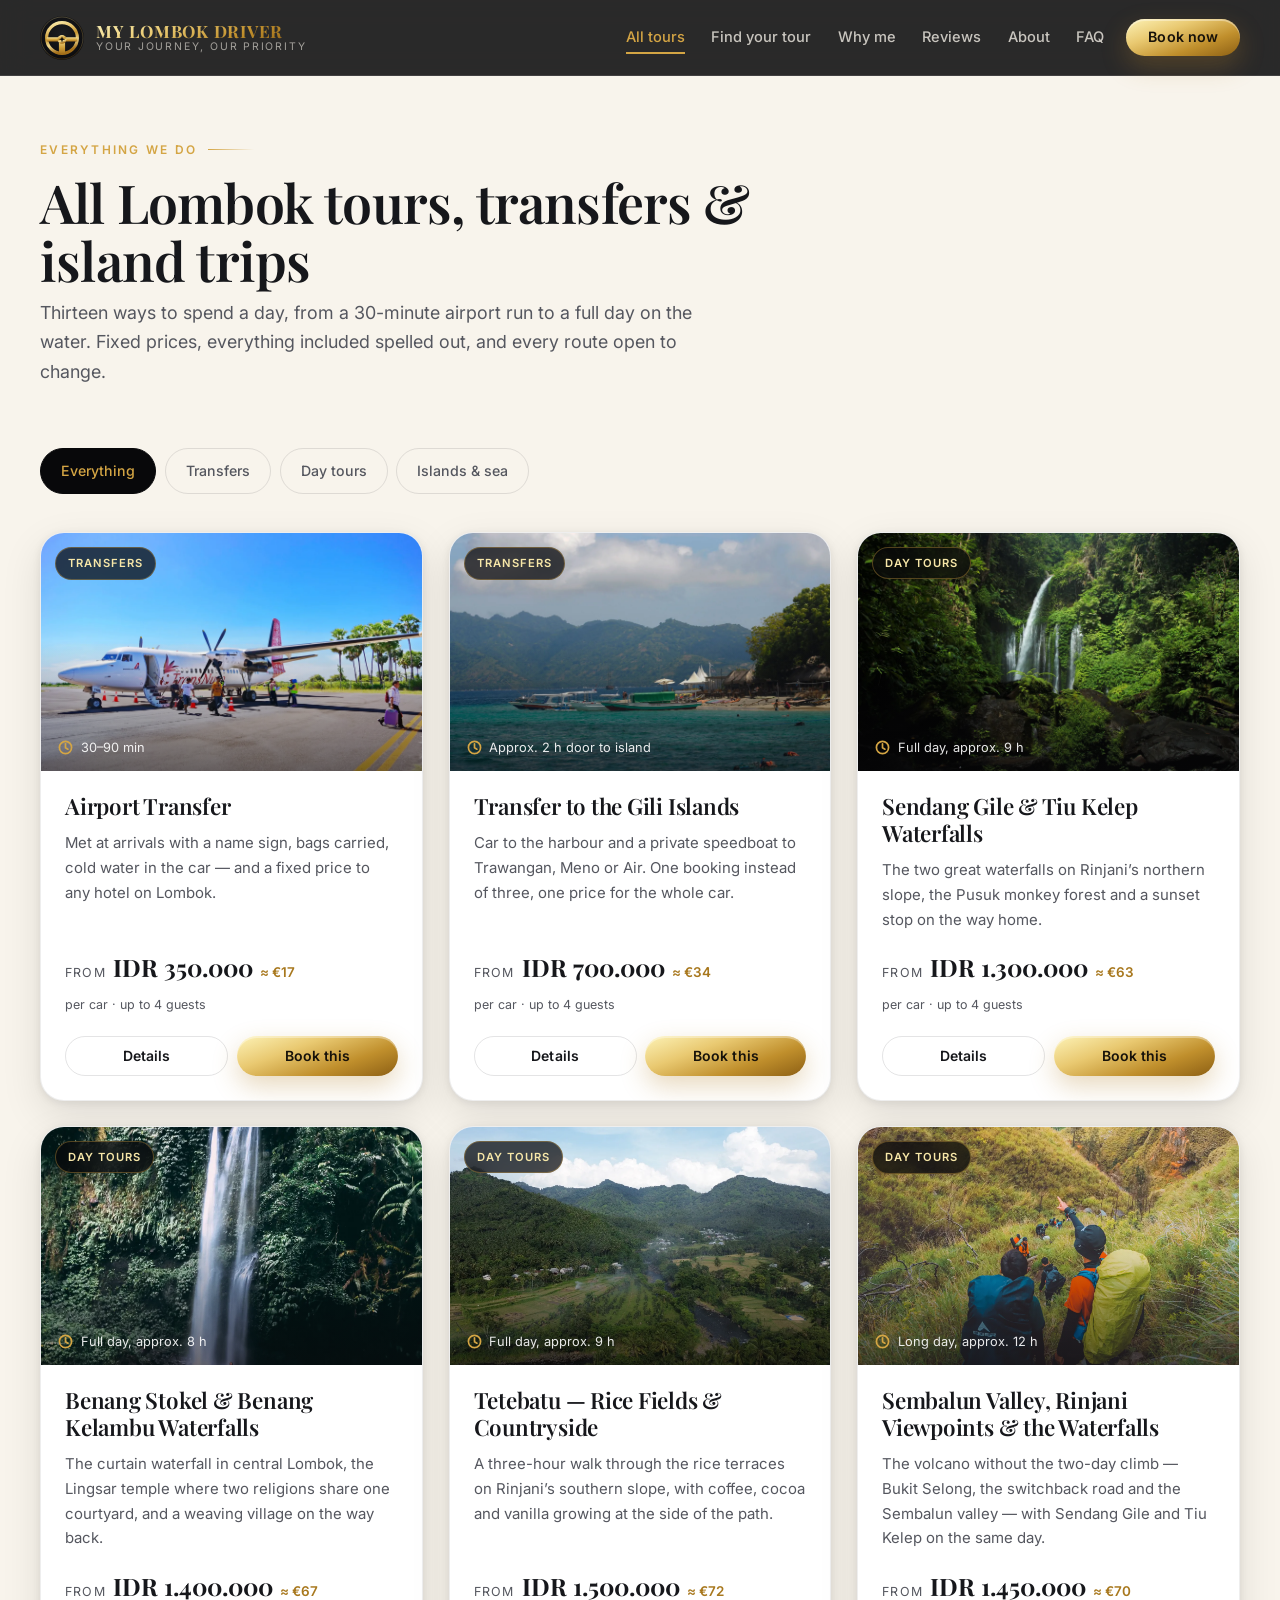
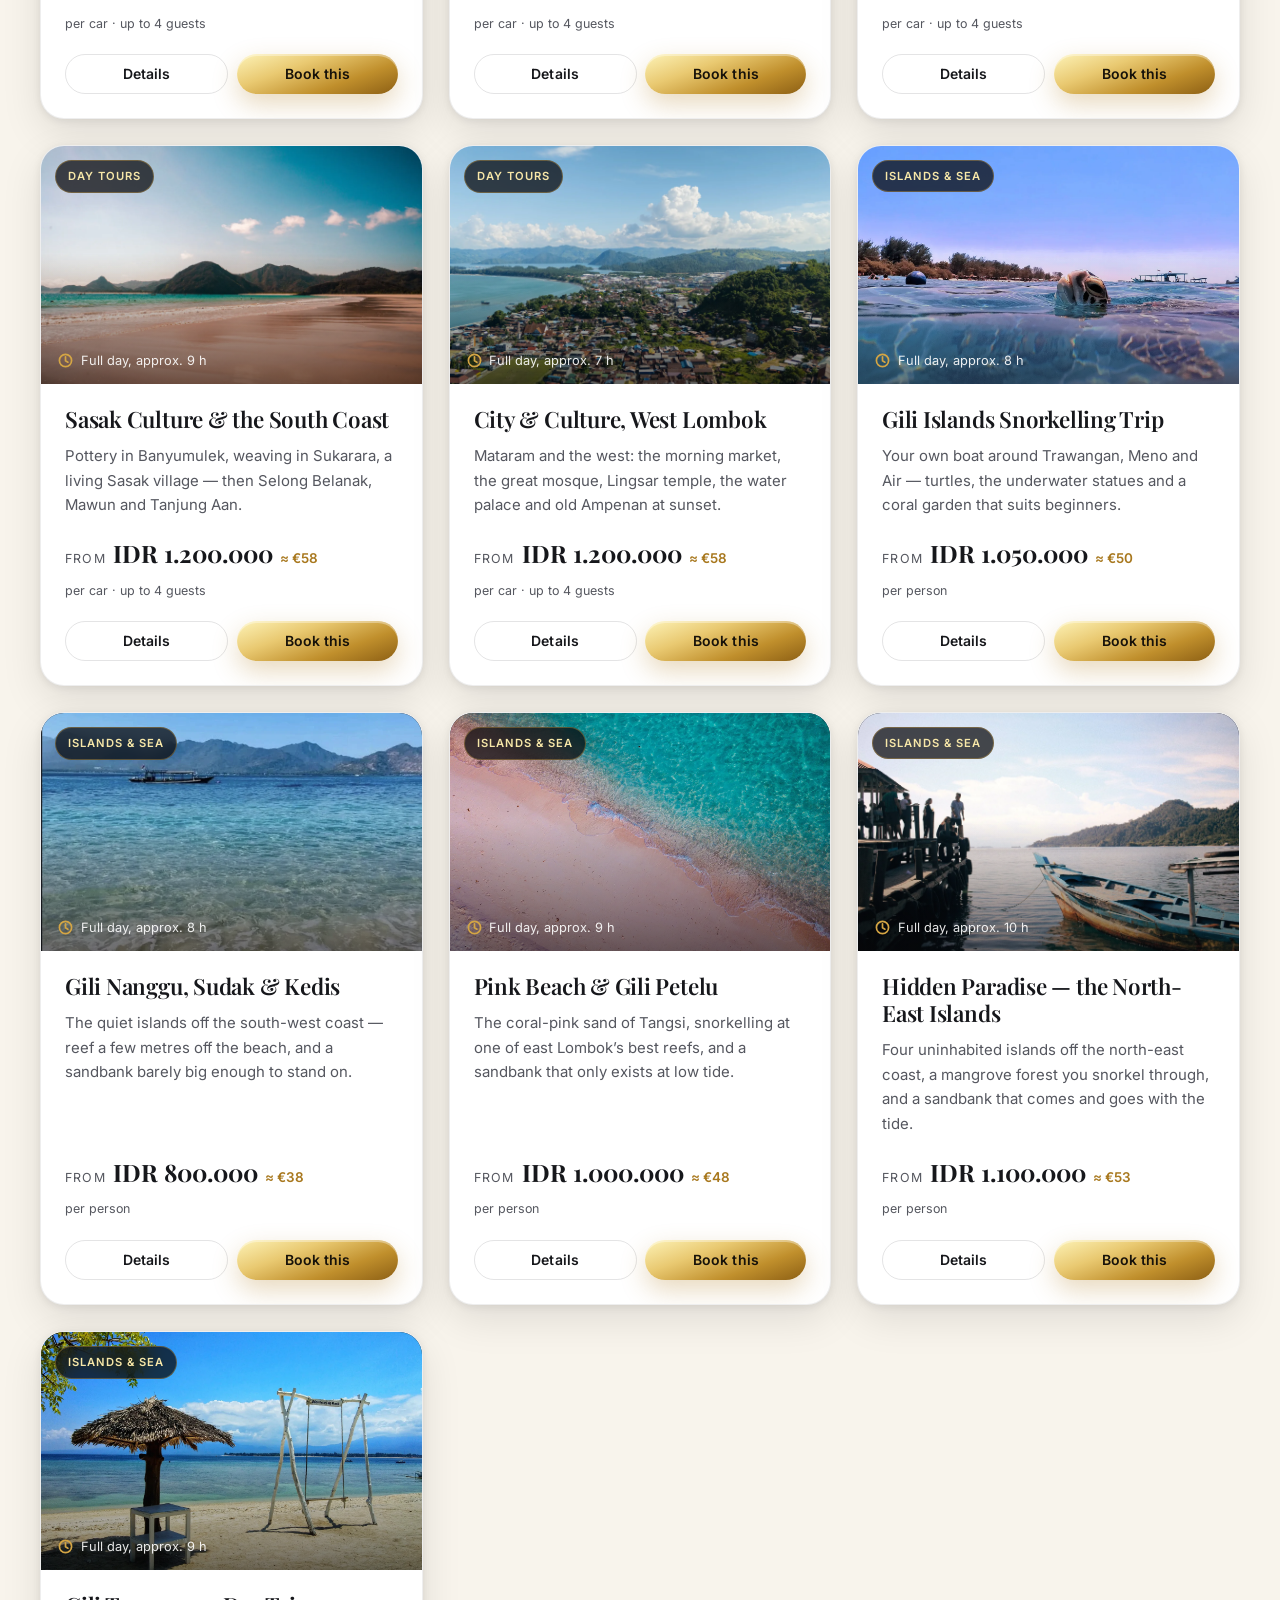
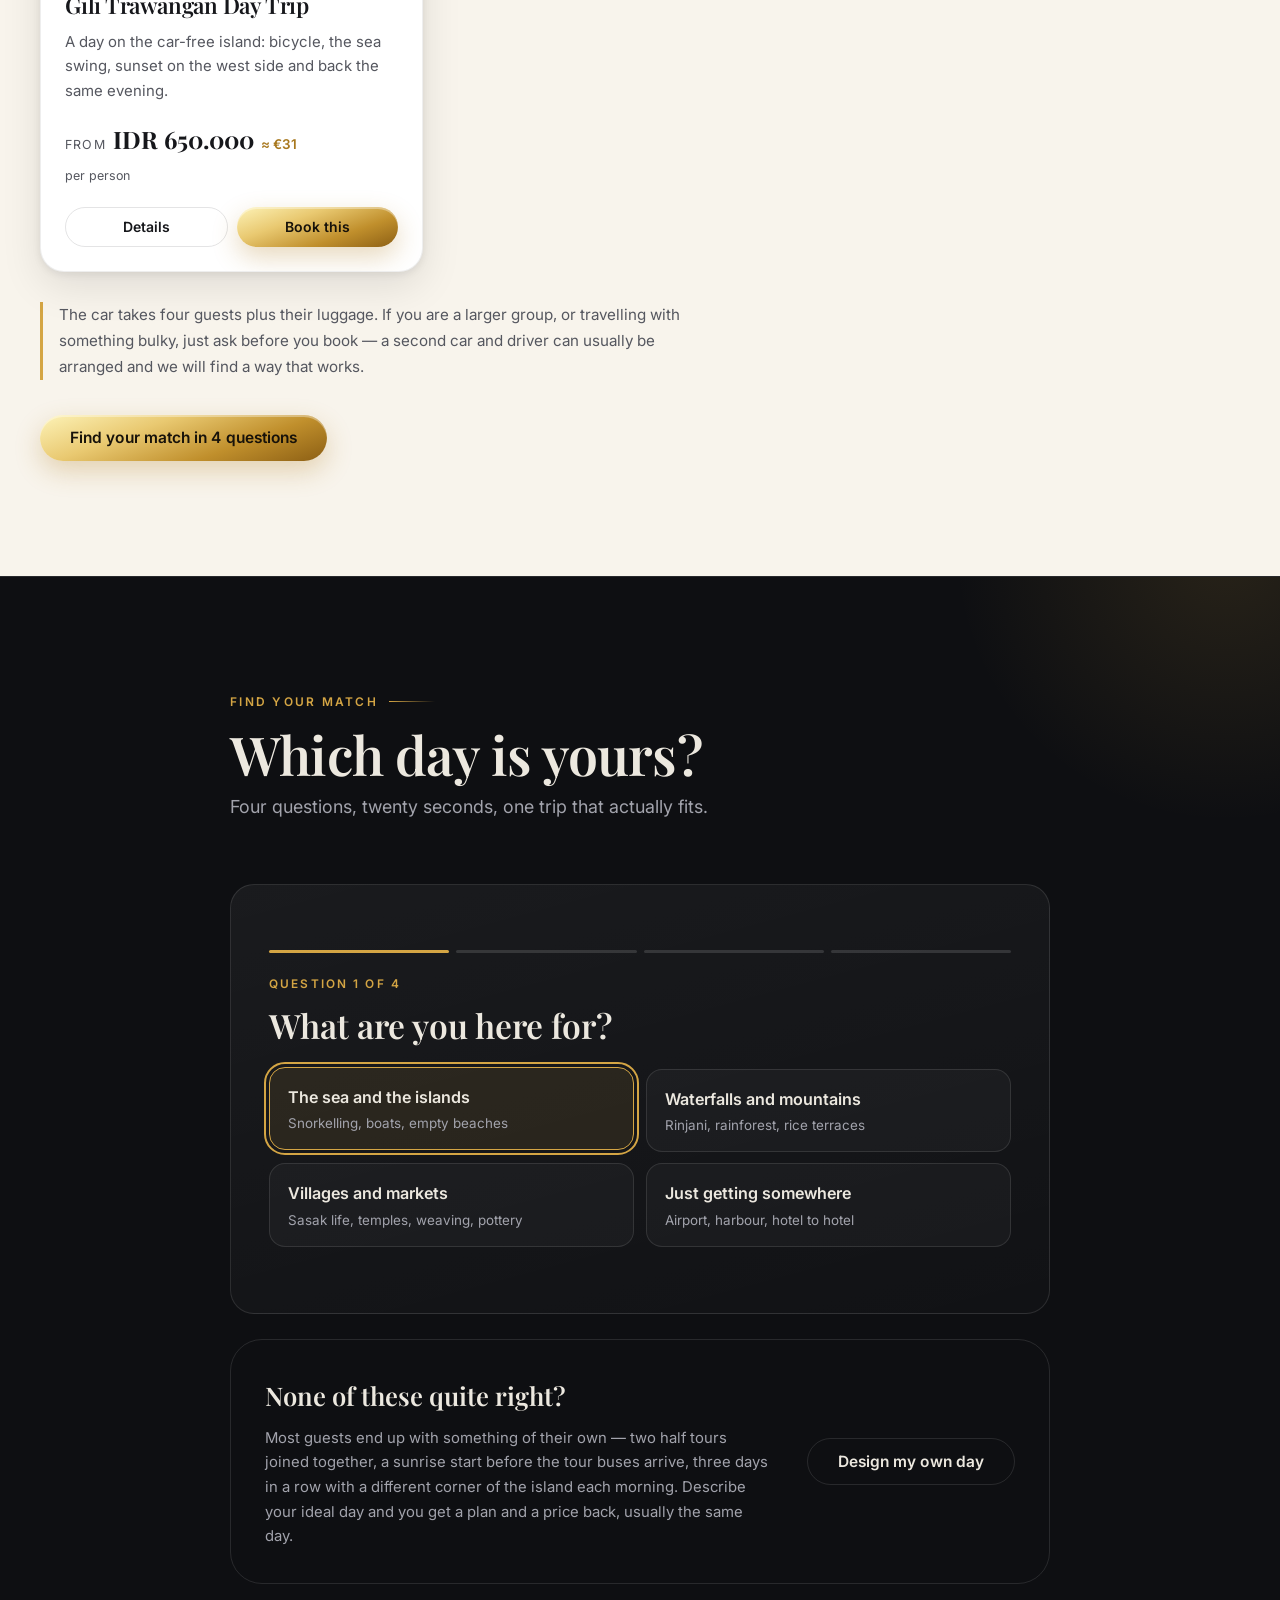
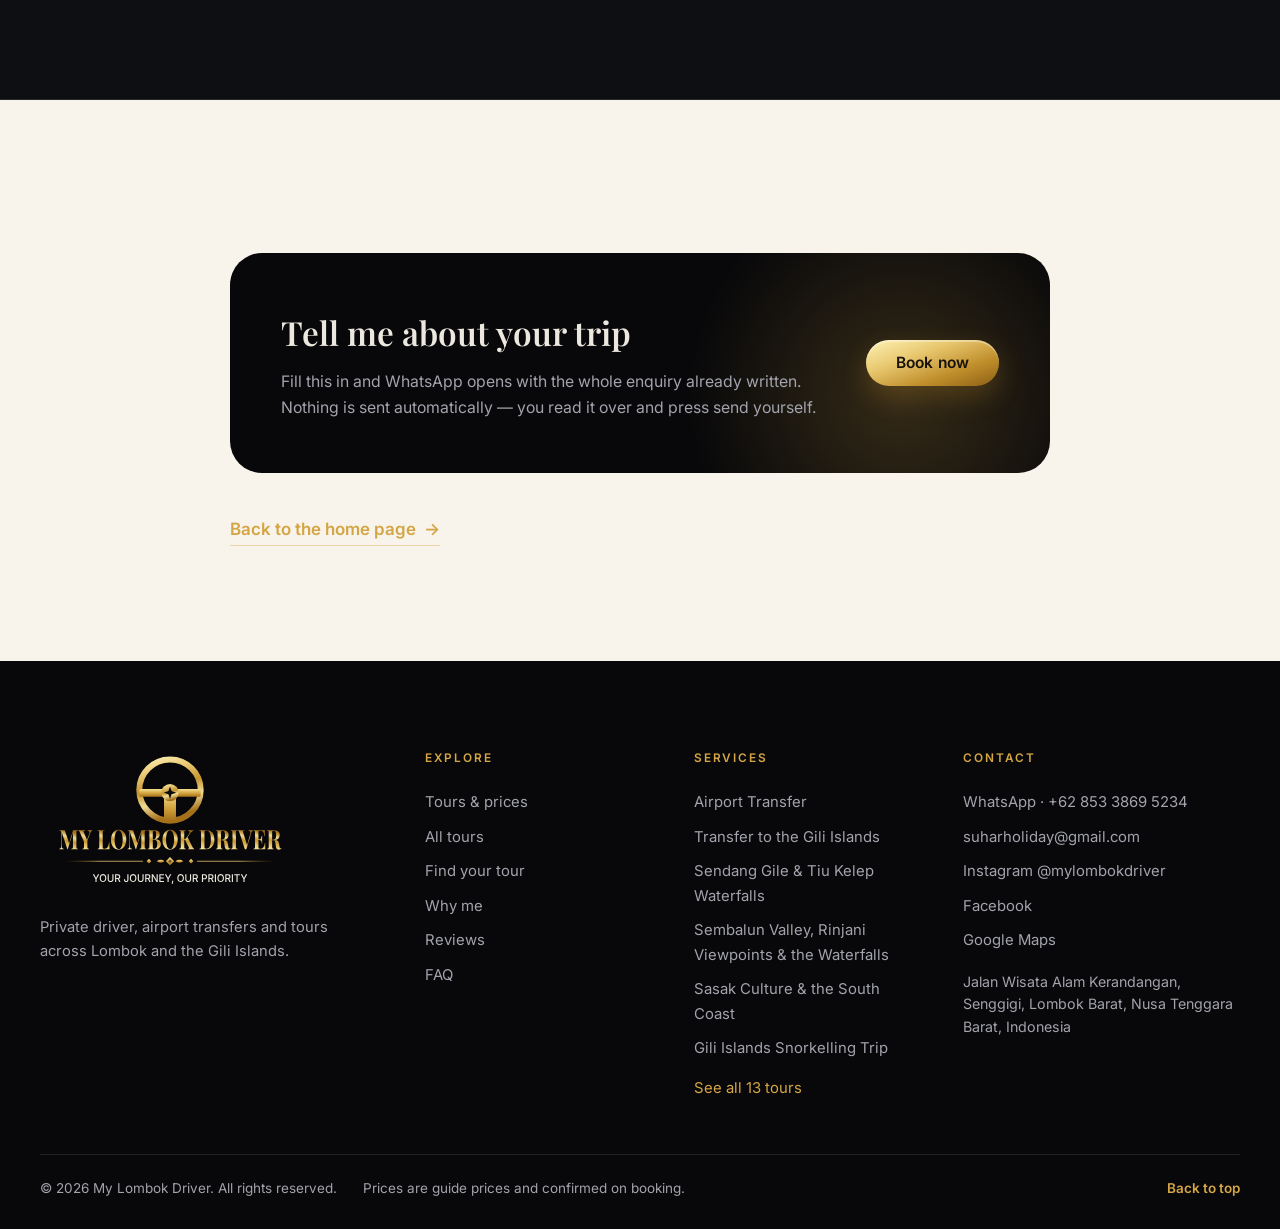
==== commit e5e96f66: "Aenderungswuensche des Fahrers eingearbeitet, Preise freigegeben Die Preise sind bestaetigt ("everyt" ====
--- a/tours.html
+++ b/tours.html
@@ -4,7 +4,7 @@
 <meta charset="utf-8">
 <meta name="viewport" content="width=device-width, initial-scale=1, viewport-fit=cover">
 <title data-i18n="toursPage.metaTitle">All Tours &amp; Prices — Lombok Day Trips, Transfers &amp; Snorkelling | My Lombok Driver</title>
-<meta name="description" data-i18n-attr="content:toursPage.metaDesc" content="Every tour and transfer on Lombok with fixed prices: airport transfers, waterfalls, Rinjani viewpoints, Sasak villages, Gili snorkelling, Pink Beach and a three-day island trip.">
+<meta name="description" data-i18n-attr="content:toursPage.metaDesc" content="Every tour and transfer on Lombok with fixed prices: airport transfers, waterfalls, Rinjani viewpoints, Sasak villages, Gili snorkelling, Pink Beach and the north-east islands.">
 <meta name="theme-color" content="#0A0A0B">
 <meta name="author" content="My Lombok Driver">
 <!-- Ausgeschrieben, siehe Kommentar an derselben Stelle in index.html. -->
@@ -14,7 +14,7 @@
 <meta property="og:url" content="https://lassetoenjann.github.io/mylombokdriver/tours.html">
 <meta property="og:site_name" content="My Lombok Driver">
 <meta property="og:title" data-i18n-attr="content:toursPage.metaTitle" content="All Tours &amp; Prices — Lombok Day Trips, Transfers &amp; Snorkelling | My Lombok Driver">
-<meta property="og:description" data-i18n-attr="content:toursPage.metaDesc" content="Every tour and transfer on Lombok with fixed prices: airport transfers, waterfalls, Rinjani viewpoints, Sasak villages, Gili snorkelling, Pink Beach and a three-day island trip.">
+<meta property="og:description" data-i18n-attr="content:toursPage.metaDesc" content="Every tour and transfer on Lombok with fixed prices: airport transfers, waterfalls, Rinjani viewpoints, Sasak villages, Gili snorkelling, Pink Beach and the north-east islands.">
 <meta property="og:image" content="images/og-image.jpg" id="og-image">
 <meta property="og:locale" content="en_US">
 <meta name="twitter:card" content="summary_large_image">
@@ -102,7 +102,7 @@
     <div class="custom-panel custom-panel--quiet">
       <div class="custom-copy">
         <h3 data-i18n="custom.title">None of these quite right?</h3>
-        <p data-i18n="custom.text">Most guests end up with something of their own — two half tours joined together, a sunrise start before the tour buses arrive, three days around the island with the luggage in the boot. Describe your ideal day and you get a plan and a price back, usually the same day.</p>
+        <p data-i18n="custom.text">Most guests end up with something of their own — two half tours joined together, a sunrise start before the tour buses arrive, three days in a row with a different corner of the island each morning. Describe your ideal day and you get a plan and a price back, usually the same day.</p>
       </div>
       <a class="btn btn-line" href="index.html?service=custom#book" data-i18n="custom.cta">Design my own day</a>
     </div>
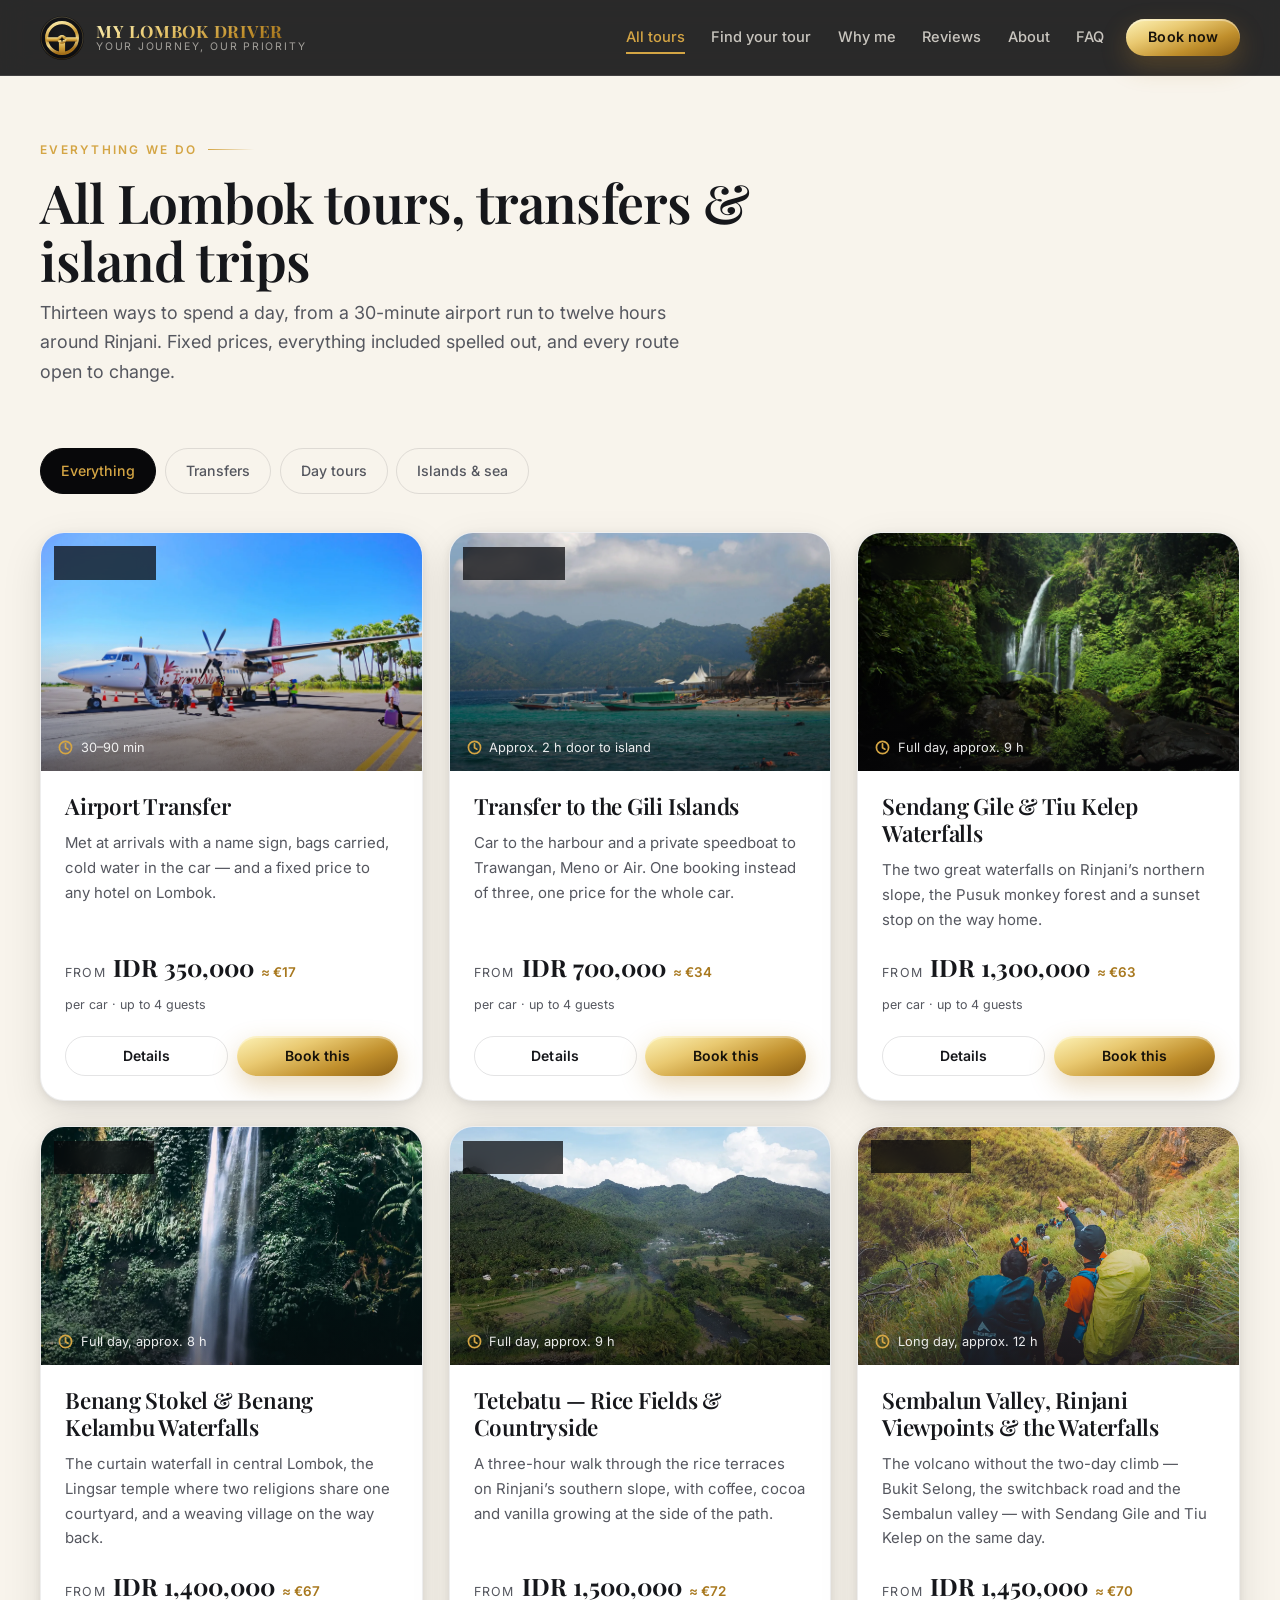
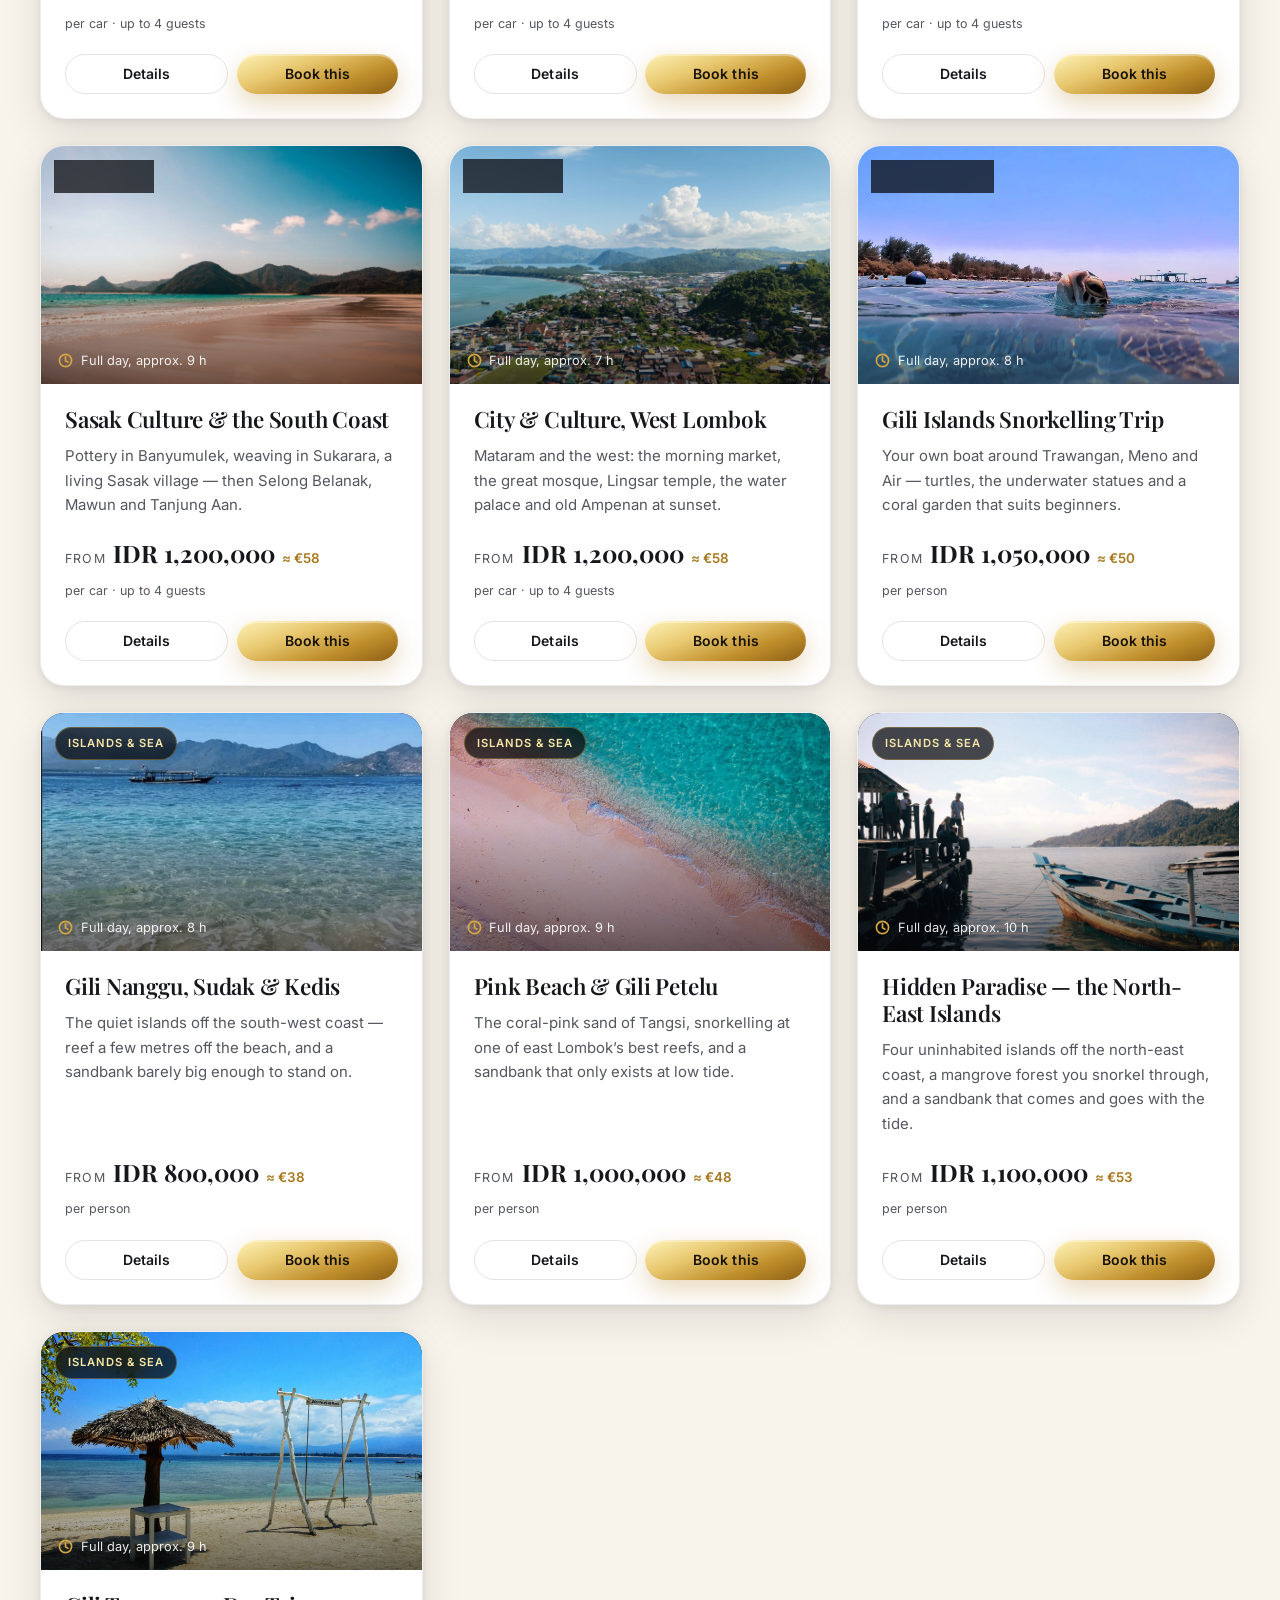
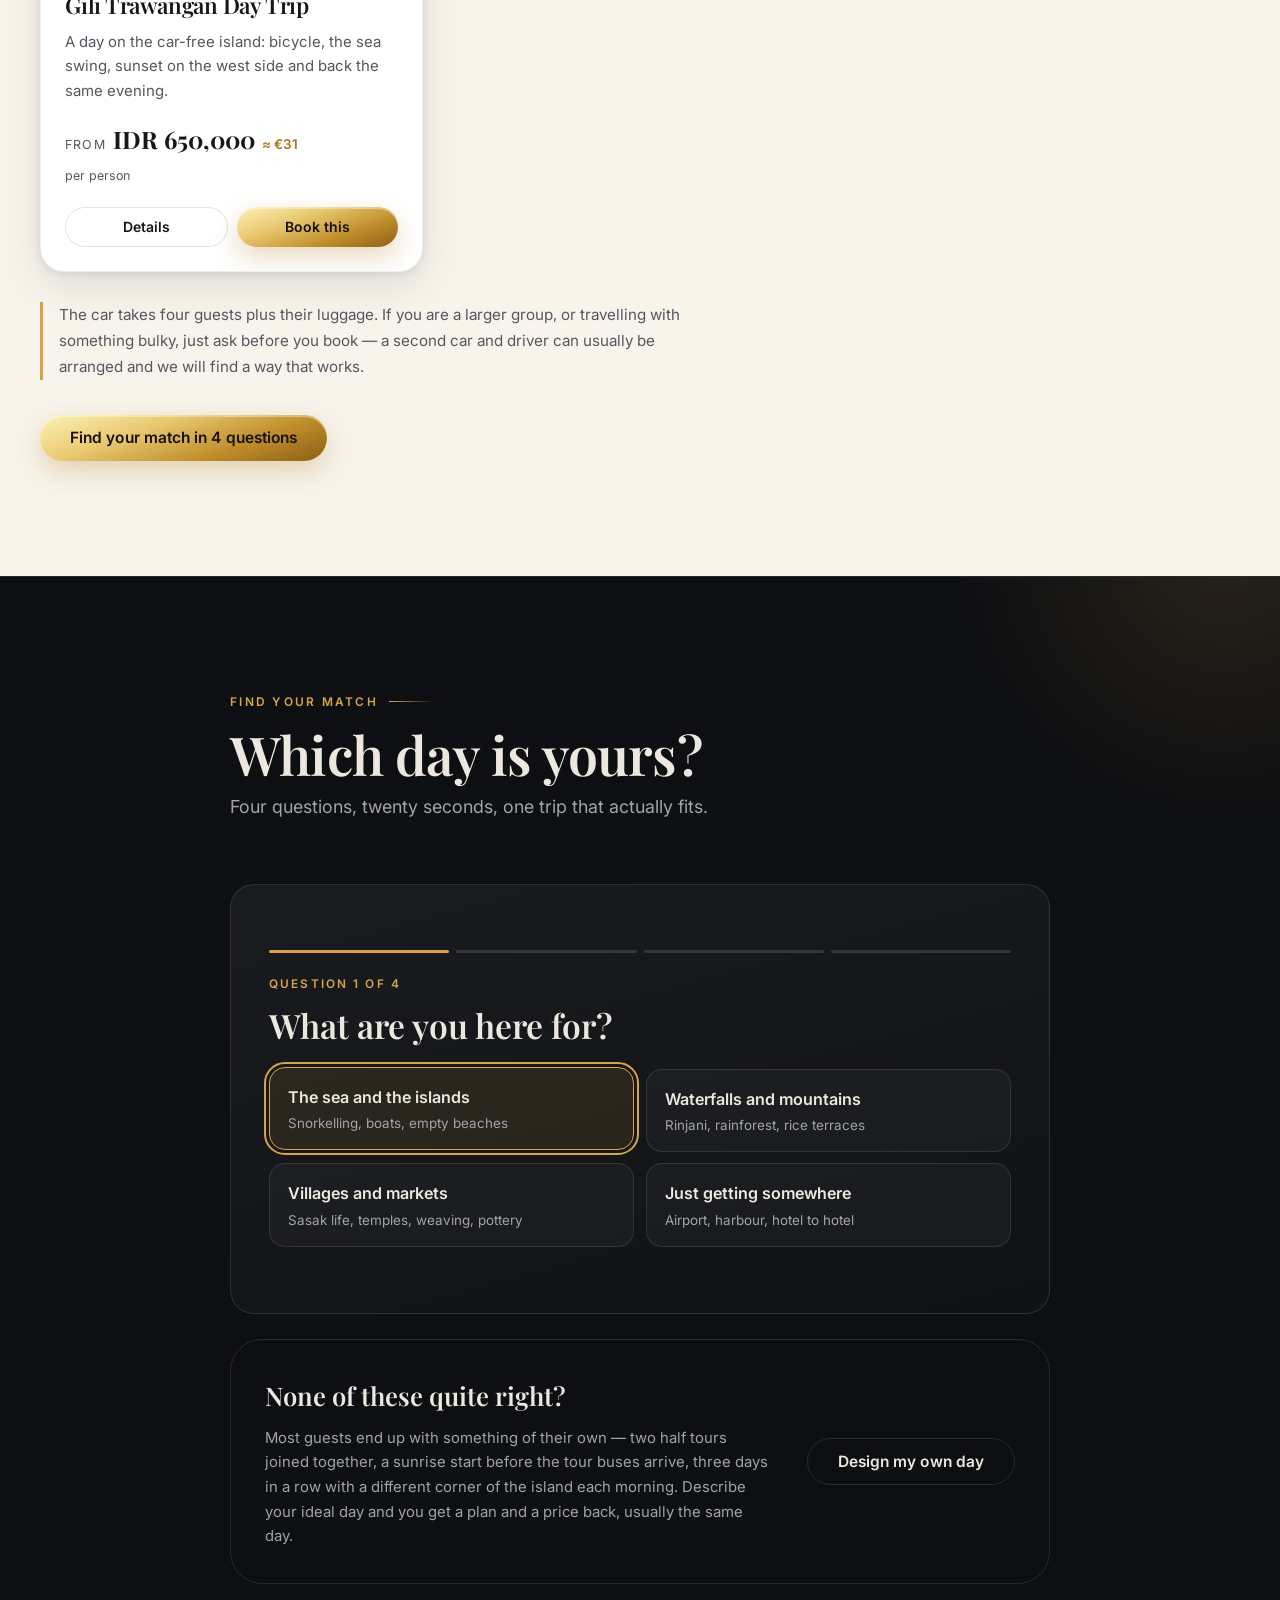
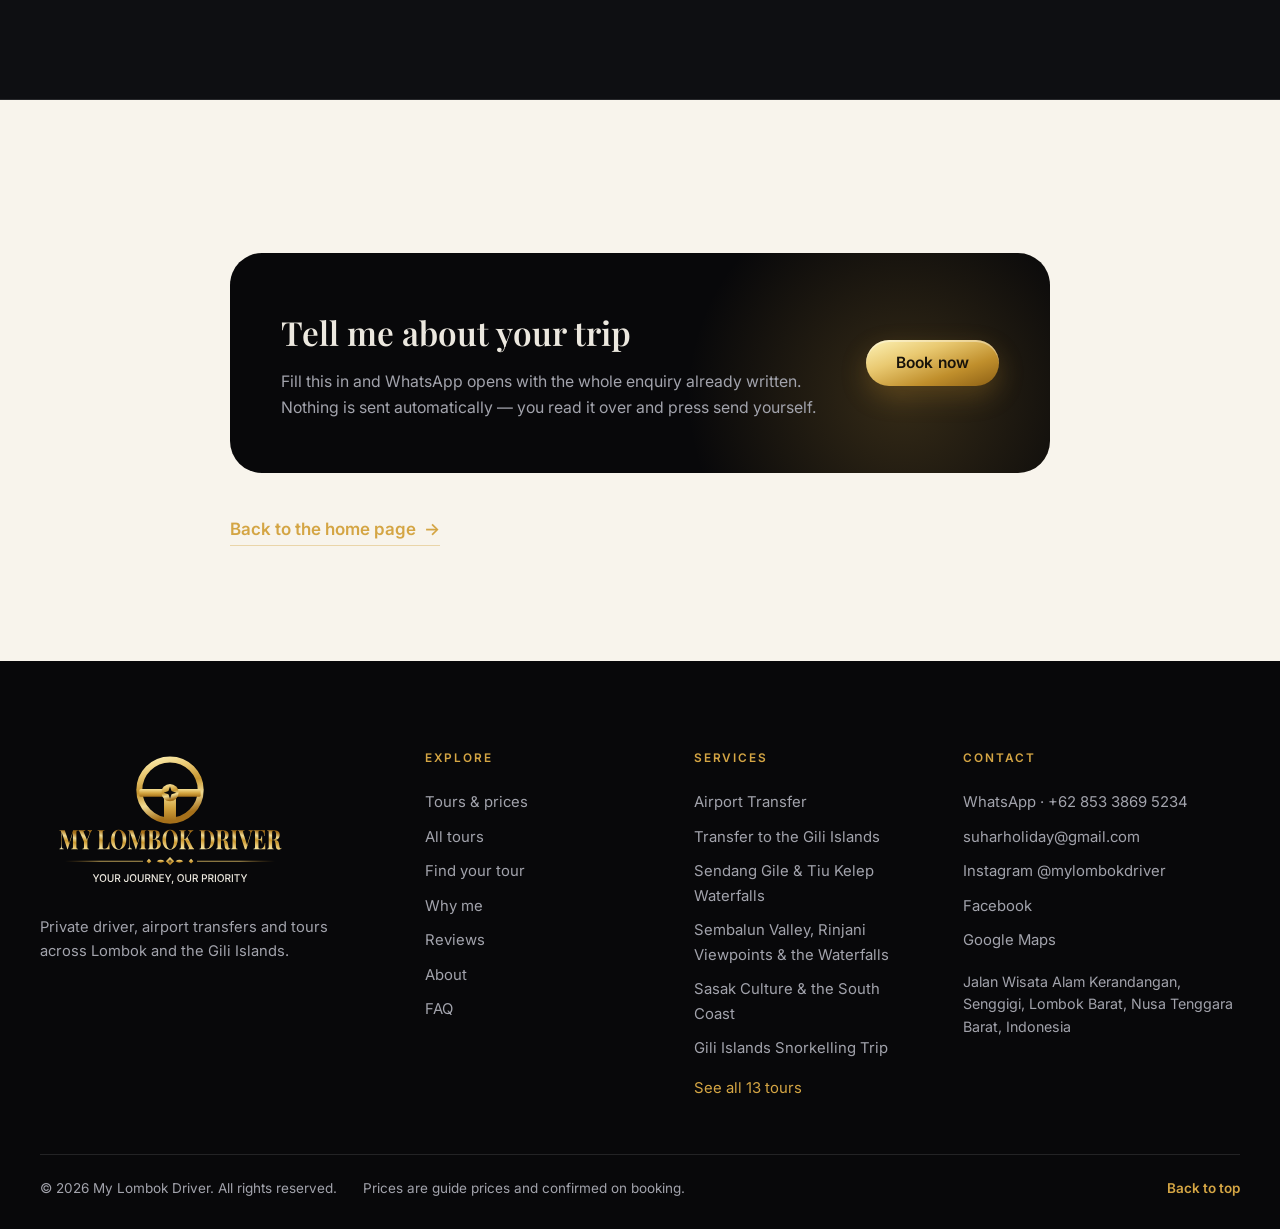
==== commit 61ea8cd4: "Durchsicht: fuenf Unstimmigkeiten korrigiert Vollstaendiger Durchgang durch Texte, Daten, Verhalten " ====
--- a/tours.html
+++ b/tours.html
@@ -75,7 +75,7 @@
     <header class="sec-head">
       <p class="eyebrow" data-i18n="toursPage.eyebrow">Everything we do</p>
       <h1 data-i18n="toursPage.title">All Lombok tours, transfers &amp; island trips</h1>
-      <p class="sec-sub" data-i18n="toursPage.sub">Thirteen ways to spend a day, from a 30-minute airport run to a full day on the water. Fixed prices, everything included spelled out, and every route open to change.</p>
+      <p class="sec-sub" data-i18n="toursPage.sub">Thirteen ways to spend a day, from a 30-minute airport run to twelve hours around Rinjani. Fixed prices, everything included spelled out, and every route open to change.</p>
     </header>
 
     <div class="filters" id="filters" role="tablist" aria-label="Tour categories"></div>
@@ -94,7 +94,7 @@
   <div class="wrap wrap-narrow">
     <header class="sec-head">
       <p class="eyebrow" data-i18n="match.eyebrow">Find your match</p>
-      <h2 data-i18n="match.title">Not sure which day is yours?</h2>
+      <h2 data-i18n="match.title">Which day is yours?</h2>
       <p class="sec-sub" data-i18n="match.sub">Four questions, twenty seconds, one trip that actually fits.</p>
     </header>
     <div class="match-box" id="matchBox"></div>
@@ -139,6 +139,7 @@
       <a href="#match"             data-i18n="nav.match">Find your tour</a>
       <a href="index.html#why"     data-i18n="nav.why">Why me</a>
       <a href="index.html#reviews" data-i18n="nav.reviews">Reviews</a>
+      <a href="index.html#about"    data-i18n="nav.about">About</a>
       <a href="index.html#faq"     data-i18n="nav.faq">FAQ</a>
     </nav>
 
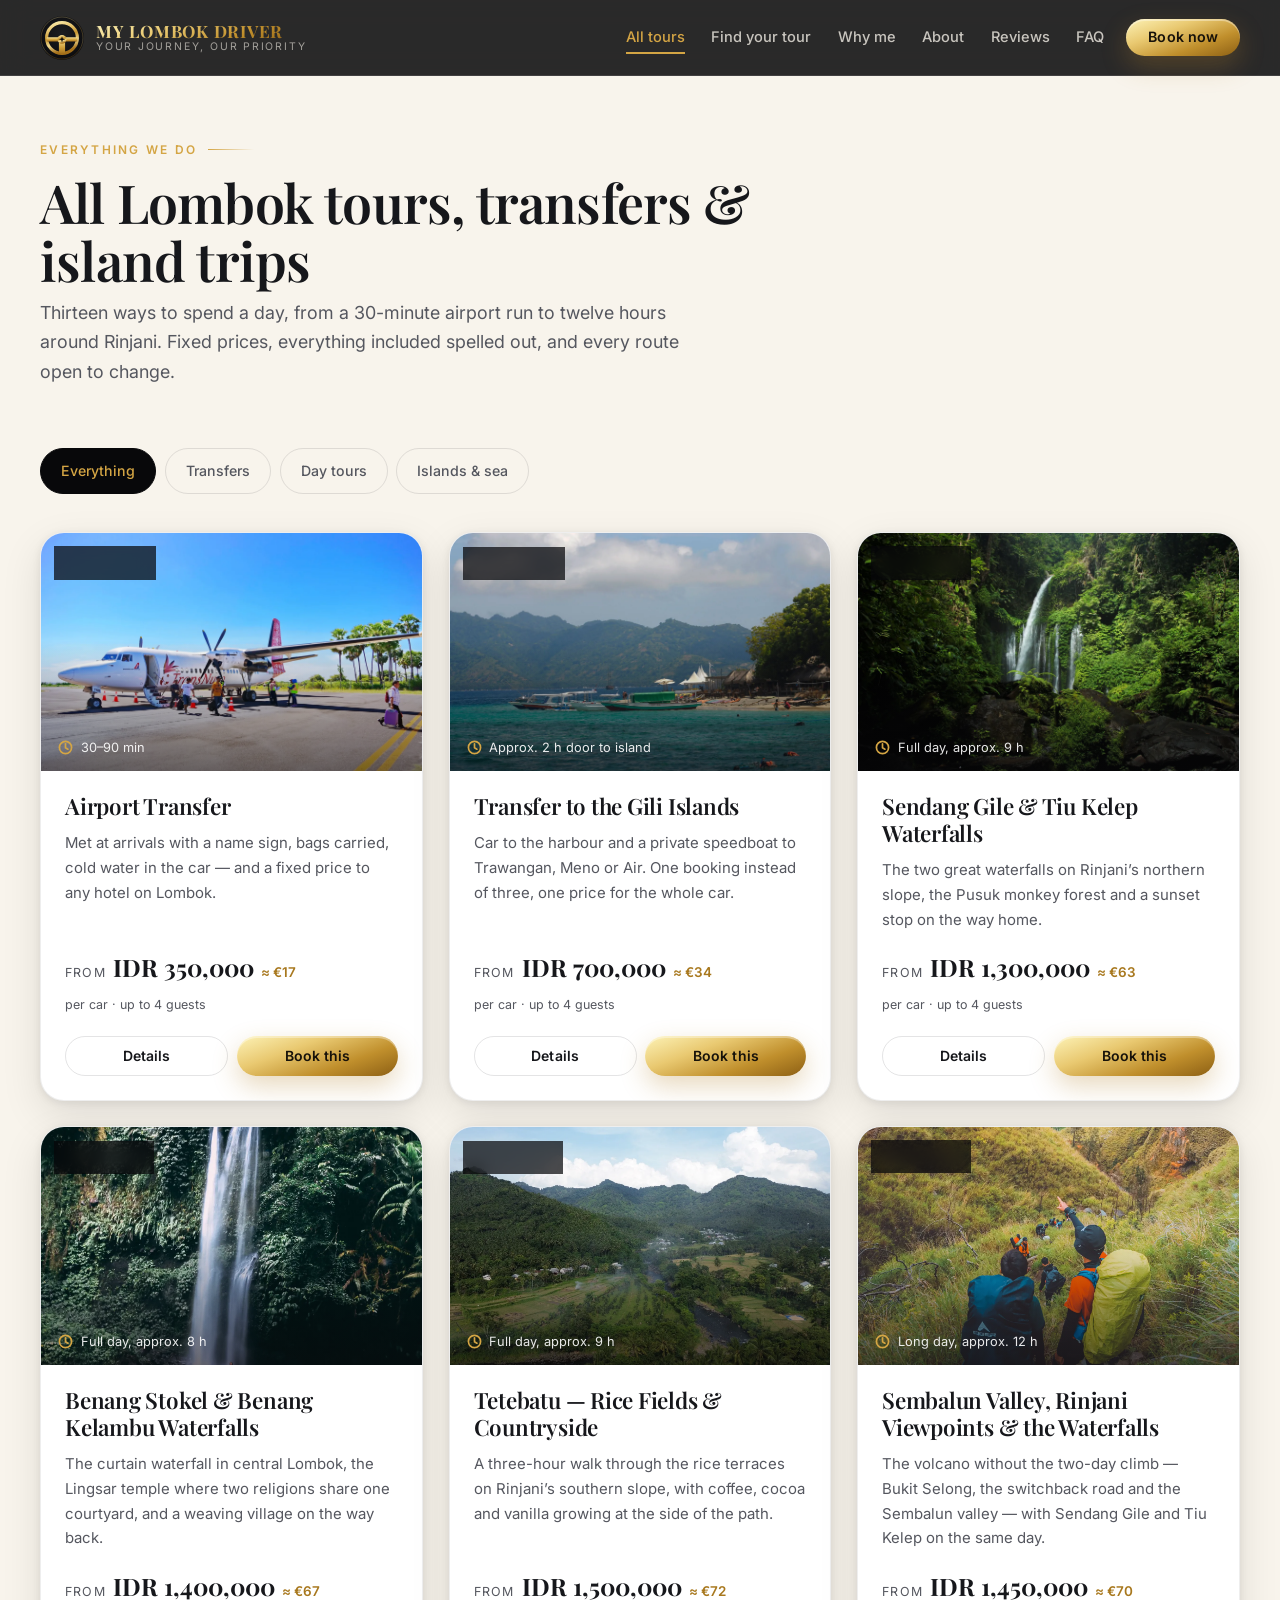
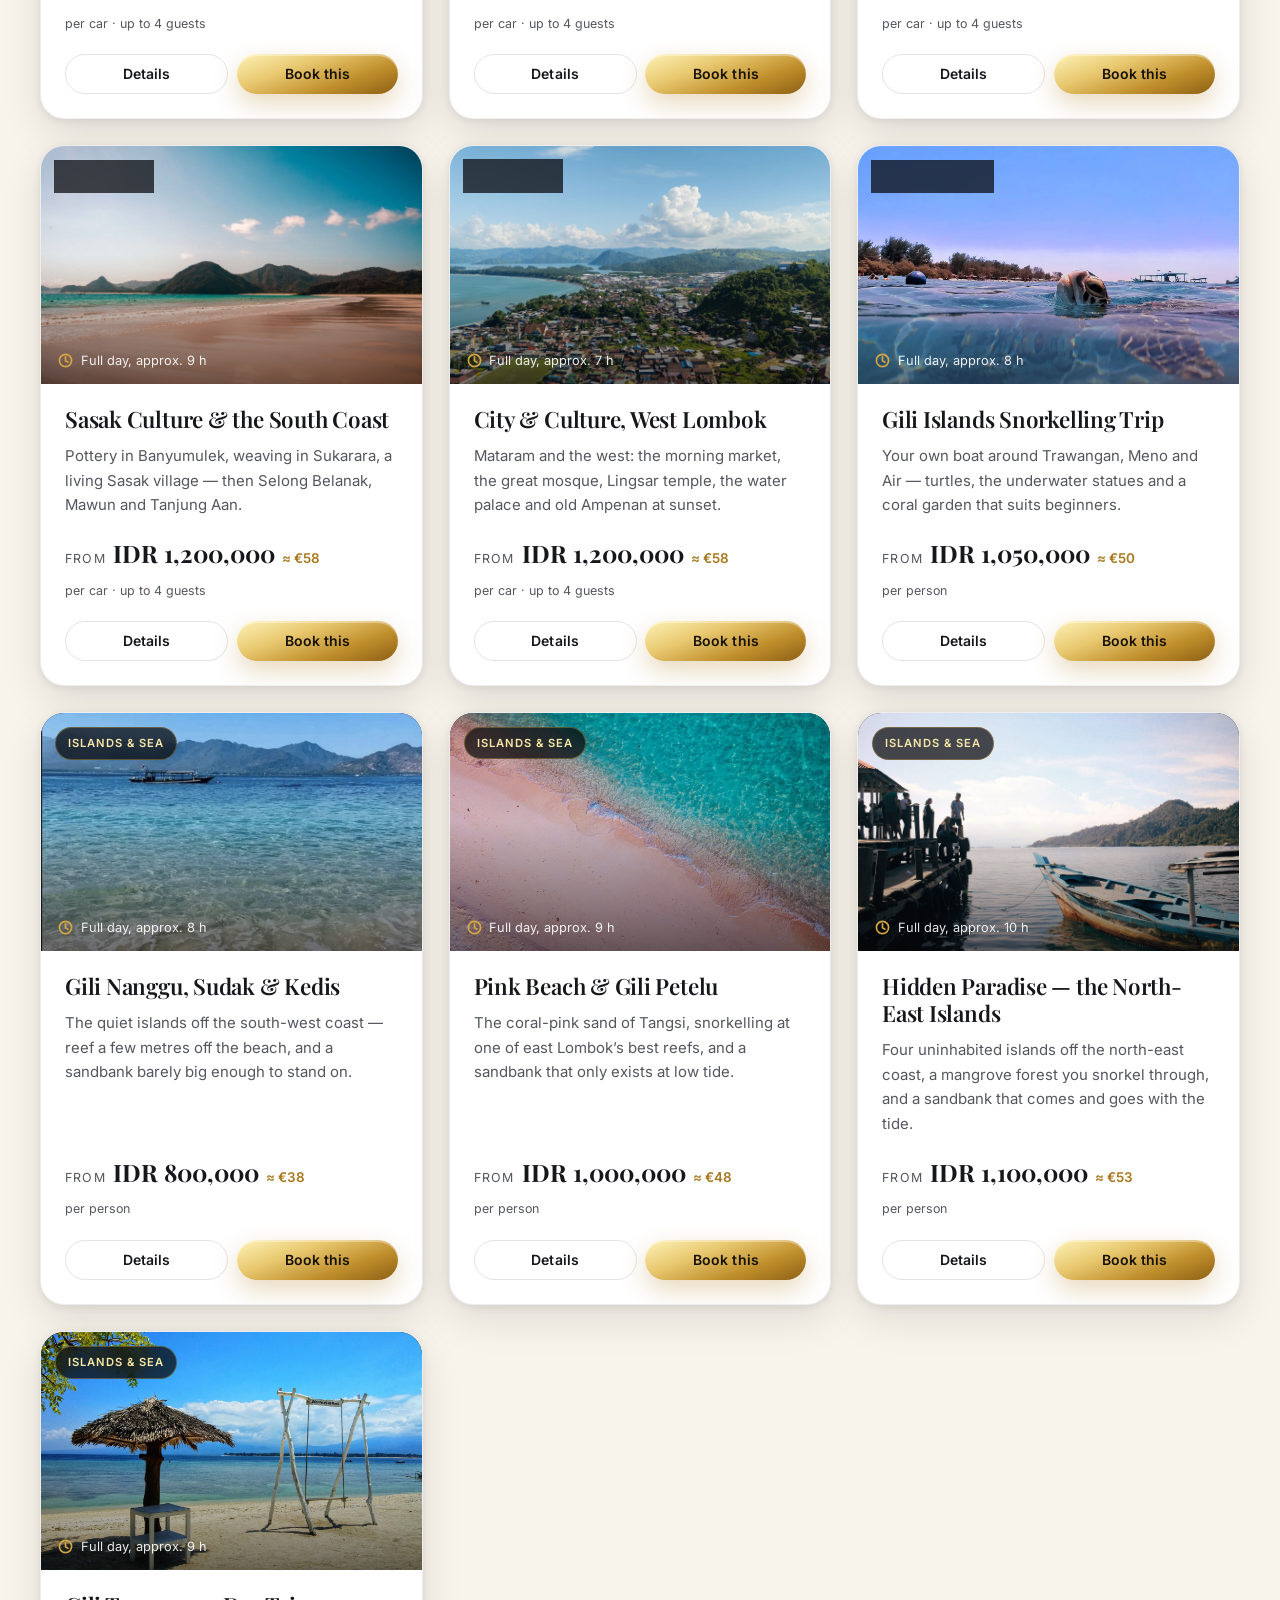
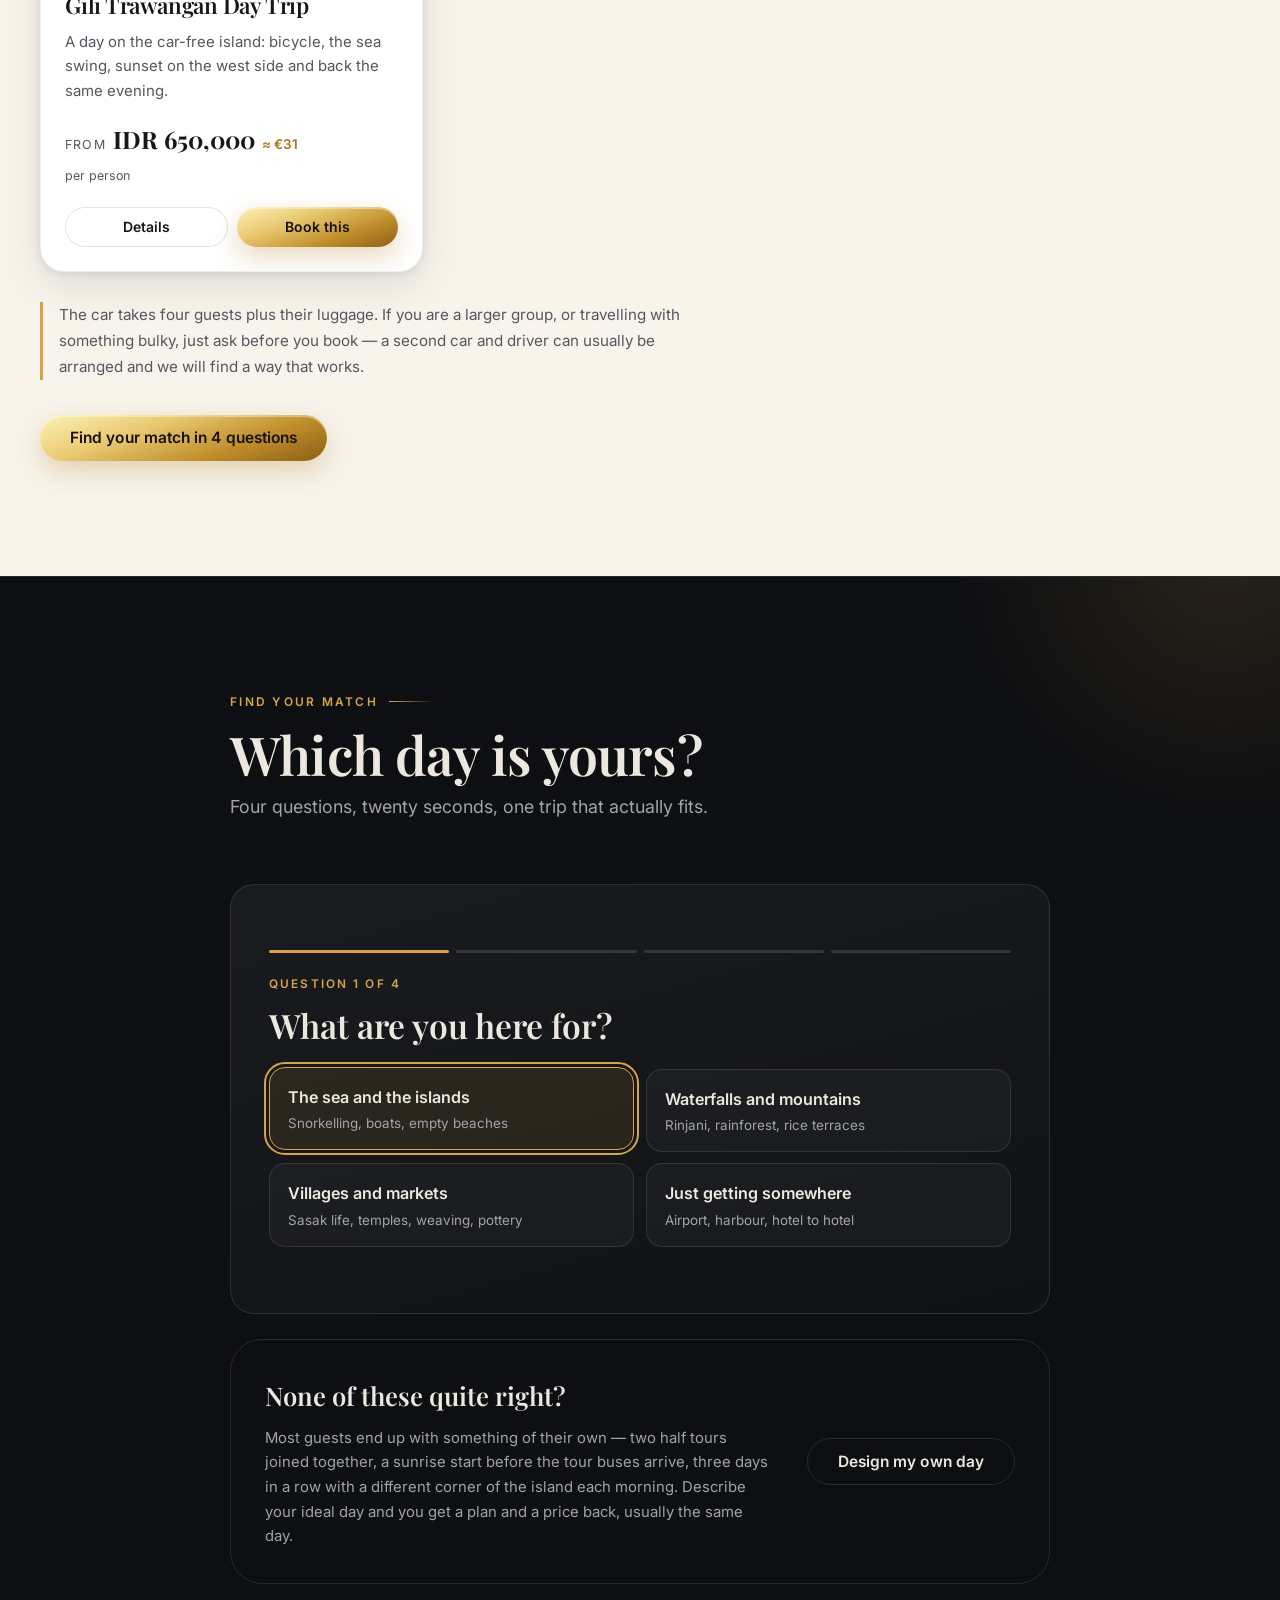
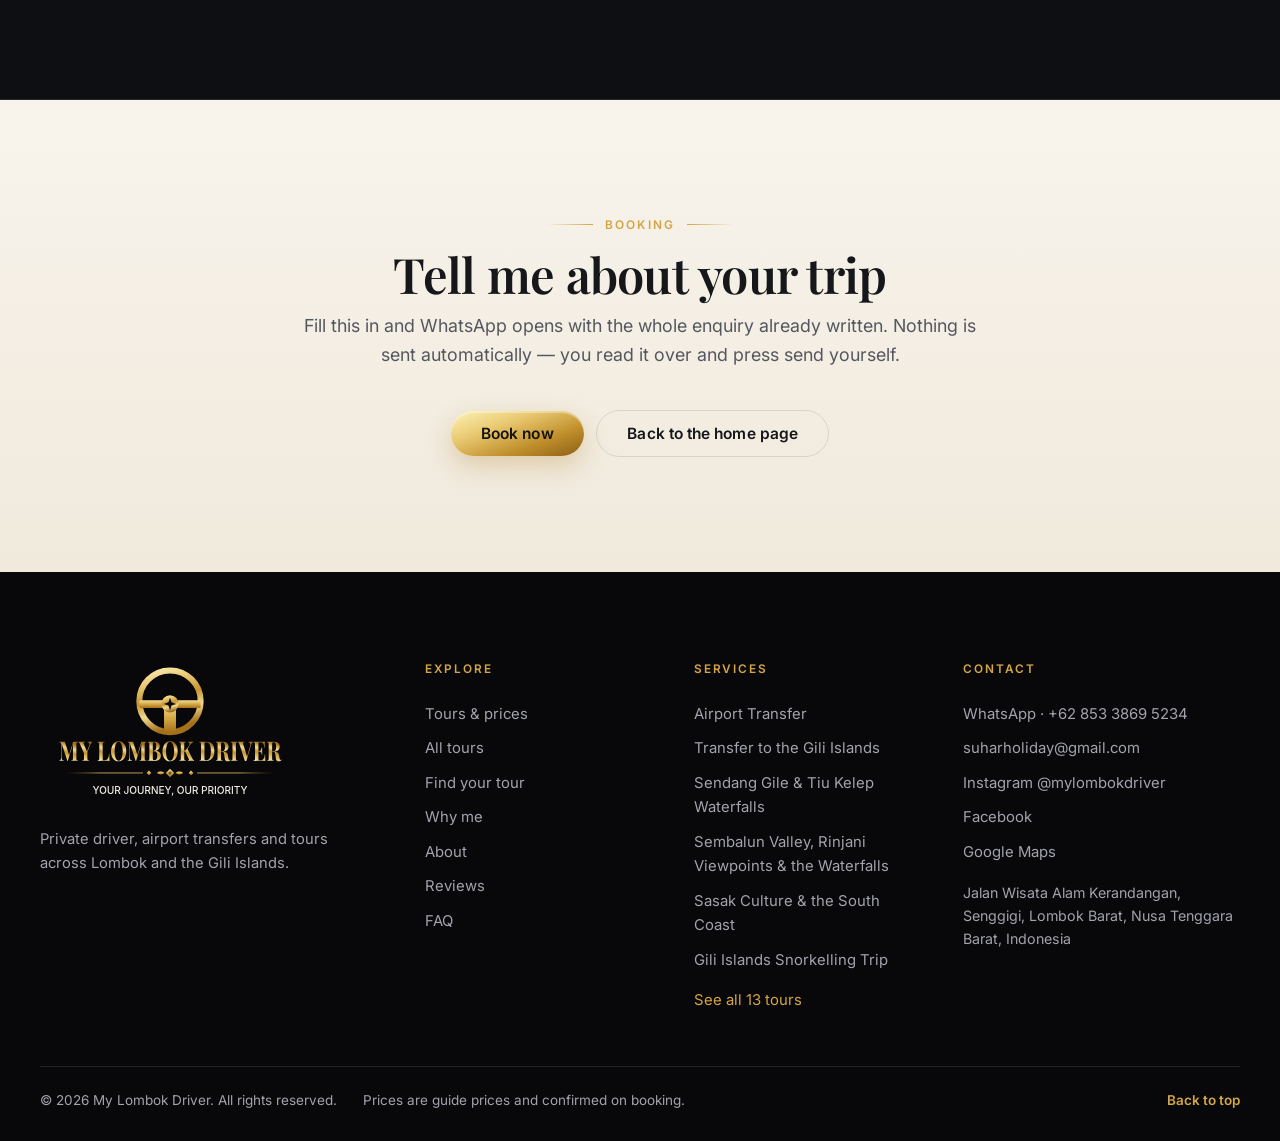
==== commit fdf08728: "Instagram in "Ueber uns" geholt, Filter zurueck auf die Startseite Drei Stellen, die sich fremd ange" ====
--- a/tours.html
+++ b/tours.html
@@ -52,8 +52,8 @@
       <a href="#tours"              data-i18n="nav.allTours">All tours</a>
       <a href="#match"              data-i18n="nav.match">Find your tour</a>
       <a href="index.html#why"      data-i18n="nav.why">Why me</a>
+      <a href="index.html#about"    data-i18n="nav.about">About</a>
       <a href="index.html#reviews"  data-i18n="nav.reviews">Reviews</a>
-      <a href="index.html#about"    data-i18n="nav.about">About</a>
       <a href="index.html#faq"      data-i18n="nav.faq">FAQ</a>
     </nav>
 
@@ -110,16 +110,22 @@
 </section>
 
 <!-- ══════════════════════════════════════════ BACK TO BOOKING ═════════════ -->
-<section class="sec">
+<!-- This was a dark card floating in a light section, directly under the dark
+     matcher — a black box with a bright gap above it and no edge of its own,
+     so it read as something that had come loose. It is a proper closing
+     section now: the same sand background the booking form has on the home
+     page, a real section header, and the two ways on side by side. -->
+<section class="sec sec-book">
   <div class="wrap wrap-narrow">
-    <div class="custom-panel">
-      <div class="custom-copy">
-        <h2 data-i18n="book.title">Tell me about your trip</h2>
-        <p data-i18n="book.sub">Fill this in and WhatsApp opens with the whole enquiry already written. Nothing is sent automatically — you read it over and press send yourself.</p>
-      </div>
+    <header class="sec-head book-head">
+      <p class="eyebrow" data-i18n="book.eyebrow">Booking</p>
+      <h2 data-i18n="book.title">Tell me about your trip</h2>
+      <p class="sec-sub" data-i18n="book.sub">Fill this in and WhatsApp opens with the whole enquiry already written. Nothing is sent automatically — you read it over and press send yourself.</p>
+    </header>
+    <div class="tours-more tours-more--center">
       <a class="btn btn-gold" href="index.html#book" data-i18n="nav.book">Book now</a>
+      <a class="btn btn-line" href="index.html" data-i18n="toursPage.back">Back to the home page</a>
     </div>
-    <p class="sec-foot"><a class="link-gold" href="index.html" data-i18n="toursPage.back">Back to the home page</a></p>
   </div>
 </section>
 </main>
@@ -138,8 +144,8 @@
       <a href="#tours"             data-i18n="nav.allTours">All tours</a>
       <a href="#match"             data-i18n="nav.match">Find your tour</a>
       <a href="index.html#why"     data-i18n="nav.why">Why me</a>
+      <a href="index.html#about"   data-i18n="nav.about">About</a>
       <a href="index.html#reviews" data-i18n="nav.reviews">Reviews</a>
-      <a href="index.html#about"    data-i18n="nav.about">About</a>
       <a href="index.html#faq"     data-i18n="nav.faq">FAQ</a>
     </nav>
 
--- a/css/style.css
+++ b/css/style.css
@@ -121,7 +121,15 @@
 .sec-foot { margin-top: 42px; }
 /* A section that is one element tall — the Instagram band. Full section
    padding around a single panel left a hole in the page. */
-.sec-slim { padding: clamp(46px, 5vw, 74px) 0; }
+/* Two pairs of dark sections now touch: the matcher against "Why book direct",
+   and the reviews against the FAQ. Both would otherwise read as one endless
+   slab. The upper one of each pair gets the lighter ink and a hairline, which
+   is enough to say "this is a different thing" without inventing a colour. */
+#match, #faq {
+  background: var(--ink-1);
+  border-block: 1px solid var(--line-d);
+  overflow: hidden;
+}
 
 .eyebrow {
   font-size: .745rem; font-weight: 600; letter-spacing: .19em; text-transform: uppercase;
@@ -417,6 +425,9 @@
 .tours-more {
   margin-top: 2.2rem; display: flex; flex-wrap: wrap; align-items: center; gap: .8rem;
 }
+/* The closing section of tours.html uses the same row under a centred header,
+   so the buttons centre with it. */
+.tours-more--center { justify-content: center; margin-top: 0; }
 @media (max-width: 560px) {
   .tours-more .btn { width: 100%; }
 }
@@ -617,22 +628,42 @@
 .value-card h3 { font-family: var(--ff-display); font-size: 1.26rem; font-weight: 600; margin-bottom: .5rem; }
 .value-card p { font-size: .935rem; color: var(--tx-light-2); }
 
-/* ---------- 10. Instagram band ------------------------------------------- */
-.ig-panel {
-  margin-top: 1.7rem; padding: 26px 30px; border-radius: var(--r-lg);
-  display: flex; align-items: center; gap: 1.4rem; flex-wrap: wrap;
-  color: var(--white);
-  background: linear-gradient(115deg, #2B1B4D 0%, #7A2A7E 32%, #C4326A 62%, #E8683C 84%, #F0A93C 100%);
-  box-shadow: var(--sh);
-  transition: transform .28s var(--ease), box-shadow .28s var(--ease);
-}
-.ig-panel:hover { transform: translateY(-3px); box-shadow: var(--sh-lg); }
-.ig-icon { flex: none; width: 54px; height: 54px; border-radius: 16px; background: rgba(255,255,255,.16); display: grid; place-items: center; }
-.ig-icon svg { width: 28px; height: 28px; fill: none; stroke: #fff; stroke-width: 1.7; }
-.ig-copy { flex: 1 1 320px; display: flex; flex-direction: column; gap: .2rem; }
-.ig-copy strong { font-size: 1.12rem; font-weight: 600; }
-.ig-copy span { font-size: .9rem; color: rgba(255,255,255,.86); }
-.ig-handle { font-weight: 600; letter-spacing: .02em; background: rgba(0,0,0,.24); padding: 9px 17px; border-radius: 999px; font-size: .9rem; }
+/* ---------- 10. Instagram, as the closing line of "About" ------------------ */
+/* This was a section of its own: a full-width panel in Instagram's purple to
+   orange gradient, alone in a light band between two dark ones. It was the
+   only element on the page that took its colours from somewhere else, and it
+   read as an advert pasted into the middle of the site.
+
+   Now it closes the section about the driver, in this site's own palette: the
+   gold glyph the value cards use, a hairline, sand. The content did not change
+   — only the claim that it deserved a stage of its own. */
+.about-ig {
+  margin-top: 2.1rem; padding-top: 1.6rem; border-top: 1px solid var(--line-l);
+  display: flex; align-items: center; gap: 1.05rem; flex-wrap: wrap;
+  color: inherit;
+  transition: opacity .22s var(--ease);
+}
+.about-ig:hover { opacity: .82; }
+.about-ig:hover .about-ig-mark { border-color: rgba(212,165,68,.55); background: rgba(212,165,68,.19); }
+.about-ig-mark {
+  flex: none; width: 46px; height: 46px; border-radius: 14px; display: grid; place-items: center;
+  background: rgba(212,165,68,.13); border: 1px solid rgba(212,165,68,.28);
+  transition: background .22s var(--ease), border-color .22s var(--ease);
+}
+.about-ig-mark svg { width: 23px; height: 23px; fill: none; stroke: var(--gold); stroke-width: 1.7; }
+.about-ig-copy { flex: 1 1 240px; display: flex; flex-direction: column; gap: .15rem; min-width: 0; }
+.about-ig-copy strong { font-size: 1.02rem; font-weight: 600; }
+.about-ig-copy span { font-size: .88rem; color: var(--tx-dark-2); }
+/* The handle carries the gold, so the whole row still reads as a link without
+   underlining a block that is mostly explanation. */
+.ig-handle {
+  font-weight: 600; font-size: .88rem; letter-spacing: .02em; white-space: nowrap;
+  color: var(--gold-lo); border-bottom: 1px solid rgba(212,165,68,.4); padding-bottom: 2px;
+}
+@media (max-width: 560px) {
+  .about-ig { gap: .85rem; }
+  .about-ig-copy { flex-basis: 100%; }
+}
 
 /* ---------- 11. Reviews --------------------------------------------------- */
 .review-grid { display: grid; grid-template-columns: repeat(auto-fit, minmax(285px, 1fr)); gap: 1.4rem; }
